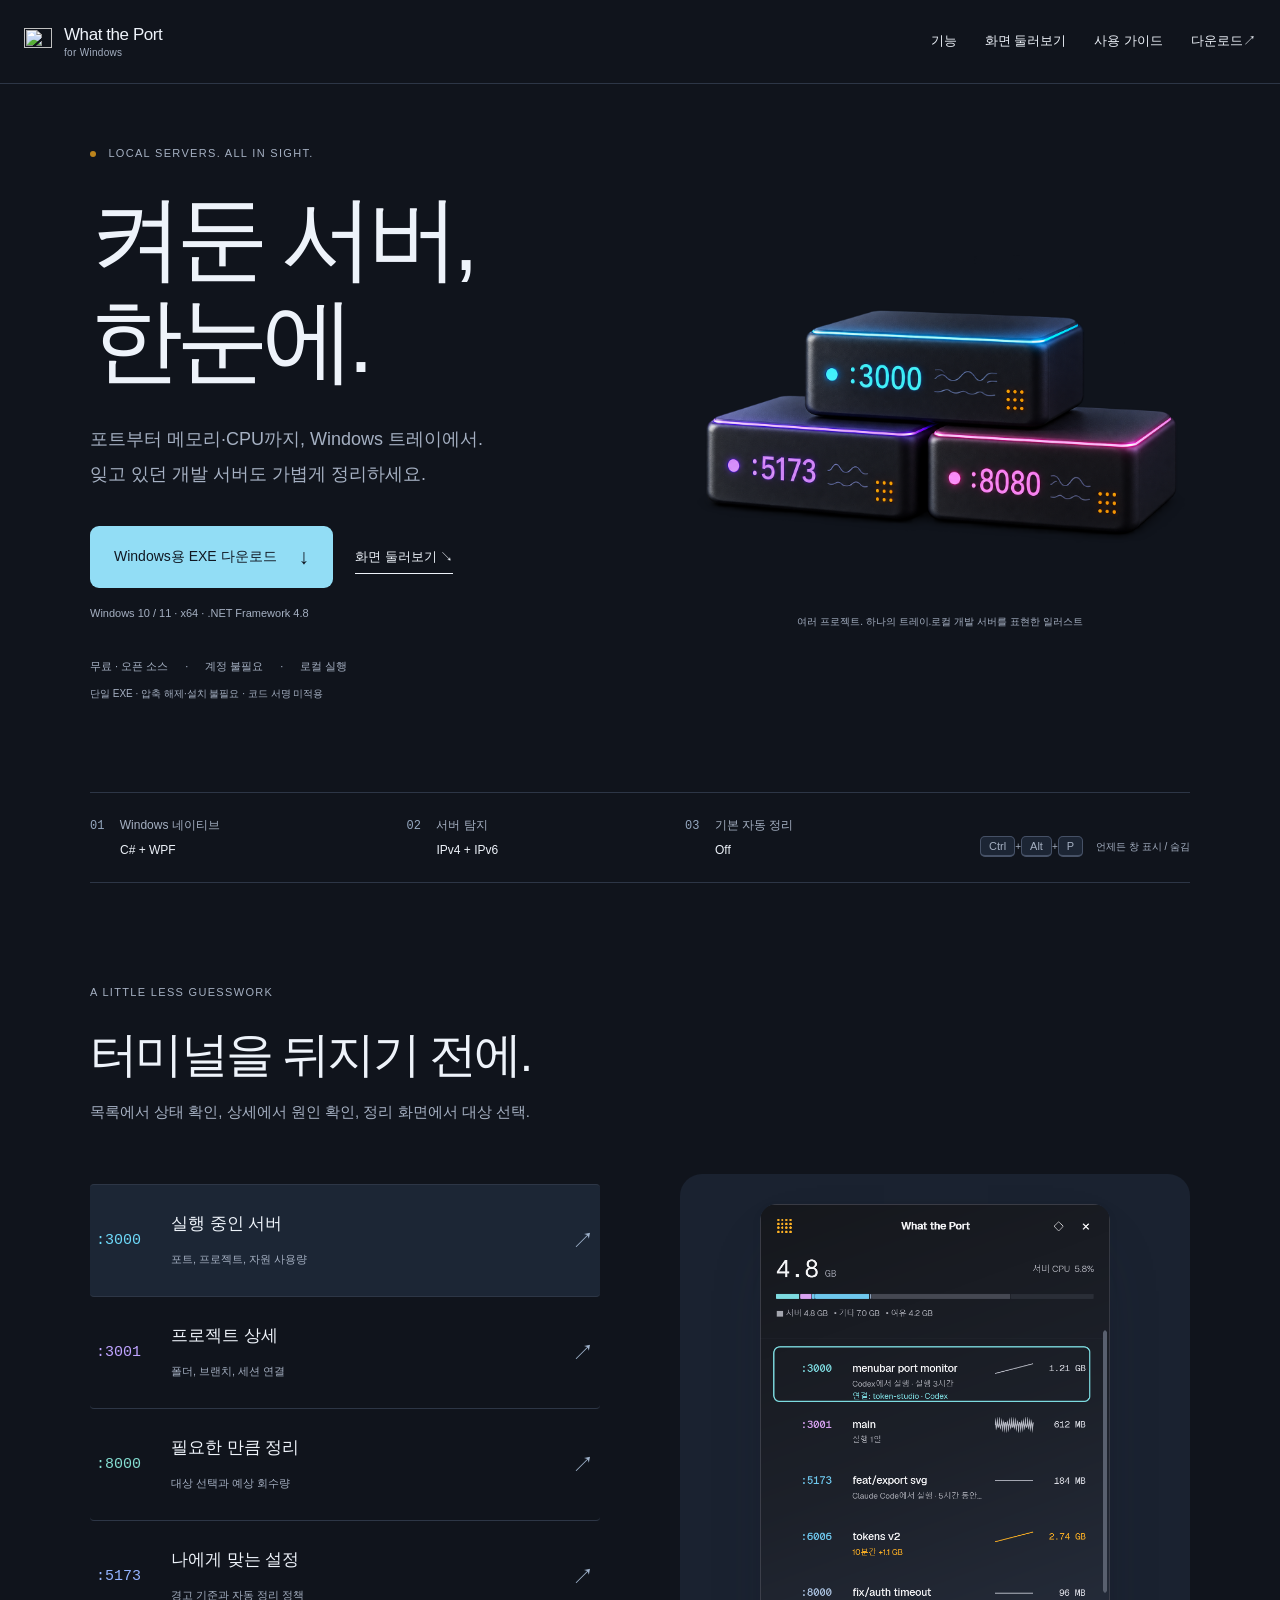
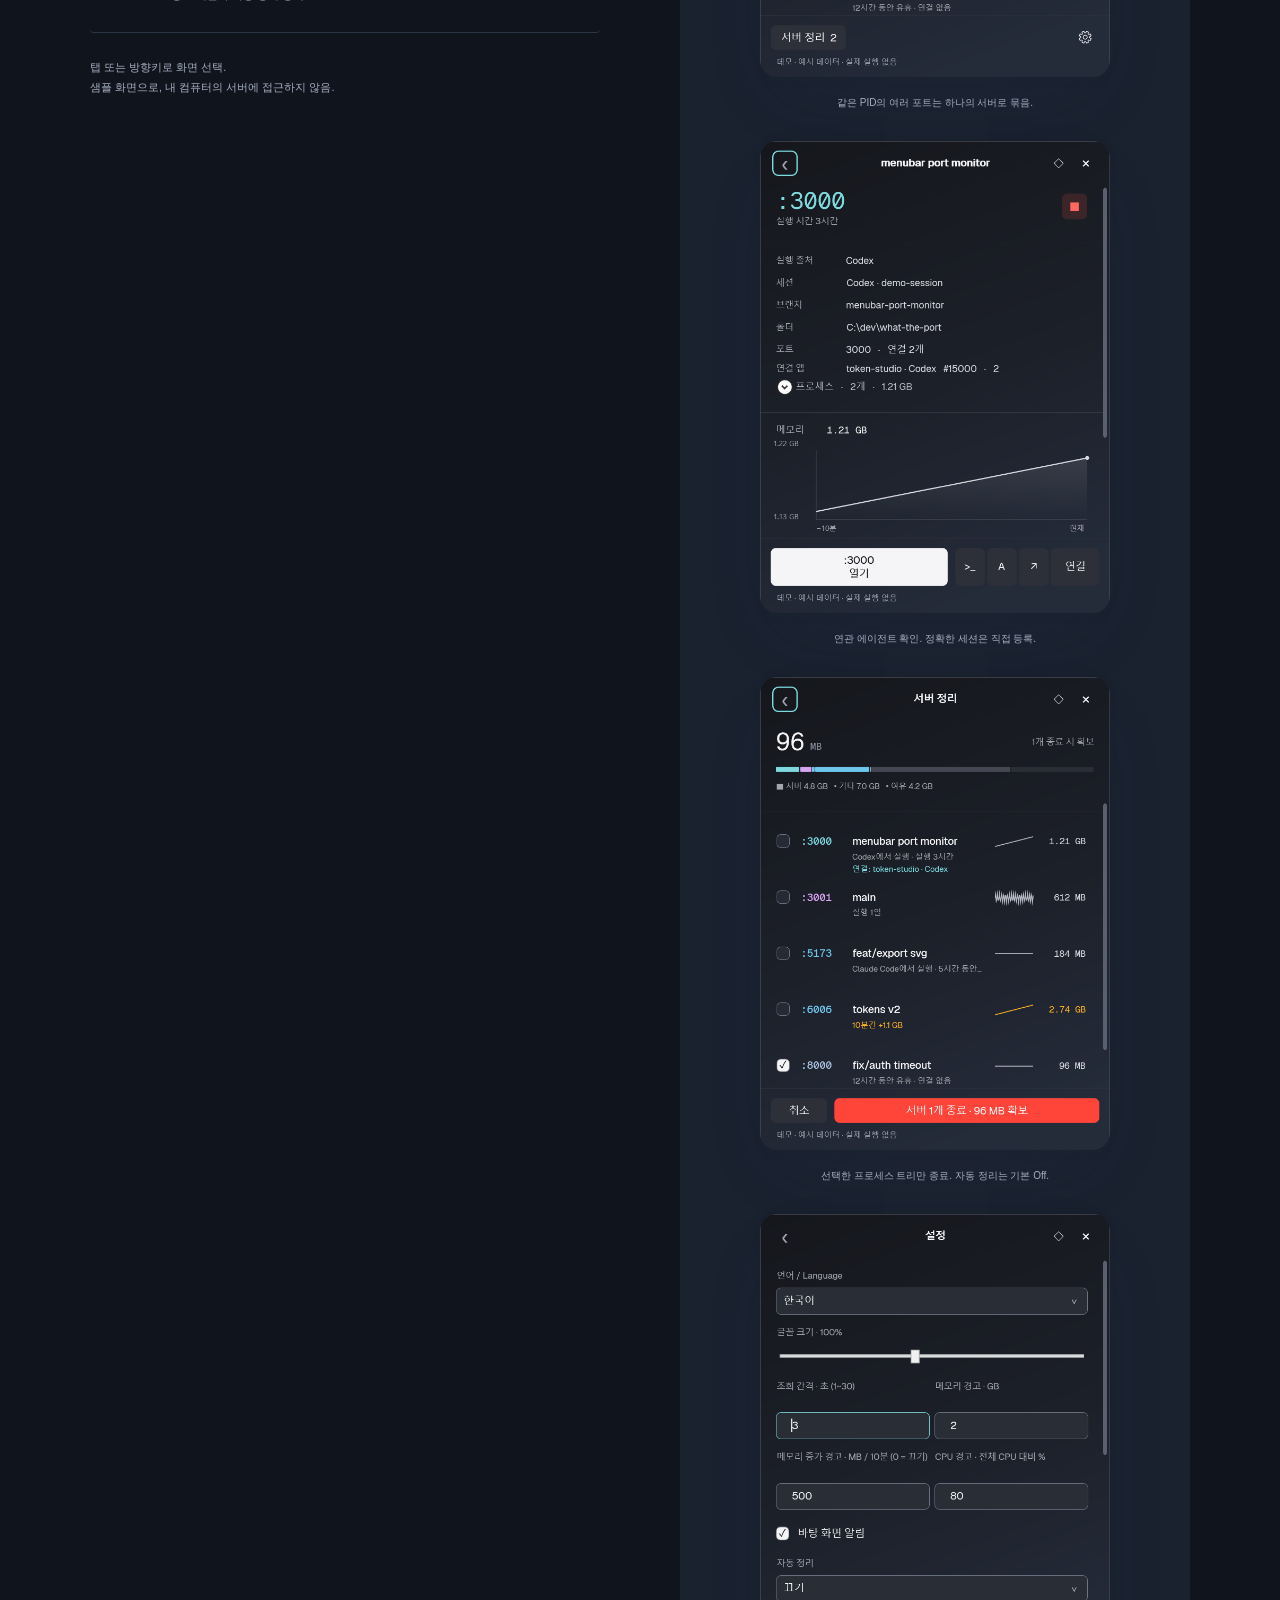
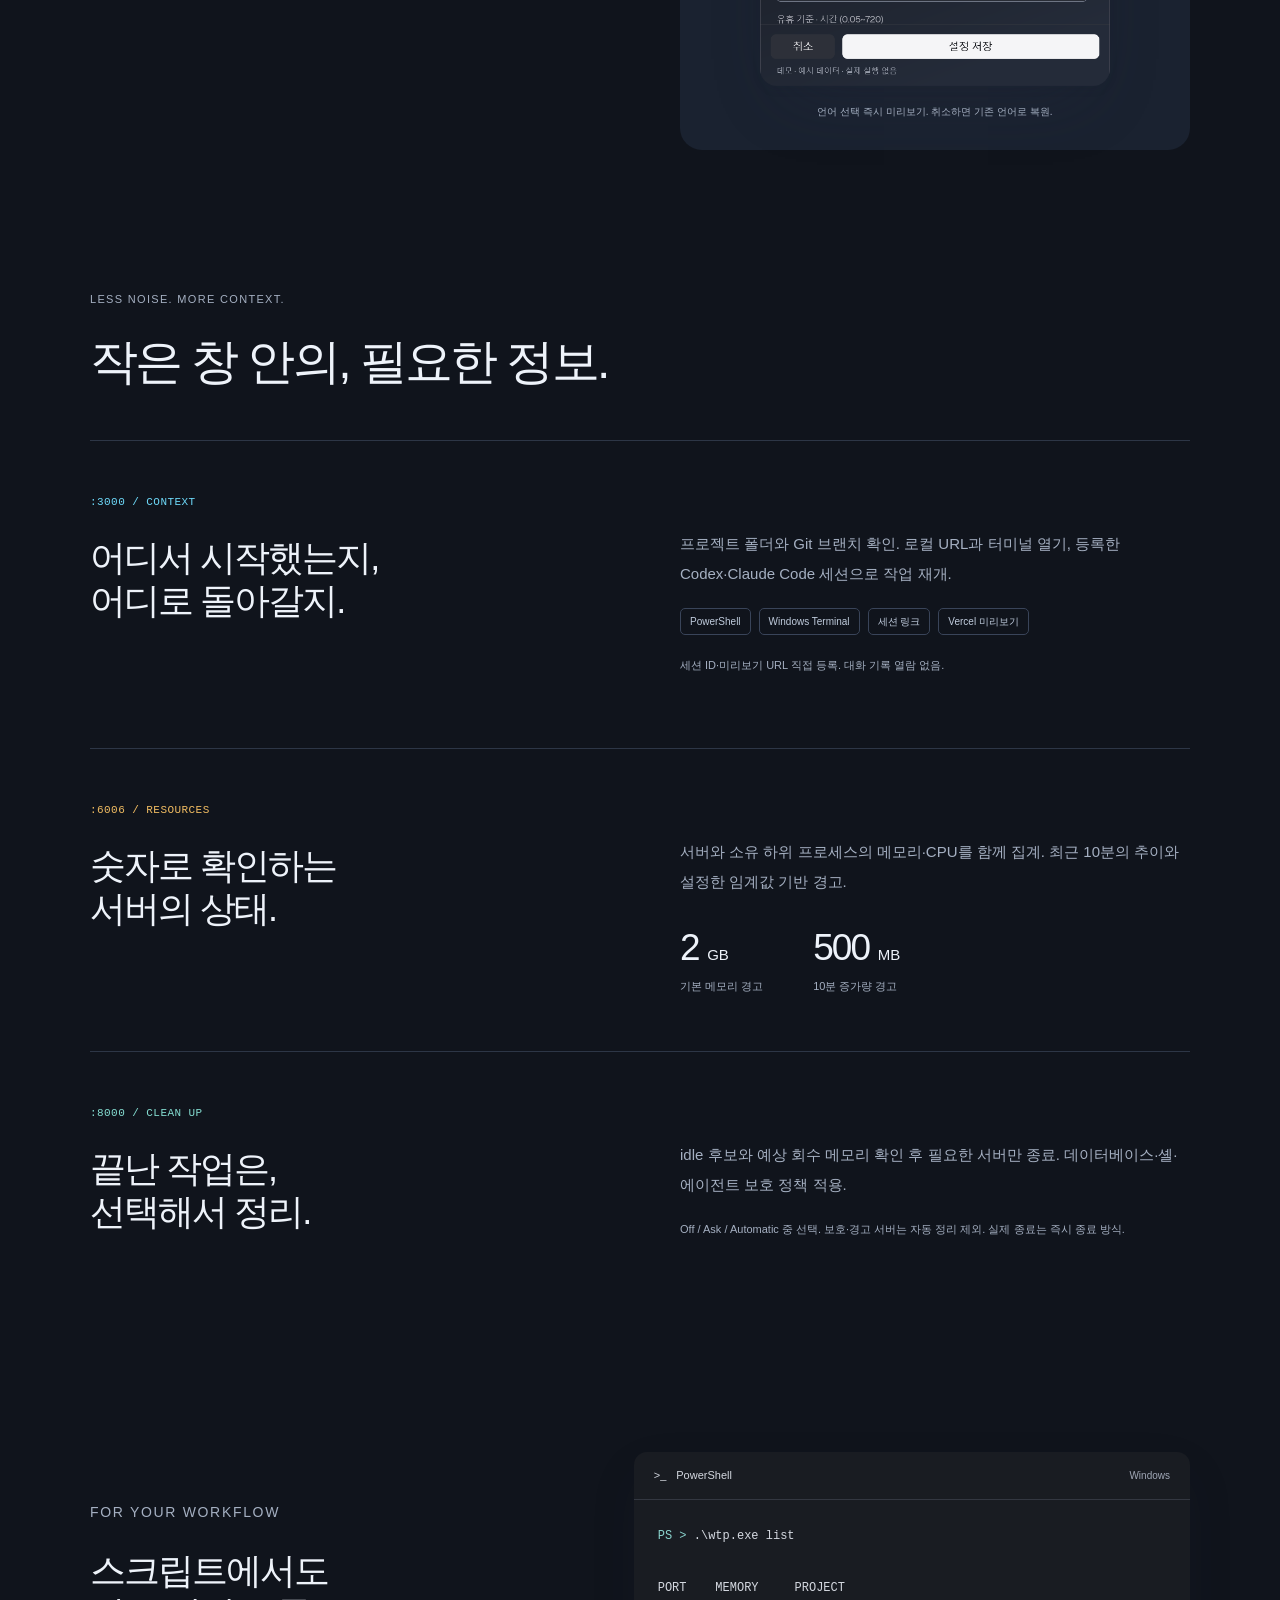
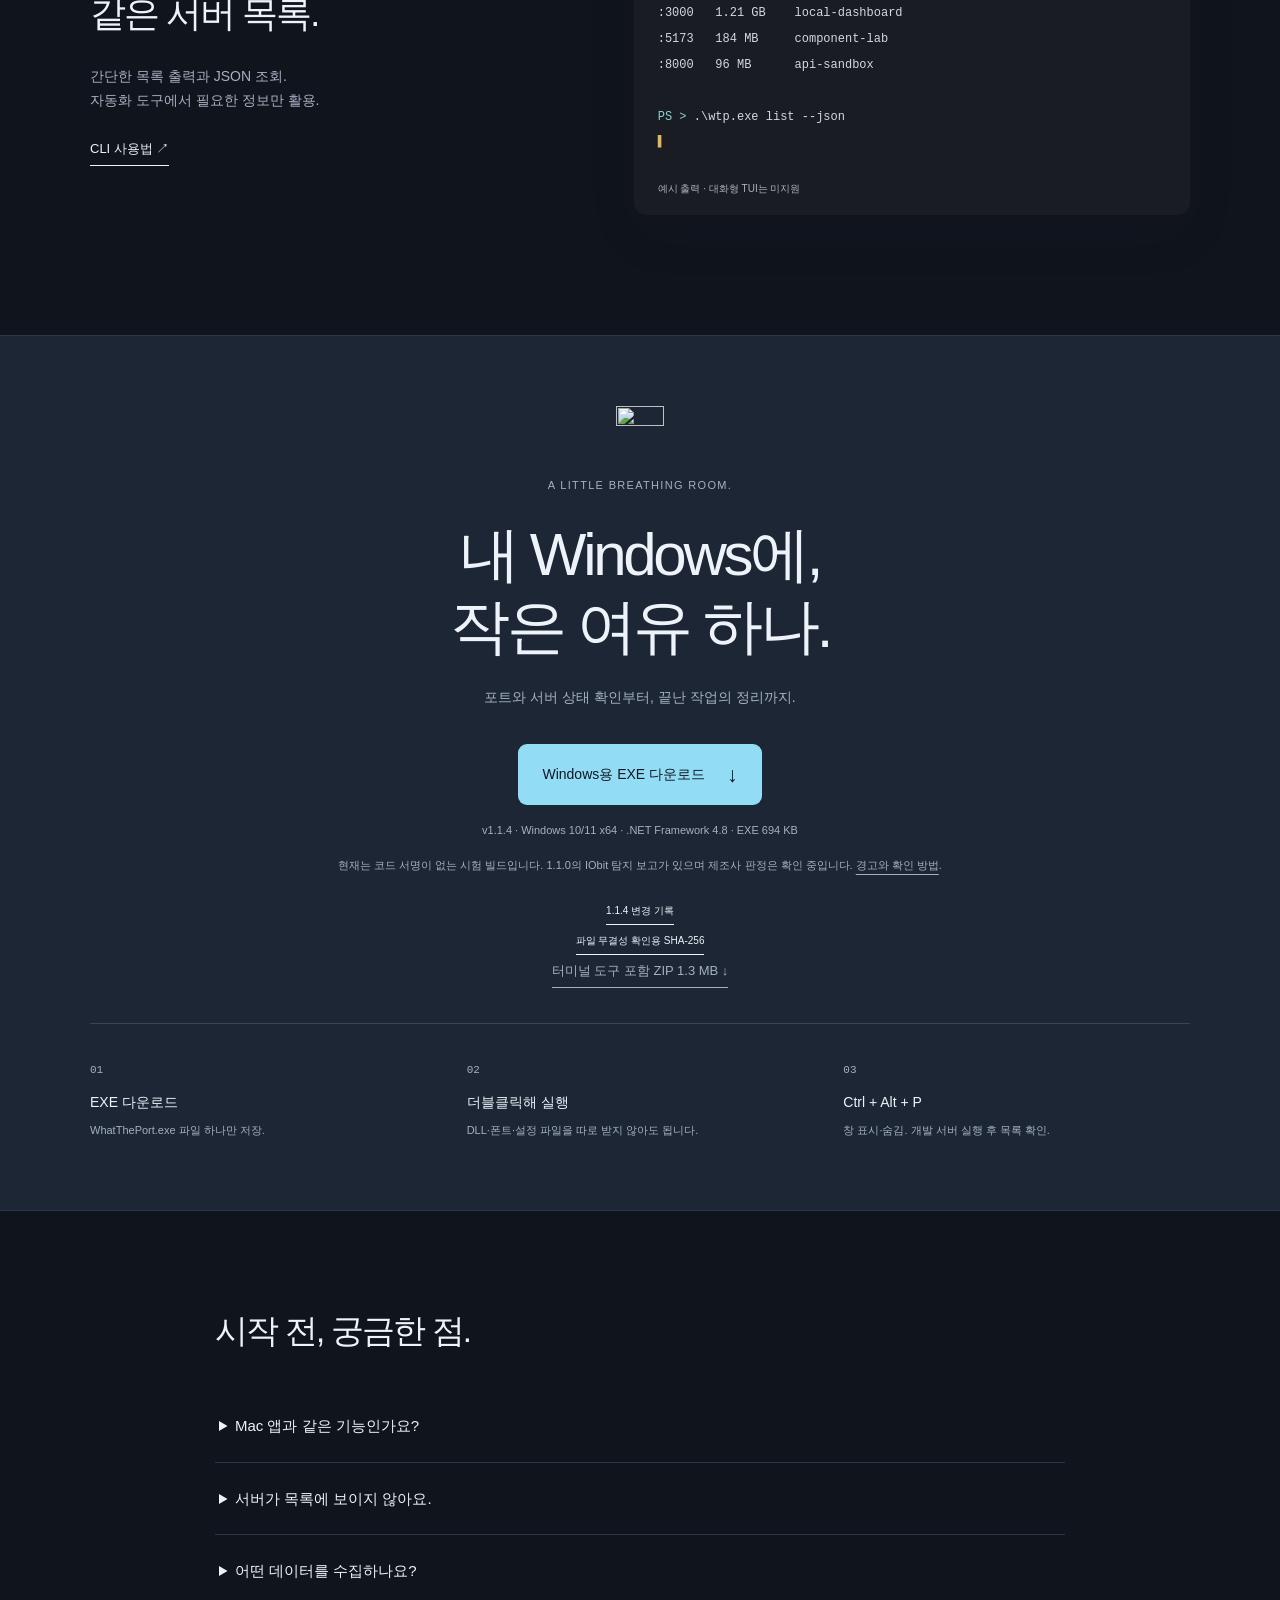
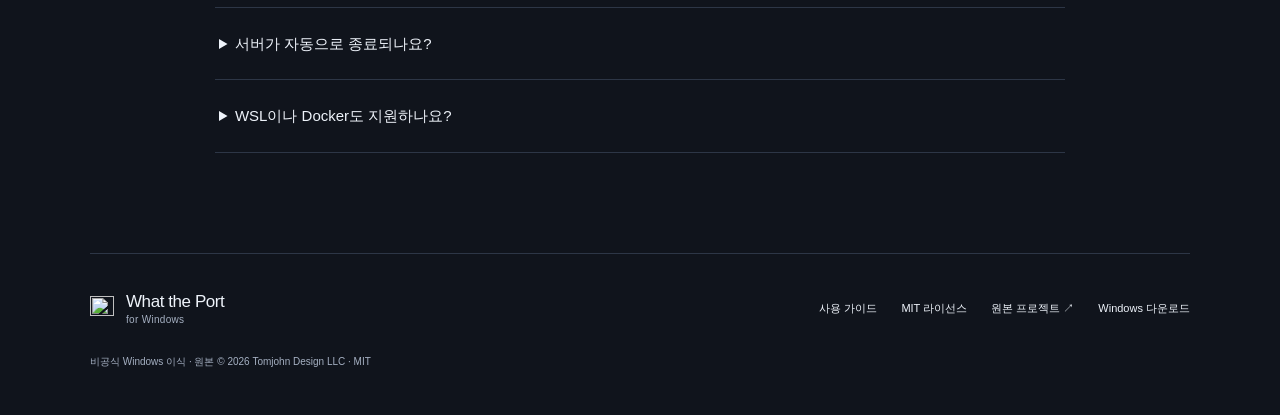
==== docs/index.html @ 2675f761 "release: 1.1.4 add corner resizing and font scale preferences" ====
<!doctype html>
<html lang="ko">
<head>
  <meta charset="utf-8">
  <meta name="viewport" content="width=device-width, initial-scale=1">
  <title>What the Port for Windows — 로컬 개발 서버를 한눈에</title>
  <meta name="description" content="Windows 트레이에서 개발 서버의 포트, 프로젝트, 메모리와 CPU 확인. 필요한 서버만 정리하는 무료 오픈 소스 WPF 앱. Windows 10/11 x64 포터블 다운로드.">
  <meta name="theme-color" content="#10141c">
  <meta name="color-scheme" content="dark">
  <link rel="icon" href="assets/favicon.svg" type="image/svg+xml">
  <link rel="stylesheet" href="assets/site.css?v=20261010-nav">
  <link rel="stylesheet" href="assets/home.css">
  <script src="assets/site.js?v=20261010-nav" defer></script>
</head>
<body>
  <a class="skip-link" href="#main">본문으로 건너뛰기</a>
  <header class="site-header">
    <a class="brand" href="index.html" aria-label="What the Port Windows 홈"><img src="assets/favicon.svg" width="28" height="28" alt=""><span>What the Port<span class="brand-platform">for Windows</span></span></a>
    <button class="menu-toggle" type="button" aria-expanded="false" aria-controls="main-nav">메뉴 <span aria-hidden="true">☰</span></button>
    <nav id="main-nav" aria-label="주 메뉴">
      <a href="#features">기능</a><a href="#preview">화면 둘러보기</a><a href="guide.html">사용 가이드</a><a class="nav-download" href="#download">다운로드 <span aria-hidden="true">↗</span></a>
    </nav>
  </header>
  <main id="main" tabindex="-1">
    <div class="hero-shell">
    <section class="hero wrap" aria-labelledby="hero-title">
      <div class="hero-copy">
        <p class="eyebrow"><span class="status-dot" aria-hidden="true"></span> LOCAL SERVERS. ALL IN SIGHT.</p>
        <h1 id="hero-title">켜둔 서버,<br><span>한눈에.</span></h1>
        <p class="hero-description">포트부터 메모리·CPU까지, Windows 트레이에서.<br>잊고 있던 개발 서버도 가볍게 정리하세요.</p>
        <div class="hero-actions"><a class="button button-dark" href="downloads/WhatThePort.exe" download>Windows용 EXE 다운로드 <span aria-hidden="true">↓</span></a><a class="text-link" href="#preview">화면 둘러보기 <span aria-hidden="true">↘</span></a></div>
        <p class="system-note">Windows 10 / 11 · x64 · .NET Framework 4.8</p><p class="mobile-note">휴대폰에서는 가이드를 보고, 앱은 Windows PC에서 실행하세요.</p>
        <div class="hero-meta"><span>무료 · 오픈 소스</span><span>계정 불필요</span><span>로컬 실행</span></div>
        <p class="build-note">단일 EXE · 압축 해제·설치 불필요 · 코드 서명 미적용</p>
      </div>
      <figure class="server-visual">
        <img class="server-art" src="assets/images/hero-servers.webp" width="1448" height="1086" fetchpriority="high" alt="청록색 3000, 보라색 5173, 분홍색 8080 포트를 표시하는 세 개의 검은 서버 기기 일러스트">
        <figcaption>여러 프로젝트. 하나의 트레이.<span>로컬 개발 서버를 표현한 일러스트</span></figcaption>
      </figure>
    </section>
    </div>
    <div class="principles wrap" aria-label="제품 특징"><p><span class="mono">01</span> Windows 네이티브 <strong>C# + WPF</strong></p><p><span class="mono">02</span> 서버 탐지 <strong>IPv4 + IPv6</strong></p><p><span class="mono">03</span> 기본 자동 정리 <strong>Off</strong></p><div class="shortcut"><div><kbd>Ctrl</kbd><span>+</span><kbd>Alt</kbd><span>+</span><kbd>P</kbd></div><span>언제든 창 표시 / 숨김</span></div></div>
    <section class="preview-section wrap" id="preview" aria-labelledby="preview-title">
      <div class="section-heading"><p class="eyebrow">A LITTLE LESS GUESSWORK</p><h2 id="preview-title">터미널을 뒤지기 전에.</h2><p>목록에서 상태 확인, 상세에서 원인 확인, 정리 화면에서 대상 선택.</p></div>
      <div class="preview-layout">
        <div class="preview-controls">
          <div class="view-tabs" role="tablist" aria-label="앱 화면 선택" aria-orientation="vertical">
            <button id="tab-list" role="tab" aria-selected="true" aria-controls="panel-list" tabindex="0" data-view="list"><span class="port cyan">:3000</span><span><strong>실행 중인 서버</strong><small>포트, 프로젝트, 자원 사용량</small></span><span class="tab-arrow" aria-hidden="true">↗</span></button>
            <button id="tab-detail" role="tab" aria-selected="false" aria-controls="panel-detail" tabindex="-1" data-view="detail"><span class="port purple">:3001</span><span><strong>프로젝트 상세</strong><small>폴더, 브랜치, 세션 연결</small></span><span class="tab-arrow" aria-hidden="true">↗</span></button>
            <button id="tab-cleanup" role="tab" aria-selected="false" aria-controls="panel-cleanup" tabindex="-1" data-view="cleanup"><span class="port teal">:8000</span><span><strong>필요한 만큼 정리</strong><small>대상 선택과 예상 회수량</small></span><span class="tab-arrow" aria-hidden="true">↗</span></button>
            <button id="tab-settings" role="tab" aria-selected="false" aria-controls="panel-settings" tabindex="-1" data-view="settings"><span class="port blue">:5173</span><span><strong>나에게 맞는 설정</strong><small>경고 기준과 자동 정리 정책</small></span><span class="tab-arrow" aria-hidden="true">↗</span></button>
          </div>
          <p class="preview-hint">탭 또는 방향키로 화면 선택.<br>샘플 화면으로, 내 컴퓨터의 서버에 접근하지 않음.</p>
          <noscript><p>스크립트가 꺼져 있어 모든 화면을 순서대로 표시합니다.</p></noscript>
        </div>
        <div class="preview-stage">
          <figure id="panel-list" role="tabpanel" aria-labelledby="tab-list" tabindex="0"><img class="app-shot" src="assets/images/list.png" width="660" height="891" loading="lazy" alt="서버 다섯 개, 서버 메모리 합계 4.8 GB와 서버별 상태를 표시한 목록"><figcaption>같은 PID의 여러 포트는 하나의 서버로 묶음.</figcaption></figure>
          <figure id="panel-detail" role="tabpanel" aria-labelledby="tab-detail" tabindex="0"><img class="app-shot" src="assets/images/detail.png" width="660" height="891" loading="lazy" alt="3000 포트의 프로젝트 폴더, Git 브랜치, 메모리 1.21 GB 및 최근 10분 CPU 차트"><figcaption>연관 에이전트 확인. 정확한 세션은 직접 등록.</figcaption></figure>
          <figure id="panel-cleanup" role="tabpanel" aria-labelledby="tab-cleanup" tabindex="0"><img class="app-shot" src="assets/images/cleanup.png" width="660" height="891" loading="lazy" alt="서버별 체크박스와 종료 버튼, 선택한 서버의 예상 회수 메모리가 있는 정리 화면"><figcaption>선택한 프로세스 트리만 종료. 자동 정리는 기본 Off.</figcaption></figure>
          <figure id="panel-settings" role="tabpanel" aria-labelledby="tab-settings" tabindex="0"><img class="app-shot" src="assets/images/settings.png" width="660" height="891" loading="lazy" alt="샘플 주기 3초, 메모리 경고 2 GB, 자동 정리 Off를 표시한 설정 화면"><figcaption>언어 선택 즉시 미리보기. 취소하면 기존 언어로 복원.</figcaption></figure>
        </div>
      </div>
    </section>
    <section id="features" class="features wrap" aria-labelledby="features-title">
      <div class="section-heading"><p class="eyebrow">LESS NOISE. MORE CONTEXT.</p><h2 id="features-title">작은 창 안의, 필요한 정보.</h2></div>
      <article class="feature-row"><div><span class="feature-number mono cyan">:3000 / CONTEXT</span><h3>어디서 시작했는지,<br>어디로 돌아갈지.</h3></div><div><p>프로젝트 폴더와 Git 브랜치 확인. 로컬 URL과 터미널 열기, 등록한 Codex·Claude Code 세션으로 작업 재개.</p><div class="tags"><span>PowerShell</span><span>Windows Terminal</span><span>세션 링크</span><span>Vercel 미리보기</span></div><p class="small-note">세션 ID·미리보기 URL 직접 등록. 대화 기록 열람 없음.</p></div></article>
      <article class="feature-row"><div><span class="feature-number mono amber">:6006 / RESOURCES</span><h3>숫자로 확인하는<br>서버의 상태.</h3></div><div><p>서버와 소유 하위 프로세스의 메모리·CPU를 함께 집계. 최근 10분의 추이와 설정한 임계값 기반 경고.</p><div class="thresholds"><p><strong>2 <small>GB</small></strong><span>기본 메모리 경고</span></p><p><strong>500 <small>MB</small></strong><span>10분 증가량 경고</span></p></div></div></article>
      <article class="feature-row"><div><span class="feature-number mono teal">:8000 / CLEAN UP</span><h3>끝난 작업은,<br>선택해서 정리.</h3></div><div><p>idle 후보와 예상 회수 메모리 확인 후 필요한 서버만 종료. 데이터베이스·셸·에이전트 보호 정책 적용.</p><p class="small-note">Off / Ask / Automatic 중 선택. 보호·경고 서버는 자동 정리 제외. 실제 종료는 즉시 종료 방식.</p></div></article>
    </section>
    <section class="terminal-section wrap" aria-labelledby="terminal-title"><div><p class="eyebrow">FOR YOUR WORKFLOW</p><h2 id="terminal-title">스크립트에서도<br>같은 서버 목록.</h2><p>간단한 목록 출력과 JSON 조회.<br>자동화 도구에서 필요한 정보만 활용.</p><a class="text-link" href="guide.html#cli">CLI 사용법 <span aria-hidden="true">↗</span></a></div><div class="terminal"><div class="terminal-title"><span aria-hidden="true">&gt;_</span> PowerShell <span>Windows</span></div><pre tabindex="0" aria-label="서버 목록 조회 명령 예시"><code><span class="prompt">PS &gt;</span> .\wtp.exe list

PORT    MEMORY     PROJECT
:3000   1.21 GB    local-dashboard
:5173   184 MB     component-lab
:8000   96 MB      api-sandbox

<span class="prompt">PS &gt;</span> .\wtp.exe list --json
<span class="terminal-cursor" aria-hidden="true">▌</span></code></pre><p class="terminal-caption">예시 출력 · 대화형 TUI는 미지원</p></div></section>
    <section class="download-section" id="download" aria-labelledby="download-title"><div class="wrap download-inner"><img src="assets/favicon.svg" alt="" width="48" height="48"><p class="eyebrow">A LITTLE BREATHING ROOM.</p><h2 id="download-title">내 Windows에,<br>작은 여유 하나.</h2><p>포트와 서버 상태 확인부터, 끝난 작업의 정리까지.</p><a class="button button-dark" href="downloads/WhatThePort.exe" download>Windows용 EXE 다운로드 <span aria-hidden="true">↓</span></a><p class="system-note">v1.1.4 · Windows 10/11 x64 · .NET Framework 4.8 · EXE <span data-exe-size>694 KB</span></p><p class="small-note">현재는 코드 서명이 없는 시험 빌드입니다. 1.1.0의 IObit 탐지 보고가 있으며 제조사 판정은 확인 중입니다. <a href="guide.html#download-warning">경고와 확인 방법</a>.</p><a class="text-link" href="https://github.com/seo-gali/what-the-port-win/blob/main/CHANGELOG.md">1.1.4 변경 기록</a><br><a class="text-link" href="downloads/SHA256SUMS.txt">파일 무결성 확인용 SHA-256</a><p><a class="text-link" href="downloads/WhatThePort-Windows-x64.zip" download>터미널 도구 포함 ZIP <span data-package-size>1.3 MB</span> ↓</a></p><ol class="install-steps"><li><span>01</span><strong>EXE 다운로드</strong><p>WhatThePort.exe 파일 하나만 저장.</p></li><li><span>02</span><strong>더블클릭해 실행</strong><p>DLL·폰트·설정 파일을 따로 받지 않아도 됩니다.</p></li><li><span>03</span><strong>Ctrl + Alt + P</strong><p>창 표시·숨김. 개발 서버 실행 후 목록 확인.</p></li></ol></div></section>
    <section class="faq wrap" aria-labelledby="faq-title"><h2 id="faq-title">시작 전, 궁금한 점.</h2><details><summary>Mac 앱과 같은 기능인가요?</summary><p>원본 WhatThePort의 비공식 Windows 이식입니다. WPF 트레이 UI, 포트 탐지, 차트와 정리 흐름을 구현했습니다. 한국어·영어 UI를 지원하며 선택 즉시 미리보기하고 저장할 수 있습니다. 서버 재시작·자동 업데이트·TUI는 미구현입니다.</p></details><details><summary>서버가 목록에 보이지 않아요.</summary><p>기본 필터는 Node, Python, .NET 등의 개발 런타임입니다. 사용자 정의 실행 파일은 모든 사용자 리스너 표시로 표시할 수 있습니다. wmux나 디버거의 내부 포트도 포함될 수 있으며 모든 리스너가 웹 서버인 것은 아닙니다.</p></details><details><summary>어떤 데이터를 수집하나요?</summary><p>로컬 TCP 테이블과 프로세스 정보로 상태를 확인합니다. 텔레메트리·자동 업데이트 요청은 없습니다. 에이전트의 대화 기록이나 인증 파일을 읽지 않으며 정확한 세션 ID는 직접 등록합니다. 이 웹 페이지에도 분석·추적 스크립트가 없습니다.</p></details><details><summary>서버가 자동으로 종료되나요?</summary><p>기본값은 Off입니다. 설정에서 Ask 또는 Automatic을 선택할 수 있습니다. 자동 정리는 연속 관측된 idle 서버만 대상으로 하며, 보호·경고 서버는 제외합니다. 처음에는 종료해도 되는 테스트 서버로 확인하세요.</p></details><details><summary>WSL이나 Docker도 지원하나요?</summary><p>Windows 네이티브 TCP 프로세스를 대상으로 합니다. WSL·Docker 내부 PID와 자원 귀속, UDP, 다른 사용자의 프로세스 상세는 지원하지 않습니다.</p></details></section>
  </main>
  <footer class="site-footer wrap"><a class="brand" href="index.html"><img src="assets/favicon.svg" width="24" height="24" alt=""><span>What the Port <span class="brand-platform">for Windows</span></span></a><nav aria-label="하단 메뉴"><a href="guide.html">사용 가이드</a><a href="license.html">MIT 라이선스</a><a href="https://github.com/tomjohndesign/what-the-port" rel="noreferrer">원본 프로젝트 ↗</a><a href="#download">Windows 다운로드</a></nav><p>비공식 Windows 이식 · 원본 © 2026 Tomjohn Design LLC · MIT</p></footer>
  <p id="site-status" class="sr-only" role="status" aria-live="polite"></p>
</body>
</html>
---- docs/assets/site.css ----
@font-face{font-family:Geist;src:url(fonts/Geist-Regular.ttf) format('truetype');font-display:swap;font-weight:400}@font-face{font-family:Geist;src:url(fonts/Geist-Medium.ttf) format('truetype');font-display:swap;font-weight:500 900}
:root{--paper:#10141c;--ink:#eef3fa;--muted:#a5b0c2;--line:#2d3646;--cyan:#6edafa;--purple:#bfa4ff;--teal:#85ded2;--blue:#93b3ff;--amber:#f2bd62;--focus:#6edafa;--radius:14px;color-scheme:dark}
*{box-sizing:border-box}html{scroll-behavior:smooth;scroll-padding-top:100px}body{margin:0;background:var(--paper);color:var(--ink);font-family:Geist,'Malgun Gothic','Segoe UI',sans-serif;line-height:1.7;word-break:keep-all;overflow-wrap:anywhere}a{color:inherit;text-underline-offset:5px}button,input{font:inherit}button,a{-webkit-tap-highlight-color:transparent}button{cursor:pointer}button:disabled{cursor:default}img{max-width:100%;height:auto;display:block}figure{margin:0}h1,h2,h3,p{margin-top:0}h1,h2,h3{font-weight:500;letter-spacing:-.055em;line-height:1.2}h2{font-size:clamp(30px,4vw,48px)}h3{font-size:clamp(27px,3vw,36px)}p{margin-bottom:20px}button:focus-visible,a:focus-visible,summary:focus-visible,[tabindex]:focus-visible{outline:3px solid var(--focus);outline-offset:5px}button::-moz-focus-inner{border:0}[hidden]{display:none!important}.wrap{width:min(1100px,calc(100% - 80px));margin-inline:auto}.mono,.port,pre{font-family:Consolas,'Courier New',monospace}.eyebrow{font-size:11px;font-weight:500;letter-spacing:.12em;color:var(--muted);margin-bottom:24px}.cyan{color:var(--cyan)}.purple{color:var(--purple)}.teal{color:var(--teal)}.blue{color:var(--blue)}.amber{color:var(--amber)}
.skip-link{position:fixed;z-index:100;left:16px;top:12px;padding:12px 20px;background:var(--ink);color:var(--paper);transform:translateY(-180%)}.skip-link:focus{transform:none}.site-header{max-width:1320px;margin:auto;min-height:100px;padding:20px 40px;display:flex;align-items:center;justify-content:space-between;gap:24px}.brand{display:inline-flex;align-items:center;gap:12px;font-size:17px;font-weight:500;text-decoration:none;letter-spacing:-.025em;line-height:1.3}.brand-platform{display:block;font-size:10px;color:var(--muted);font-weight:400;letter-spacing:.03em}.site-header nav{display:flex;align-items:center;gap:28px;font-size:13px}.site-header nav a{text-decoration:none;padding:10px 0}.site-header nav a:hover{text-decoration:underline}.nav-download{border-bottom:1px solid var(--ink)}.menu-toggle{display:none;background:none;color:var(--ink);border:1px solid var(--line);border-radius:8px;padding:9px 13px;min-height:44px}
.hero{display:grid;grid-template-columns:1.1fr 1fr;gap:50px;align-items:center;padding-top:45px;padding-bottom:70px}.hero-copy{padding-top:15px}.status-dot{display:inline-block;width:6px;height:6px;background:#bc841c;border-radius:50%;margin-right:8px;vertical-align:middle}.hero h1{font-size:clamp(64px,7.3vw,96px);margin:0 0 30px;line-height:1.1;letter-spacing:-.075em}.hero-description{font-size:18px;line-height:1.95;color:#a5b0c2;margin-bottom:34px}.hero-actions{display:flex;align-items:center;gap:22px;flex-wrap:wrap}.button{display:inline-flex;align-items:center;justify-content:center;gap:22px;min-height:50px;padding:12px 23px;border:1px solid transparent;border-radius:9px;text-decoration:none;font-size:14px;font-weight:500;transition:background .2s}.button-dark{background:#92ddf5;color:#101722}.button-dark:hover{background:#b7edff}.button span{font-size:21px}.text-link{font-size:13px;font-weight:500;text-decoration:none;border-bottom:1px solid currentColor;padding:5px 0;display:inline-block}.system-note{font-size:11px;color:var(--muted);margin:16px 0}.hero-meta{display:flex;gap:17px;flex-wrap:wrap;font-size:11px;color:var(--muted);margin-top:34px}.hero-meta span+span:before{content:'·';padding-right:17px}.build-note{font-size:10px;color:var(--muted);margin-top:9px}.hero-visual{position:relative;justify-self:end;width:100%;max-width:420px}.tray-label{font-size:11px;color:var(--muted);text-align:right;transform:rotate(2deg);margin-bottom:14px}.tiny-dots{color:#f2bd62;font-size:18px;margin-right:9px}.app-shot{border-radius:17px;box-shadow:0 30px 65px -25px #272b3c50,0 4px 10px #1d263413}.hero-shot{width:100%}figcaption{font-size:10px;color:var(--muted);text-align:center;margin-top:17px}.shortcut{margin-top:18px;display:flex;gap:7px;justify-content:center;align-items:center;font-size:10px;color:var(--muted)}kbd{font:11px Geist,'Malgun Gothic',sans-serif;background:#1c2534;border:1px solid #465166;border-bottom-width:2px;border-radius:5px;padding:3px 8px}.shortcut>span:last-child{margin-left:6px}.principles{display:flex;justify-content:space-between;border-top:1px solid var(--line);border-bottom:1px solid var(--line);padding-block:22px;gap:15px;font-size:12px}.principles p{margin:0;color:var(--muted)}.principles .mono{margin-right:12px;color:#95a8c0}.principles strong{display:block;margin-left:30px;margin-top:4px;font-weight:500;color:var(--ink)}
.section-heading{margin-bottom:50px}.section-heading h2{margin-bottom:15px}.section-heading>p:last-child{font-size:15px;color:var(--muted)}.preview-section{padding-block:100px}.preview-layout{display:grid;grid-template-columns:1fr 1fr;gap:80px;align-items:start}.preview-controls{padding-top:10px}.view-tabs{display:flex;flex-direction:column}.view-tabs button{border:0;border-bottom:1px solid var(--line);background:transparent;padding:25px 6px;display:flex;align-items:center;gap:22px;text-align:left;color:var(--ink);width:100%;border-radius:4px;min-height:90px}.view-tabs button:first-child{border-top:1px solid var(--line)}.view-tabs button[aria-selected=true]{background:#1c2635}.port{font-size:15px;min-width:53px}.view-tabs strong{font-size:17px;font-weight:500;display:block;margin-bottom:5px}.view-tabs small{font-size:11px;color:var(--muted)}.tab-arrow{margin-left:auto;font-size:22px;color:#a0b3cc}.preview-hint{font-size:11px;color:var(--muted);line-height:1.8;margin-top:25px}.preview-stage{min-height:590px;border-radius:22px;background:#1a2230;padding:30px;display:grid;align-items:start}.preview-stage figure{margin:auto;width:min(100%,350px)}.preview-stage figure+figure{margin-top:30px}.preview-stage img{width:100%}.preview-stage [role=tabpanel]:focus-visible{outline-offset:12px}
.features{padding-top:40px;padding-bottom:70px}.feature-row{display:grid;grid-template-columns:1fr 1fr;gap:80px;padding:52px 0;border-top:1px solid var(--line);align-items:start}.feature-number{font-size:11px;letter-spacing:.04em;display:block;margin-bottom:24px}.feature-row h3{margin:0}.feature-row>div:last-child{padding-top:36px}.feature-row p{font-size:15px;line-height:1.95;color:var(--muted)}.tags{display:flex;gap:8px;flex-wrap:wrap;margin:20px 0}.tags span{border:1px solid #394459;border-radius:5px;padding:4px 9px;font-size:10px;color:#c0ccdd}.feature-row .small-note,.small-note{font-size:11px;color:var(--muted)}.thresholds{display:flex;gap:50px;margin-top:30px}.thresholds p{margin:0}.thresholds strong{display:block;font-size:37px;line-height:1.2;letter-spacing:-.05em;color:var(--ink);font-weight:400}.thresholds strong small{font-size:15px;letter-spacing:0}.thresholds span{font-size:11px}.terminal-section{padding-block:70px 120px;display:grid;grid-template-columns:1fr 1.15fr;gap:60px;align-items:center}.terminal-section h2{font-size:36px}.terminal-section p{font-size:14px;color:var(--muted)}.terminal{background:#191c22;color:#d4d8e0;border-radius:13px;box-shadow:0 20px 50px #272b3c14;min-width:0}.terminal-title{padding:14px 20px;border-bottom:1px solid #333741;display:flex;gap:10px;align-items:center;font-size:11px}.terminal-title>span:last-child{margin-left:auto;color:#a1a8b7;font-size:10px}.terminal pre{font-size:12px;line-height:2.15;padding:24px;margin:0;white-space:pre-wrap;overflow-wrap:anywhere;word-break:break-word}.prompt{color:#8bd4ce}.terminal-cursor{color:#e1b763}.terminal p.terminal-caption{color:#adb3c0;font-size:10px;padding:0 24px 18px;margin:0}
.download-section{background:#1c2635;border-block:1px solid #2d3646;text-align:center;padding:70px 0}.download-inner>img{margin:0 auto 22px}.download-inner h2{font-size:clamp(37px,5vw,60px);margin-bottom:23px}.download-inner>p:not(.eyebrow){color:var(--muted);font-size:14px}.download-inner>.small-note,.download-inner>.system-note{font-size:11px!important}.download-inner>.button{margin-top:14px}.download-inner>.text-link{font-size:10px}.install-steps{list-style:none;text-align:left;padding:40px 0 0;display:grid;grid-template-columns:repeat(3,1fr);gap:30px;margin:35px 0 0;border-top:1px solid #394459}.install-steps li>span{display:block;font:11px Consolas,monospace;color:var(--muted);margin-bottom:12px}.install-steps strong{font-size:14px;font-weight:500}.install-steps p{font-size:11px;color:var(--muted);margin:6px 0 0}.faq{max-width:850px;padding-block:100px}.faq h2{margin-bottom:40px;font-size:33px}details{border-bottom:1px solid var(--line);padding-block:20px}summary{cursor:pointer;min-height:28px;padding:3px 4px;font-size:15px;font-weight:500}details p{font-size:14px;color:var(--muted);padding:15px 20px 0;margin-bottom:5px;line-height:1.9}.site-footer{border-top:1px solid var(--line);padding-block:35px;display:flex;flex-wrap:wrap;align-items:center;justify-content:space-between;gap:25px}.site-footer nav{display:flex;gap:24px;flex-wrap:wrap;font-size:11px}.site-footer nav a{text-decoration:none;padding:10px 0}.site-footer>p{width:100%;font-size:10px;color:var(--muted);margin:0}.sr-only{position:absolute;width:1px;height:1px;padding:0;margin:-1px;overflow:hidden;clip:rect(0,0,0,0);white-space:nowrap;border:0}.article-page{max-width:800px;padding-block:60px 100px}.article-page h1{font-size:48px}.article-page h2{font-size:26px;margin-top:48px}.article-page p,.article-page li{color:var(--muted);font-size:15px;line-height:1.9}.article-page code{overflow-wrap:anywhere;font-family:Consolas,monospace;font-size:.9em}.article-page pre{background:#1c2635;padding:22px;border-radius:10px;white-space:pre-wrap;overflow-wrap:anywhere;font-size:12px}.article-page table{width:100%;border-collapse:collapse;margin-block:20px;font-size:13px}.article-page th,.article-page td{padding:13px 10px;border-bottom:1px solid var(--line);text-align:left}.error-page{min-height:65vh;display:flex;flex-direction:column;justify-content:center;align-items:flex-start}.error-code{font:80px Consolas,monospace;color:#83b6db;margin-bottom:10px}.error-page h1{font-size:44px}.error-page p{color:var(--muted)}
@media(min-width:1400px){.hero{padding-top:70px;padding-bottom:95px}.hero-visual{max-width:440px}}
@media(max-width:900px){.wrap{width:calc(100% - 48px)}.site-header{padding:20px 24px}.site-header nav{gap:18px}.hero{gap:28px}.hero h1{font-size:64px}.hero-description{font-size:16px}.hero-actions{gap:15px}.button{font-size:12px;padding-inline:17px}.preview-layout,.feature-row{gap:35px}.preview-stage{padding:20px;min-height:500px}.view-tabs button{gap:12px}.view-tabs strong{font-size:15px}.terminal-section{gap:30px}.terminal pre{font-size:11px;padding:20px}}
@media(max-width:680px){html{scroll-padding-top:80px}.wrap{width:calc(100% - 40px)}.site-header{position:relative;min-height:82px;padding:18px 20px;gap:12px;flex-wrap:wrap}.brand{font-size:15px}.site-header nav{display:flex;flex-wrap:wrap;gap:12px;width:100%;justify-content:space-between;padding:8px 0;font-size:12px}.js .menu-toggle{display:block}.js .site-header nav:not(.is-open){display:none}.js .site-header nav.is-open{display:flex}.hero{grid-template-columns:1fr;padding-top:36px;padding-bottom:46px;gap:34px}.hero-copy{padding:0}.hero .eyebrow{font-size:10px;margin-bottom:24px}.hero h1{font-size:68px;margin-bottom:23px}.hero-description{font-size:16px;line-height:1.9;margin-bottom:25px}.hero-meta{margin-top:23px;gap:12px}.hero-meta span+span:before{padding-right:12px}.hero-visual{justify-self:center;width:min(90%,380px)}.tray-label{margin-bottom:10px}.hero-shot{border-radius:17px}.button{min-height:48px;font-size:13px;padding-inline:20px}.principles{gap:17px;padding-block:18px;justify-content:flex-start;flex-wrap:wrap}.principles p{font-size:10px;flex:1 1 120px}.principles .mono{margin-right:6px}.principles strong{margin-left:21px}.preview-section{padding-block:65px}.section-heading{margin-bottom:30px}.section-heading h2{font-size:32px}.section-heading>p:last-child{font-size:13px}.preview-layout{grid-template-columns:1fr;gap:26px}.preview-controls{padding:0}.view-tabs button{min-height:74px;padding:17px 10px;gap:20px}.view-tabs strong{font-size:15px}.preview-hint{margin:18px 0 0}.preview-stage{padding:24px;min-height:0}.preview-stage figure{max-width:340px}.features{padding-top:5px;padding-bottom:35px}.feature-row{grid-template-columns:1fr;gap:20px;padding-block:32px}.feature-row>div:last-child{padding:0}.feature-number{margin-bottom:18px}.feature-row h3{font-size:30px}.feature-row p{font-size:14px}.thresholds{gap:40px}.terminal-section{grid-template-columns:1fr;padding-block:35px 65px;gap:28px}.terminal-section h2{font-size:32px}.terminal pre{font-size:11px;line-height:2.1;padding:20px 15px}.download-section{padding-block:50px}.download-inner h2{font-size:42px}.install-steps{grid-template-columns:1fr;gap:25px;margin-top:30px;padding-top:30px}.install-steps li{display:grid;grid-template-columns:25px 1fr;gap:4px 10px}.install-steps li>span{grid-row:span 2;margin:0;align-self:center}.install-steps li>p{margin:0}.faq{padding-block:60px}.faq h2{font-size:28px;margin-bottom:25px}summary{font-size:14px}details p{font-size:13px;padding-inline:5px}.site-footer{gap:25px;padding-block:28px}.site-footer nav{gap:16px}.article-page{padding-block:35px 70px}.article-page h1{font-size:38px}.article-page h2{font-size:24px}.article-page th,.article-page td{padding:10px 5px}.error-page h1{font-size:34px}}
@media(prefers-reduced-motion:reduce){html{scroll-behavior:auto}*{transition:none!important}}
@media(forced-colors:active){.button,.app-shot,.terminal,.preview-stage{border:1px solid CanvasText}.button-dark{background:ButtonFace;color:ButtonText}.view-tabs button[aria-selected=true]{border:2px solid Highlight}.status-dot{background:CanvasText}}

/* Shared navigation stays available on the download, guide and license pages. */
:root{--header-height:84px}
html{scroll-padding-top:calc(var(--header-height) + 24px)}
.site-header{position:sticky;top:0;z-index:50;max-width:none;min-height:84px;padding:16px max(24px,calc((100% - 1240px)/2));background:var(--paper);border-bottom:1px solid var(--line)}
.site-header nav a{min-height:44px;display:inline-flex;align-items:center}
.site-header .nav-download{border-bottom:0}
.site-header nav [aria-current]{color:var(--cyan);text-decoration:underline;text-decoration-thickness:2px;text-underline-offset:8px}
.hero>*,.preview-layout>*,.feature-row>*,.guide-layout>*,.guide-split>*{min-width:0}
.mobile-note{display:none}
.page-intro{padding-block:64px 48px;border-bottom:1px solid var(--line)}
.page-intro h1{font-size:clamp(42px,6vw,72px);margin:0 0 24px;line-height:1.16}
.page-intro .lead{font-size:18px;color:var(--muted);max-width:650px;line-height:1.85}
.page-intro .eyebrow{margin-bottom:20px}
.guide-layout{display:grid;grid-template-columns:185px minmax(0,1fr);gap:64px;padding-block:52px 90px}
.guide-toc{position:sticky;top:calc(var(--header-height) + 28px);align-self:start;max-height:calc(100vh - var(--header-height) - 56px);overflow:auto}
.guide-toc h2{font-size:12px;letter-spacing:.04em;color:var(--muted);margin-bottom:16px}
.guide-toc nav{display:flex;flex-direction:column;gap:3px}
.guide-toc a{font-size:13px;text-decoration:none;padding:9px 0;min-height:40px}
.guide-toc a:hover{text-decoration:underline}
.guide-chapter{border-bottom:1px solid var(--line);padding-bottom:52px;margin-bottom:52px}
.guide-chapter:last-child{border:0;margin-bottom:0;padding-bottom:0}
.guide-chapter h2{font-size:clamp(27px,3.4vw,36px);margin-bottom:22px}
.guide-chapter h3{font-size:20px;letter-spacing:-.035em;margin:28px 0 14px}
.guide-chapter p,.guide-chapter li{font-size:14px;line-height:1.95;color:var(--muted)}
.guide-chapter strong{font-weight:500;color:var(--ink)}
.guide-chapter ol,.guide-chapter ul{padding-left:22px}
.guide-chapter li+li{margin-top:8px}
.guide-chapter code{font: .92em Consolas,monospace;overflow-wrap:anywhere}
.guide-chapter pre{white-space:pre-wrap;overflow-wrap:anywhere;background:#1c2635;border:1px solid var(--line);padding:22px;border-radius:10px;font-size:12px;line-height:1.9}
.guide-chapter table{border-collapse:collapse;width:100%;font-size:13px;margin-block:20px}
.guide-chapter th,.guide-chapter td{padding:13px 12px;border-bottom:1px solid var(--line);text-align:left;vertical-align:top}
.guide-chapter th{font-weight:500;color:var(--ink)}
.guide-chapter td{color:var(--muted)}
.guide-chapter td:first-child{width:30%;color:var(--ink)}
.guide-split{display:grid;grid-template-columns:minmax(0,1fr) minmax(230px,310px);gap:32px;align-items:start}
.guide-figure{width:70%;margin-inline:auto;padding:14px;background:#1a2230;border:1px solid var(--line);border-radius:18px;align-self:start}
.guide-figure figcaption{font-size:11px;line-height:1.8}
.shot-link{display:block;position:relative;border-radius:17px;text-decoration:none}
.shot-link:focus-visible{outline-offset:6px}
.shot-link .app-shot{width:100%;box-shadow:0 12px 30px -16px #272b3c70}
.note-card{padding:20px 22px;background:#1c2635;border-left:3px solid #6ca9c5;border-radius:0 10px 10px 0;margin:24px 0}
.note-card p:last-child{margin-bottom:0}
.tooltip-example{max-width:447px;width:100%;margin:20px 0;border-radius:10px}
.guide-chapter details p{padding-inline:4px}
.license-page{max-width:900px;padding-top:52px}
.license-page h1{font-size:clamp(40px,6vw,64px)}
.license-meta{display:flex;flex-wrap:wrap;gap:12px 28px;padding:20px 0;border-block:1px solid var(--line);margin:28px 0}
.license-meta span{font-size:13px;color:var(--muted)}
.license-paper{padding:32px;background:#171f2b;border:1px solid var(--line);border-radius:14px;margin:30px 0}
.license-paper h2{margin:0 0 22px;font-size:20px}
.license-paper pre.license-copy{padding:0;margin:0;background:transparent;border:0;font-size:13px;line-height:1.9;white-space:pre-wrap;overflow-wrap:anywhere;color:var(--ink)}
.lightbox{width:fit-content;max-width:calc(100% - 24px);max-height:calc(100% - 24px);padding:18px;border:1px solid var(--line);border-radius:16px;background:var(--paper);color:var(--ink)}
.lightbox::backdrop{background:#080d16d9}
.lightbox-bar{display:flex;justify-content:space-between;align-items:center;gap:20px;margin-bottom:14px}
.lightbox-bar p{font-size:13px;margin:0}.lightbox-close{background:var(--ink);color:var(--paper);border:0;border-radius:7px;min-height:44px;padding:8px 16px;white-space:nowrap}
.lightbox-scroll{max-height:calc(100vh - 160px);max-height:calc(100dvh - 160px);overflow:auto;overscroll-behavior:contain;border-radius:12px}
.lightbox-scroll img{width:auto;max-width:none;height:auto}
.lightbox-hint{font-size:11px;color:var(--muted);margin:12px 0 0}
@media(max-width:1000px){.guide-layout{grid-template-columns:1fr;gap:35px}.guide-toc{position:static;max-height:none;border-bottom:1px solid var(--line);padding-bottom:24px}.guide-toc nav{flex-direction:row;flex-wrap:wrap;gap:8px}.guide-toc a{padding:7px 12px;border:1px solid var(--line);border-radius:6px;min-height:40px}.guide-content{max-width:800px;width:100%;margin:auto}}
@media(max-width:680px){:root{--header-height:76px}.site-header{min-height:76px;padding:14px 20px}.site-header nav{gap:4px 16px}.hero h1{font-size:clamp(48px,14.5vw,68px)}.hero-visual{width:min(100%,380px)}.mobile-note{display:block;font-size:11px;color:var(--muted);margin-top:12px}.page-intro{padding-block:38px 30px}.page-intro .lead{font-size:15px}.guide-layout{padding-block:28px 55px;gap:28px}.guide-toc a{font-size:12px}.guide-split{grid-template-columns:1fr;gap:20px}.guide-figure{max-width:273px;padding:12px}.guide-chapter{margin-bottom:36px;padding-bottom:36px}.guide-chapter th,.guide-chapter td{padding:12px 6px;font-size:12px}.guide-chapter td:first-child{width:31%}.note-card{padding:16px}.license-paper{padding:22px 18px}.license-paper pre.license-copy{font-size:12px}.license-page{padding-top:35px}.lightbox{padding:14px}.lightbox-scroll{max-height:calc(100dvh - 155px)}}
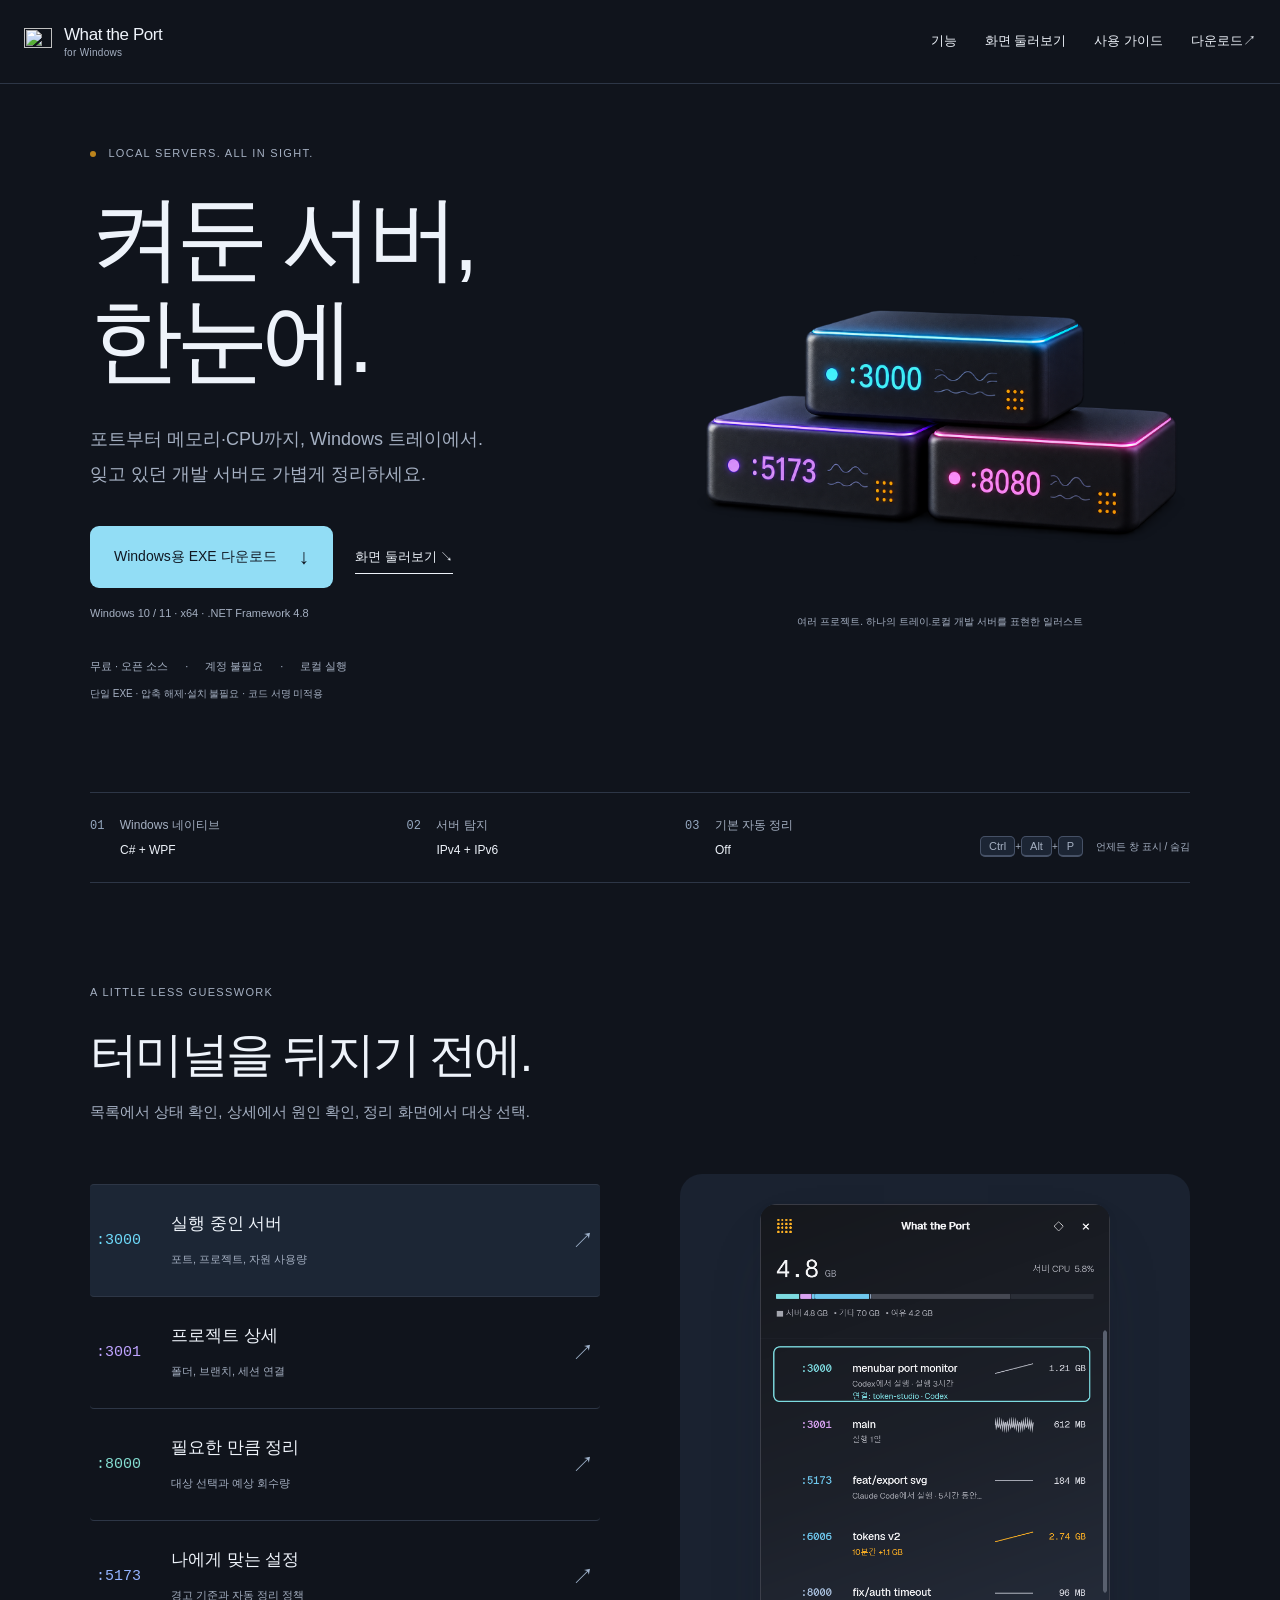
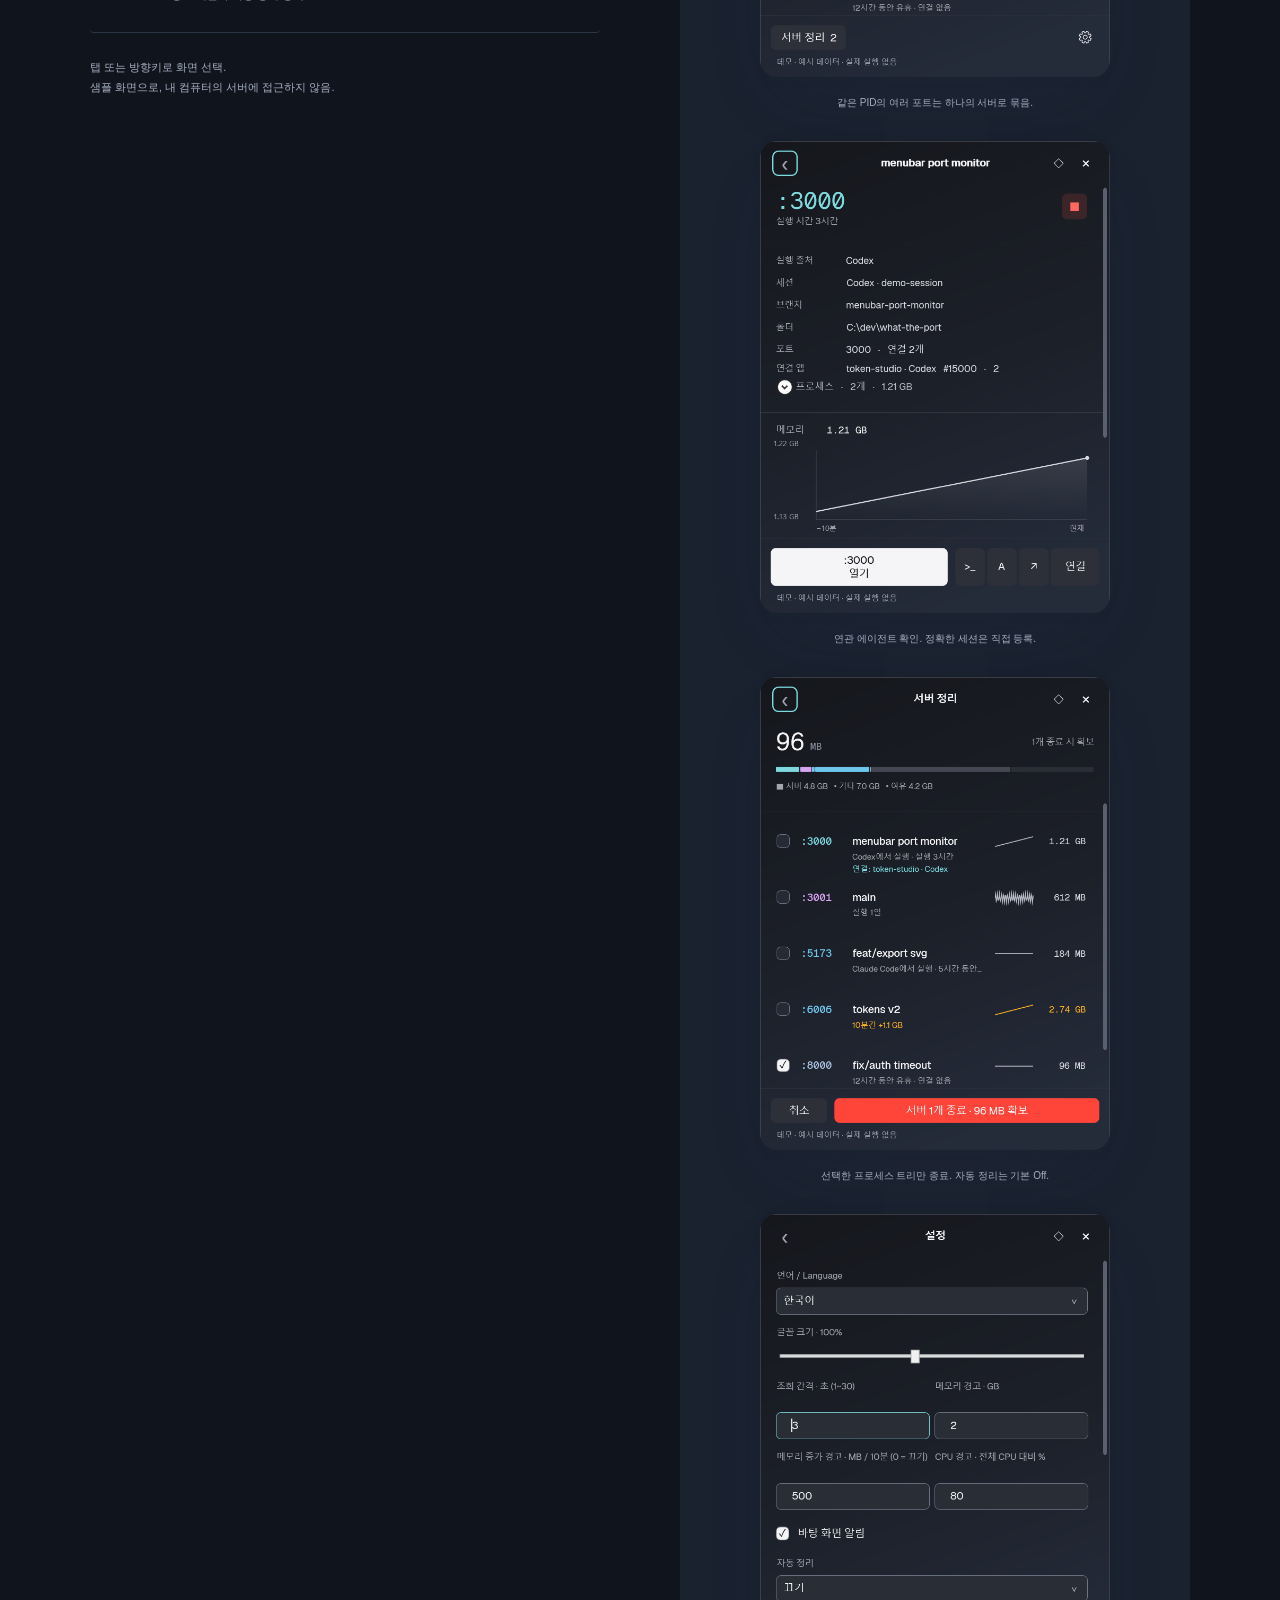
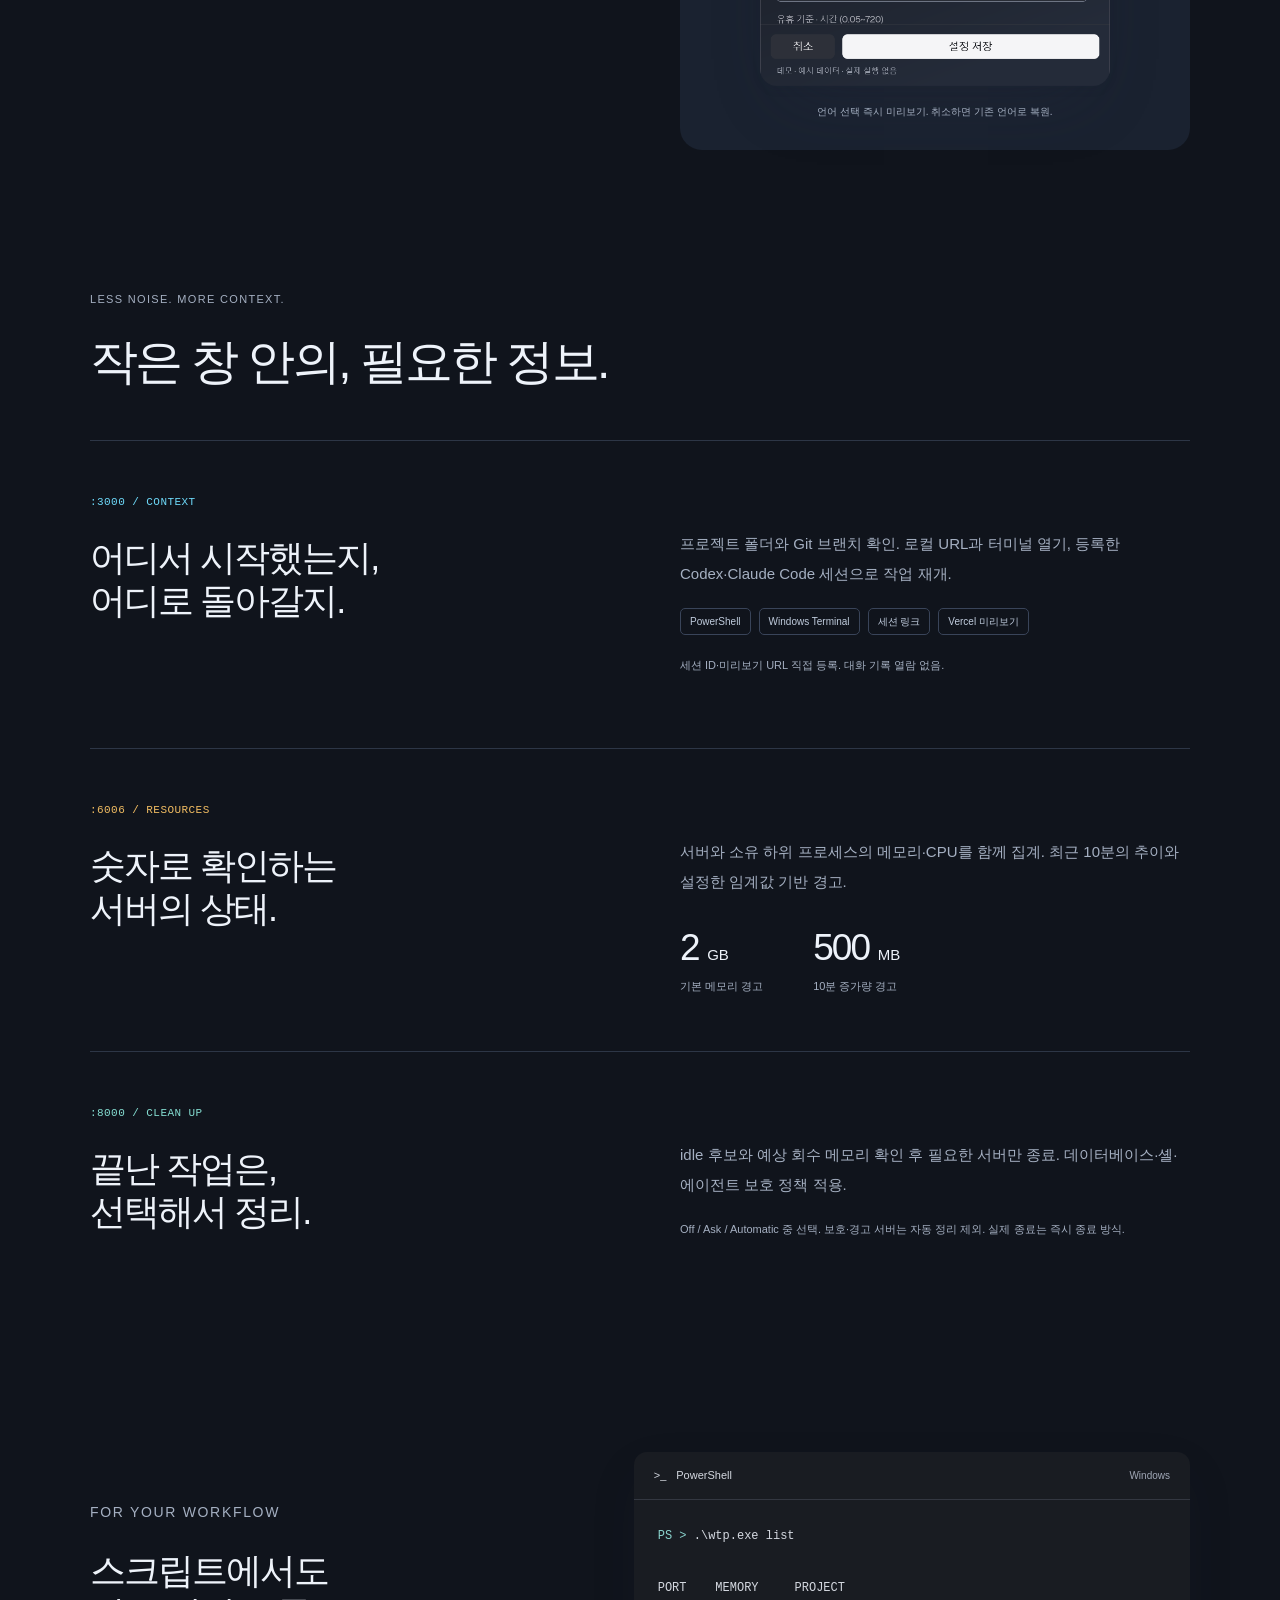
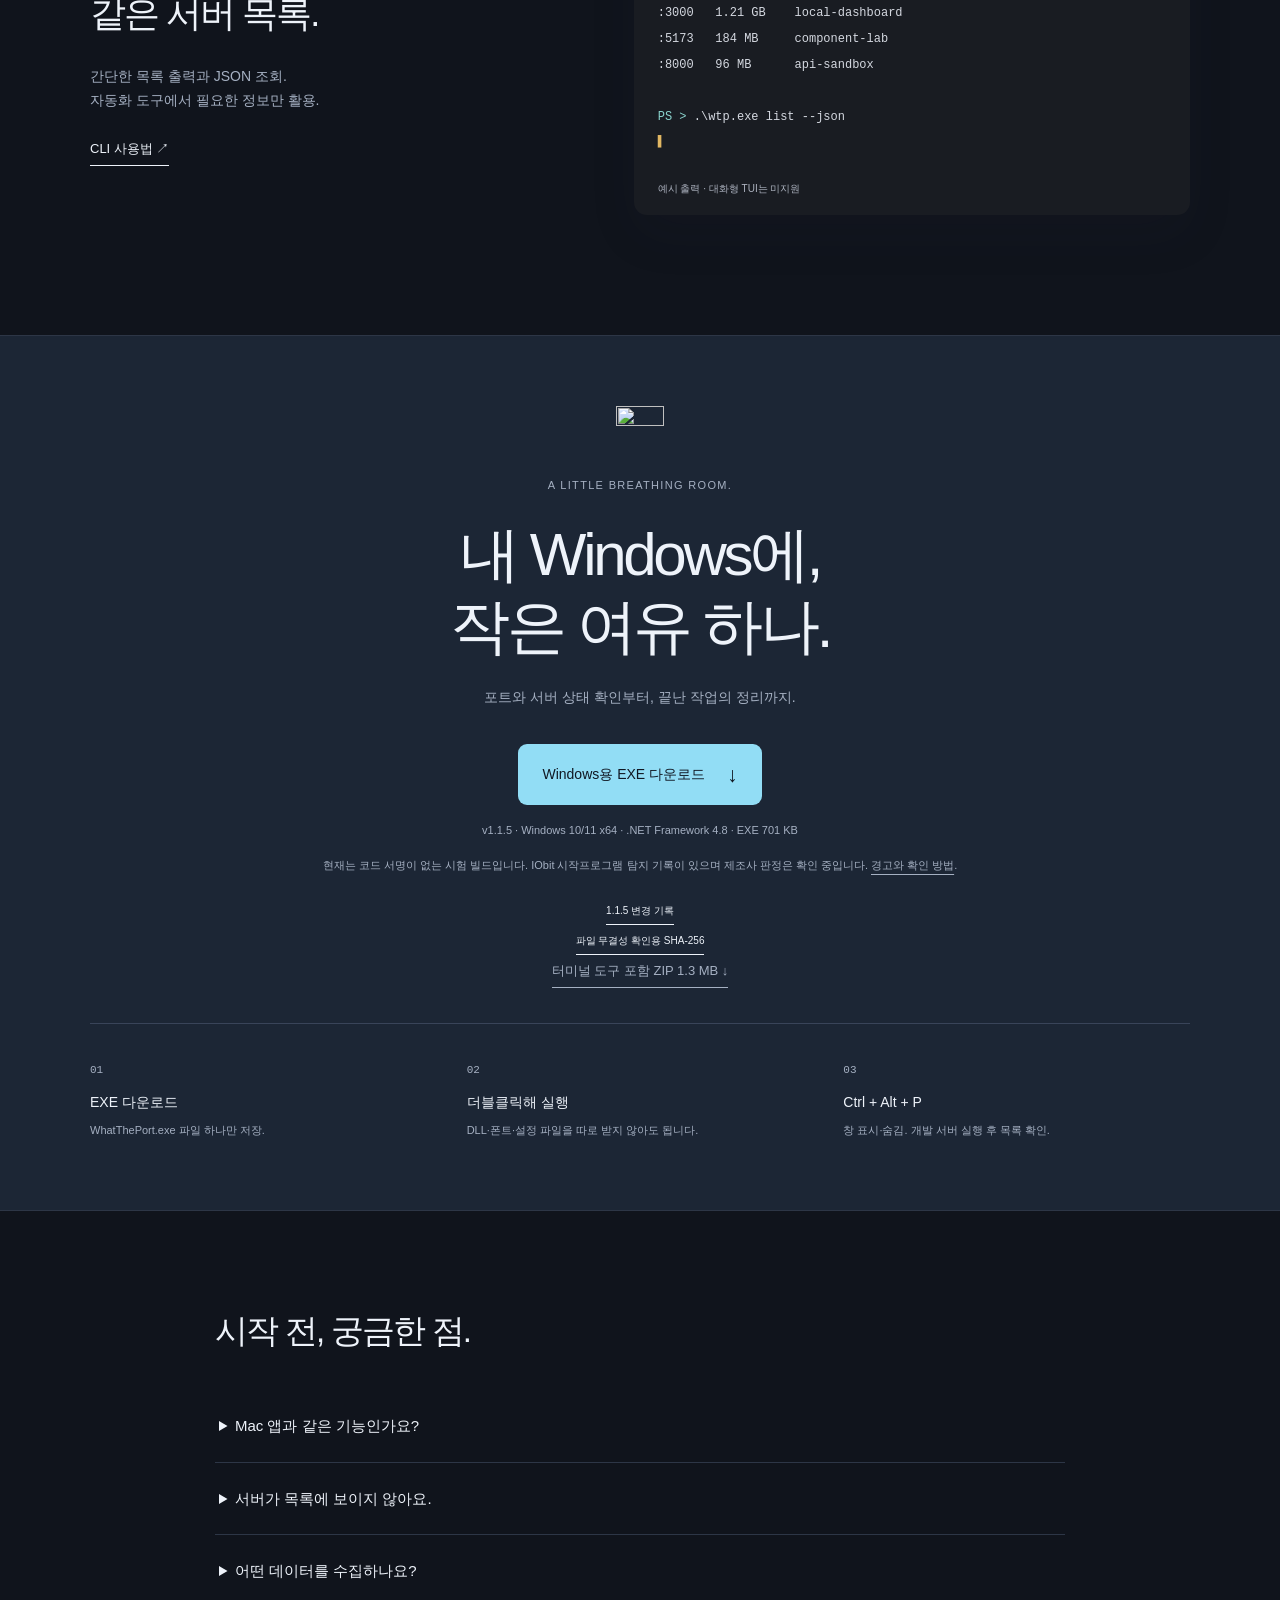
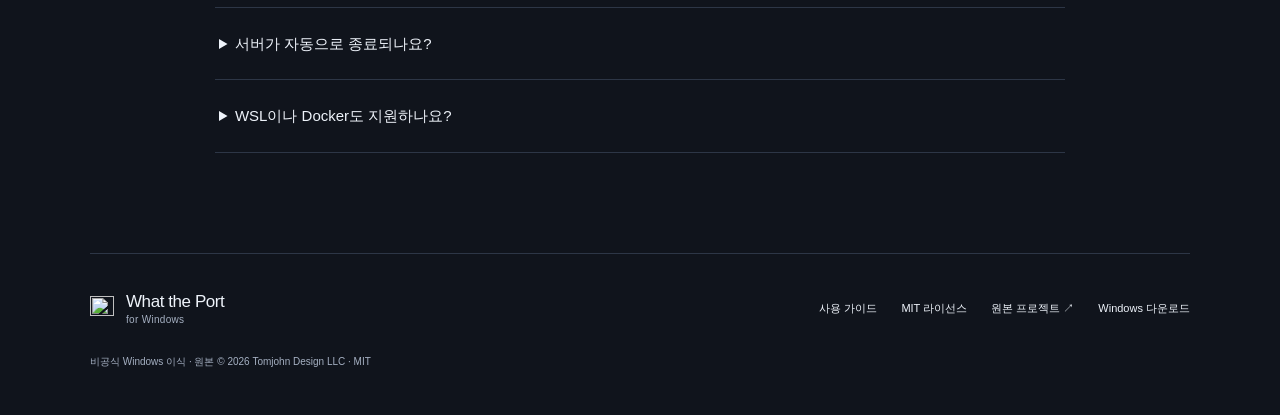
==== commit 631b7eec: "release: 1.1.5 use Run registry startup and refresh downloads Replace startup shortcuts with opt-in " ====
--- a/docs/index.html
+++ b/docs/index.html
@@ -76,7 +76,7 @@
 
 <span class="prompt">PS &gt;</span> .\wtp.exe list --json
 <span class="terminal-cursor" aria-hidden="true">▌</span></code></pre><p class="terminal-caption">예시 출력 · 대화형 TUI는 미지원</p></div></section>
-    <section class="download-section" id="download" aria-labelledby="download-title"><div class="wrap download-inner"><img src="assets/favicon.svg" alt="" width="48" height="48"><p class="eyebrow">A LITTLE BREATHING ROOM.</p><h2 id="download-title">내 Windows에,<br>작은 여유 하나.</h2><p>포트와 서버 상태 확인부터, 끝난 작업의 정리까지.</p><a class="button button-dark" href="downloads/WhatThePort.exe" download>Windows용 EXE 다운로드 <span aria-hidden="true">↓</span></a><p class="system-note">v1.1.4 · Windows 10/11 x64 · .NET Framework 4.8 · EXE <span data-exe-size>694 KB</span></p><p class="small-note">현재는 코드 서명이 없는 시험 빌드입니다. 1.1.0의 IObit 탐지 보고가 있으며 제조사 판정은 확인 중입니다. <a href="guide.html#download-warning">경고와 확인 방법</a>.</p><a class="text-link" href="https://github.com/seo-gali/what-the-port-win/blob/main/CHANGELOG.md">1.1.4 변경 기록</a><br><a class="text-link" href="downloads/SHA256SUMS.txt">파일 무결성 확인용 SHA-256</a><p><a class="text-link" href="downloads/WhatThePort-Windows-x64.zip" download>터미널 도구 포함 ZIP <span data-package-size>1.3 MB</span> ↓</a></p><ol class="install-steps"><li><span>01</span><strong>EXE 다운로드</strong><p>WhatThePort.exe 파일 하나만 저장.</p></li><li><span>02</span><strong>더블클릭해 실행</strong><p>DLL·폰트·설정 파일을 따로 받지 않아도 됩니다.</p></li><li><span>03</span><strong>Ctrl + Alt + P</strong><p>창 표시·숨김. 개발 서버 실행 후 목록 확인.</p></li></ol></div></section>
+    <section class="download-section" id="download" aria-labelledby="download-title"><div class="wrap download-inner"><img src="assets/favicon.svg" alt="" width="48" height="48"><p class="eyebrow">A LITTLE BREATHING ROOM.</p><h2 id="download-title">내 Windows에,<br>작은 여유 하나.</h2><p>포트와 서버 상태 확인부터, 끝난 작업의 정리까지.</p><a class="button button-dark" href="downloads/WhatThePort.exe" download>Windows용 EXE 다운로드 <span aria-hidden="true">↓</span></a><p class="system-note">v1.1.5 · Windows 10/11 x64 · .NET Framework 4.8 · EXE <span data-exe-size>701 KB</span></p><p class="small-note">현재는 코드 서명이 없는 시험 빌드입니다. IObit 시작프로그램 탐지 기록이 있으며 제조사 판정은 확인 중입니다. <a href="guide.html#download-warning">경고와 확인 방법</a>.</p><a class="text-link" href="https://github.com/seo-gali/what-the-port-win/blob/main/CHANGELOG.md">1.1.5 변경 기록</a><br><a class="text-link" href="downloads/SHA256SUMS.txt">파일 무결성 확인용 SHA-256</a><p><a class="text-link" href="downloads/WhatThePort-Windows-x64.zip" download>터미널 도구 포함 ZIP <span data-package-size>1.3 MB</span> ↓</a></p><ol class="install-steps"><li><span>01</span><strong>EXE 다운로드</strong><p>WhatThePort.exe 파일 하나만 저장.</p></li><li><span>02</span><strong>더블클릭해 실행</strong><p>DLL·폰트·설정 파일을 따로 받지 않아도 됩니다.</p></li><li><span>03</span><strong>Ctrl + Alt + P</strong><p>창 표시·숨김. 개발 서버 실행 후 목록 확인.</p></li></ol></div></section>
     <section class="faq wrap" aria-labelledby="faq-title"><h2 id="faq-title">시작 전, 궁금한 점.</h2><details><summary>Mac 앱과 같은 기능인가요?</summary><p>원본 WhatThePort의 비공식 Windows 이식입니다. WPF 트레이 UI, 포트 탐지, 차트와 정리 흐름을 구현했습니다. 한국어·영어 UI를 지원하며 선택 즉시 미리보기하고 저장할 수 있습니다. 서버 재시작·자동 업데이트·TUI는 미구현입니다.</p></details><details><summary>서버가 목록에 보이지 않아요.</summary><p>기본 필터는 Node, Python, .NET 등의 개발 런타임입니다. 사용자 정의 실행 파일은 모든 사용자 리스너 표시로 표시할 수 있습니다. wmux나 디버거의 내부 포트도 포함될 수 있으며 모든 리스너가 웹 서버인 것은 아닙니다.</p></details><details><summary>어떤 데이터를 수집하나요?</summary><p>로컬 TCP 테이블과 프로세스 정보로 상태를 확인합니다. 텔레메트리·자동 업데이트 요청은 없습니다. 에이전트의 대화 기록이나 인증 파일을 읽지 않으며 정확한 세션 ID는 직접 등록합니다. 이 웹 페이지에도 분석·추적 스크립트가 없습니다.</p></details><details><summary>서버가 자동으로 종료되나요?</summary><p>기본값은 Off입니다. 설정에서 Ask 또는 Automatic을 선택할 수 있습니다. 자동 정리는 연속 관측된 idle 서버만 대상으로 하며, 보호·경고 서버는 제외합니다. 처음에는 종료해도 되는 테스트 서버로 확인하세요.</p></details><details><summary>WSL이나 Docker도 지원하나요?</summary><p>Windows 네이티브 TCP 프로세스를 대상으로 합니다. WSL·Docker 내부 PID와 자원 귀속, UDP, 다른 사용자의 프로세스 상세는 지원하지 않습니다.</p></details></section>
   </main>
   <footer class="site-footer wrap"><a class="brand" href="index.html"><img src="assets/favicon.svg" width="24" height="24" alt=""><span>What the Port <span class="brand-platform">for Windows</span></span></a><nav aria-label="하단 메뉴"><a href="guide.html">사용 가이드</a><a href="license.html">MIT 라이선스</a><a href="https://github.com/tomjohndesign/what-the-port" rel="noreferrer">원본 프로젝트 ↗</a><a href="#download">Windows 다운로드</a></nav><p>비공식 Windows 이식 · 원본 © 2026 Tomjohn Design LLC · MIT</p></footer>
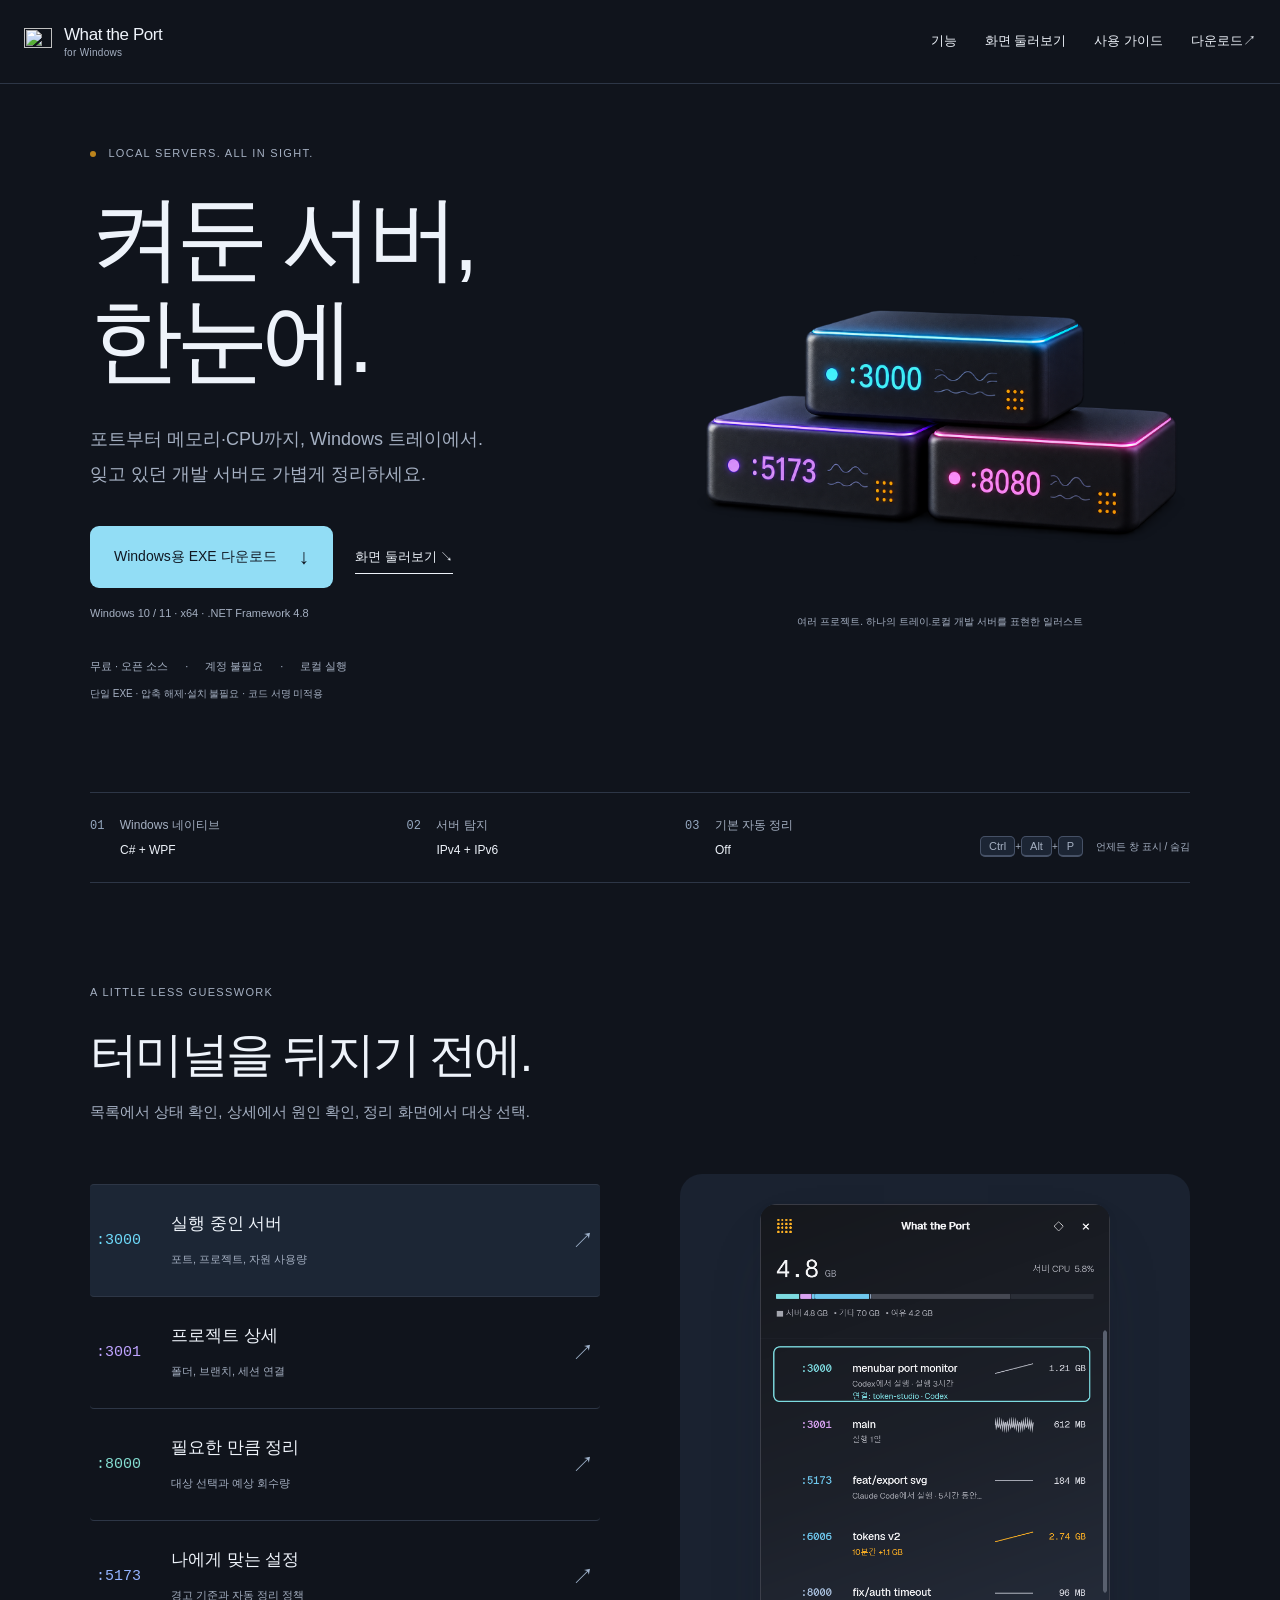
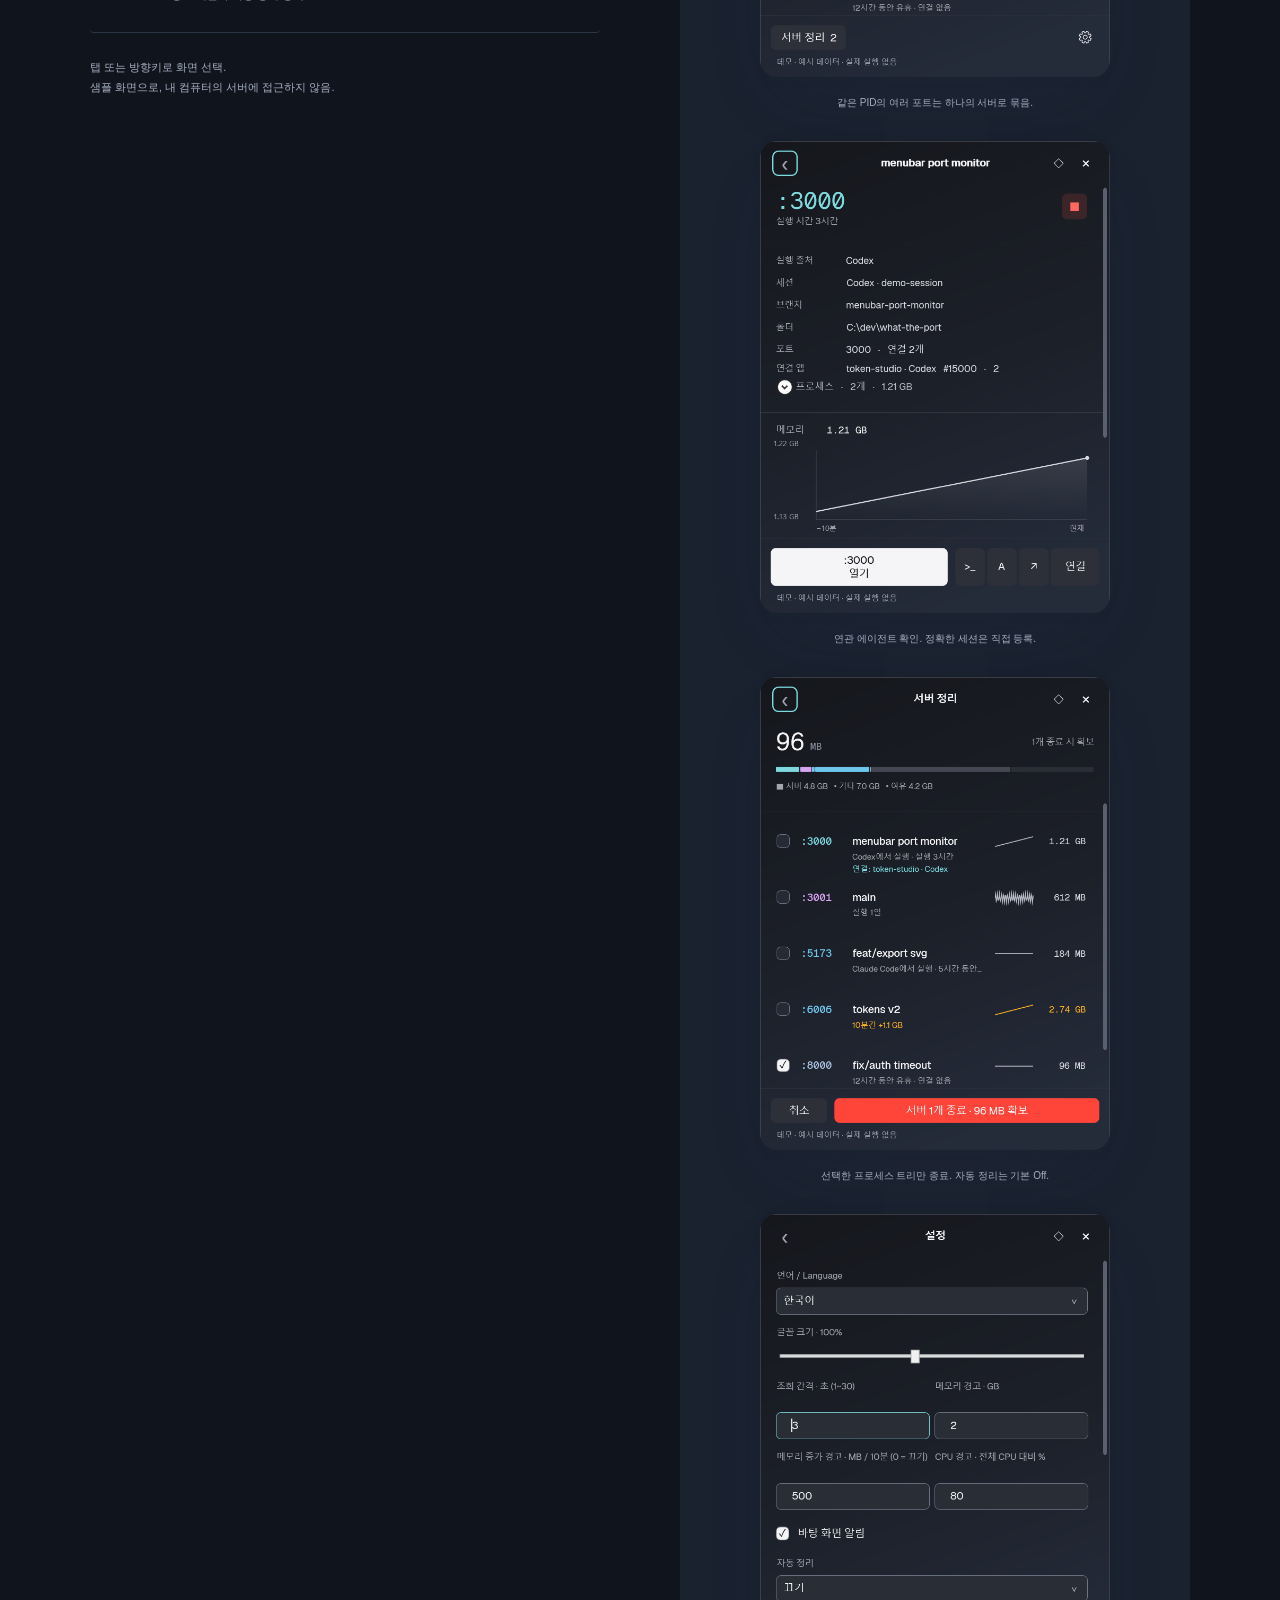
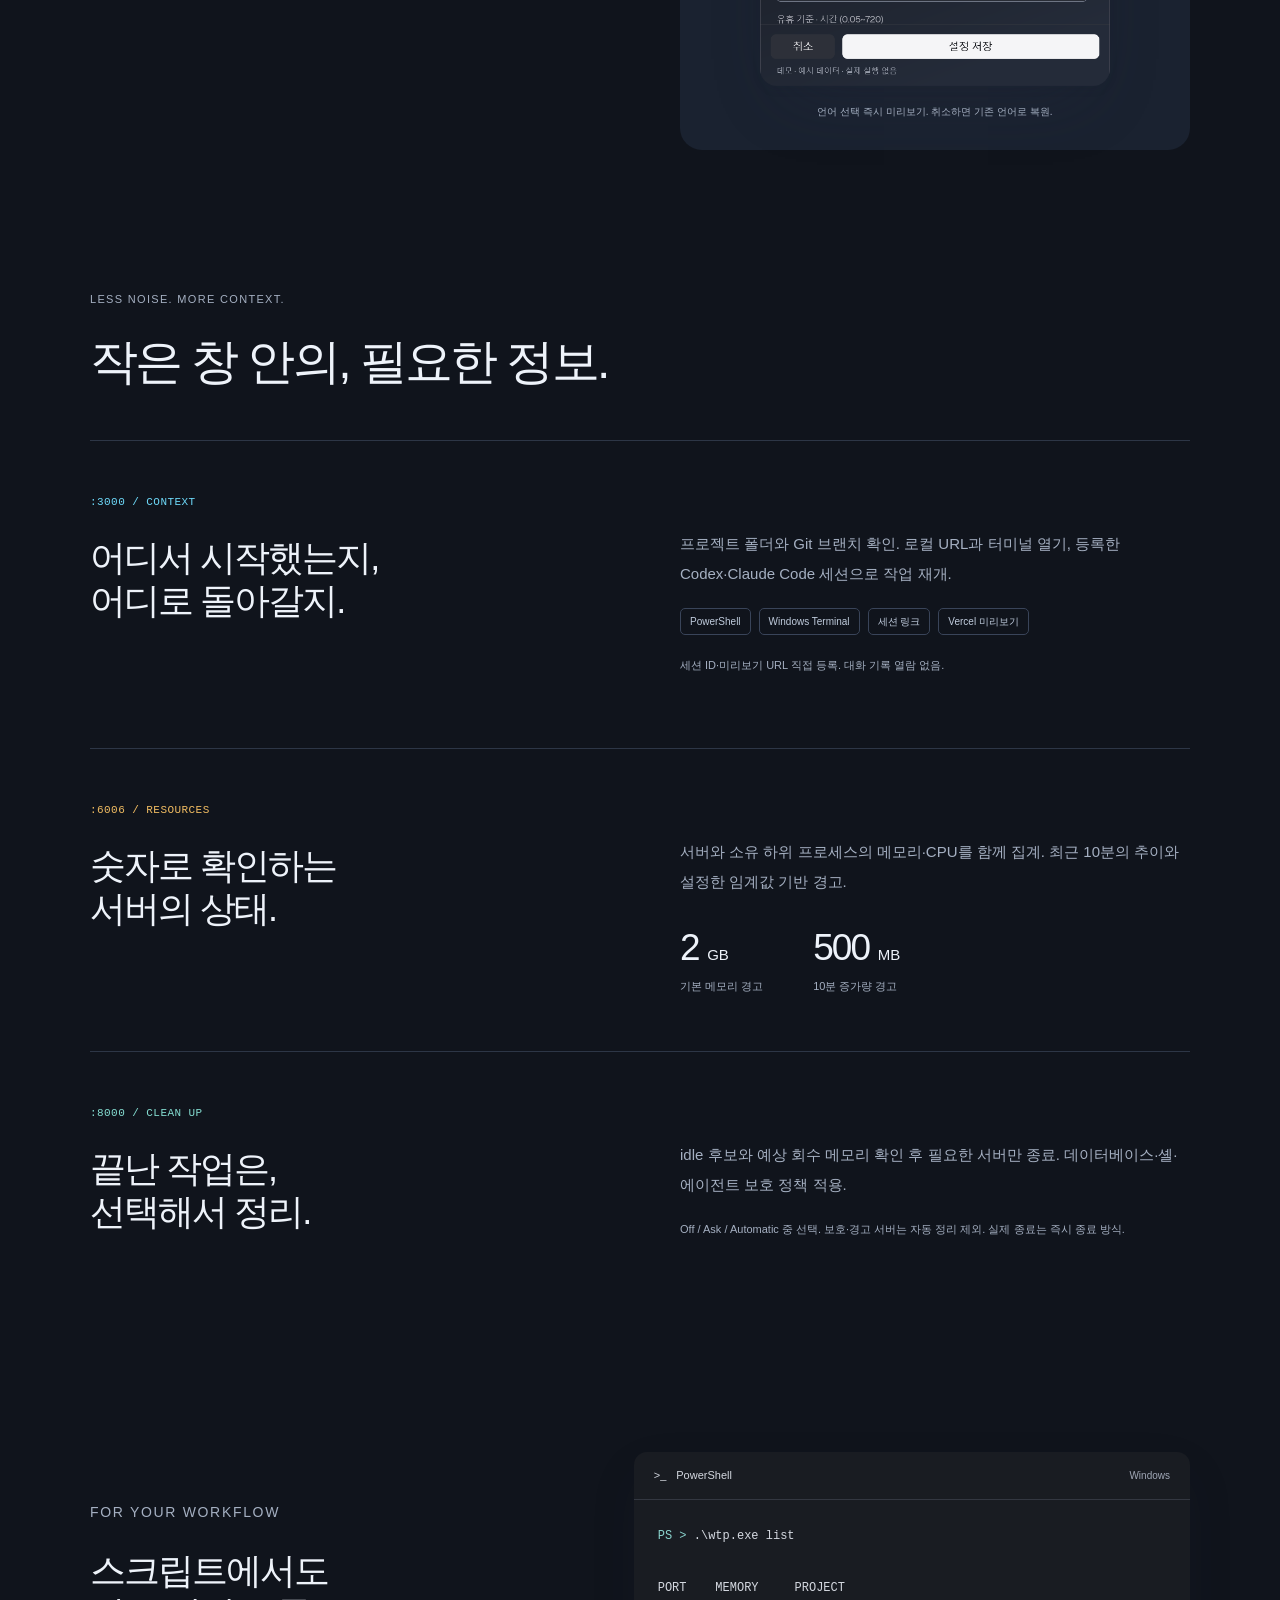
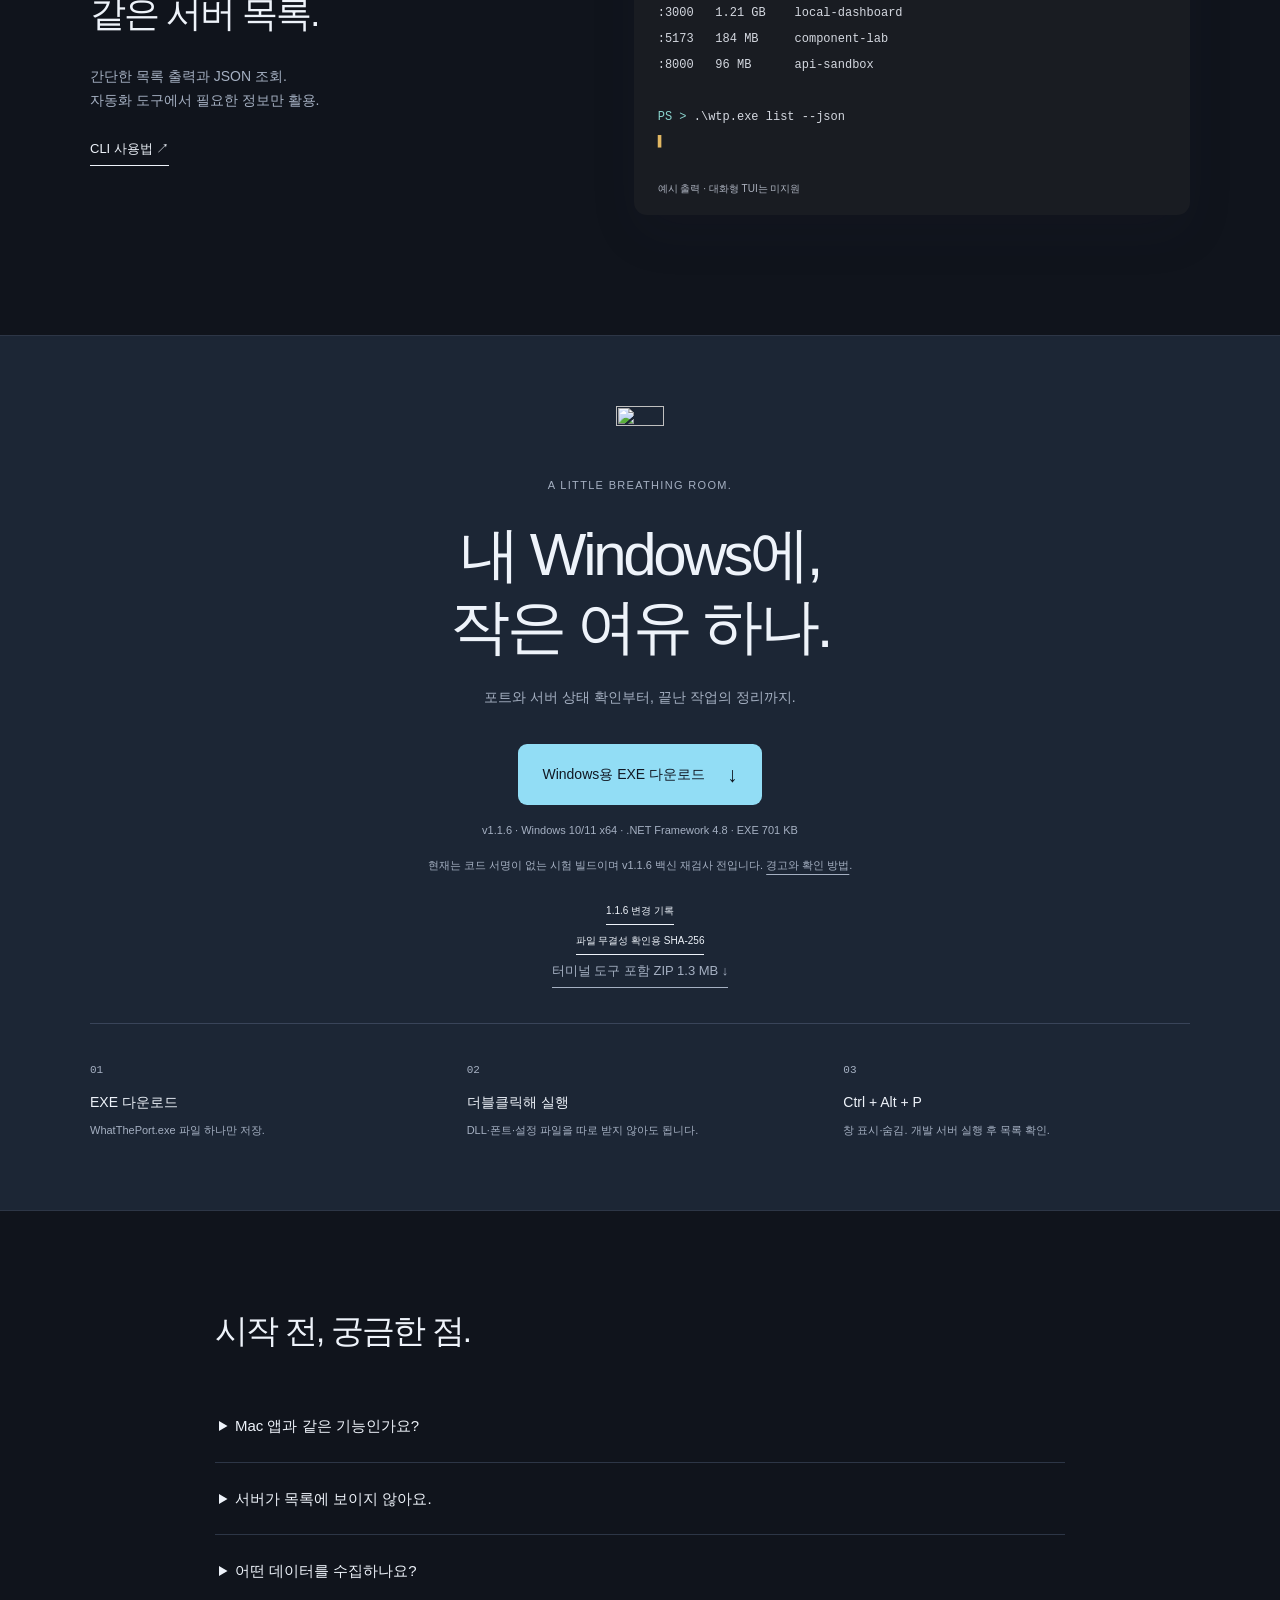
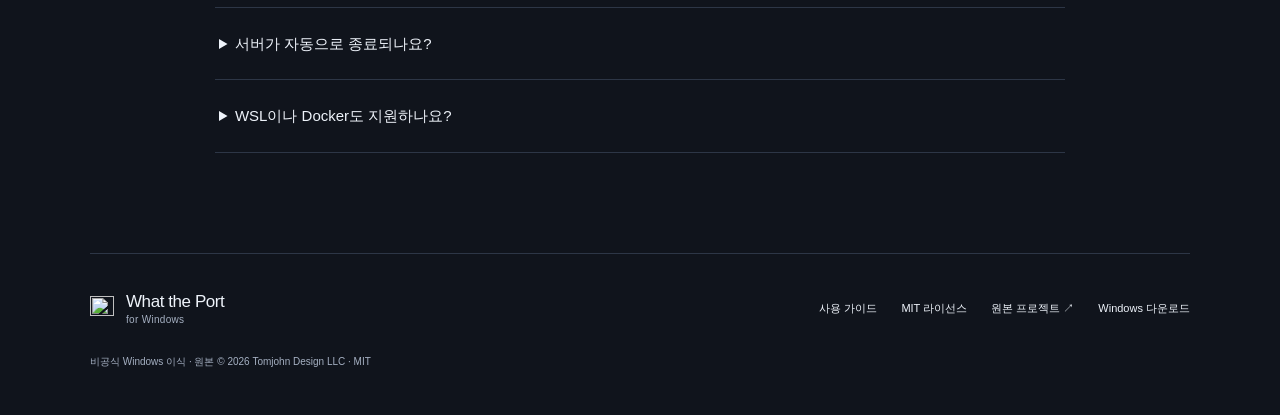
==== commit 1f5196b1: "fix: clarify filtered empty state and publish v1.1.6 downloads" ====
--- a/docs/index.html
+++ b/docs/index.html
@@ -5,6 +5,8 @@
   <meta name="viewport" content="width=device-width, initial-scale=1">
   <title>What the Port for Windows — 로컬 개발 서버를 한눈에</title>
   <meta name="description" content="Windows 트레이에서 개발 서버의 포트, 프로젝트, 메모리와 CPU 확인. 필요한 서버만 정리하는 무료 오픈 소스 WPF 앱. Windows 10/11 x64 포터블 다운로드.">
+  <link rel="canonical" href="https://seo-gali.github.io/what-the-port-win/">
+  <link rel="sitemap" type="application/xml" href="sitemap.xml">
   <meta name="theme-color" content="#10141c">
   <meta name="color-scheme" content="dark">
   <link rel="icon" href="assets/favicon.svg" type="image/svg+xml">
@@ -28,7 +30,7 @@
         <p class="eyebrow"><span class="status-dot" aria-hidden="true"></span> LOCAL SERVERS. ALL IN SIGHT.</p>
         <h1 id="hero-title">켜둔 서버,<br><span>한눈에.</span></h1>
         <p class="hero-description">포트부터 메모리·CPU까지, Windows 트레이에서.<br>잊고 있던 개발 서버도 가볍게 정리하세요.</p>
-        <div class="hero-actions"><a class="button button-dark" href="downloads/WhatThePort.exe" download>Windows용 EXE 다운로드 <span aria-hidden="true">↓</span></a><a class="text-link" href="#preview">화면 둘러보기 <span aria-hidden="true">↘</span></a></div>
+        <div class="hero-actions"><a class="button button-dark" href="downloads/WhatThePort.exe" download="WhatThePort-v1.1.6.exe">Windows용 EXE 다운로드 <span aria-hidden="true">↓</span></a><a class="text-link" href="#preview">화면 둘러보기 <span aria-hidden="true">↘</span></a></div>
         <p class="system-note">Windows 10 / 11 · x64 · .NET Framework 4.8</p><p class="mobile-note">휴대폰에서는 가이드를 보고, 앱은 Windows PC에서 실행하세요.</p>
         <div class="hero-meta"><span>무료 · 오픈 소스</span><span>계정 불필요</span><span>로컬 실행</span></div>
         <p class="build-note">단일 EXE · 압축 해제·설치 불필요 · 코드 서명 미적용</p>
@@ -76,7 +78,7 @@
 
 <span class="prompt">PS &gt;</span> .\wtp.exe list --json
 <span class="terminal-cursor" aria-hidden="true">▌</span></code></pre><p class="terminal-caption">예시 출력 · 대화형 TUI는 미지원</p></div></section>
-    <section class="download-section" id="download" aria-labelledby="download-title"><div class="wrap download-inner"><img src="assets/favicon.svg" alt="" width="48" height="48"><p class="eyebrow">A LITTLE BREATHING ROOM.</p><h2 id="download-title">내 Windows에,<br>작은 여유 하나.</h2><p>포트와 서버 상태 확인부터, 끝난 작업의 정리까지.</p><a class="button button-dark" href="downloads/WhatThePort.exe" download>Windows용 EXE 다운로드 <span aria-hidden="true">↓</span></a><p class="system-note">v1.1.5 · Windows 10/11 x64 · .NET Framework 4.8 · EXE <span data-exe-size>701 KB</span></p><p class="small-note">현재는 코드 서명이 없는 시험 빌드입니다. IObit 시작프로그램 탐지 기록이 있으며 제조사 판정은 확인 중입니다. <a href="guide.html#download-warning">경고와 확인 방법</a>.</p><a class="text-link" href="https://github.com/seo-gali/what-the-port-win/blob/main/CHANGELOG.md">1.1.5 변경 기록</a><br><a class="text-link" href="downloads/SHA256SUMS.txt">파일 무결성 확인용 SHA-256</a><p><a class="text-link" href="downloads/WhatThePort-Windows-x64.zip" download>터미널 도구 포함 ZIP <span data-package-size>1.3 MB</span> ↓</a></p><ol class="install-steps"><li><span>01</span><strong>EXE 다운로드</strong><p>WhatThePort.exe 파일 하나만 저장.</p></li><li><span>02</span><strong>더블클릭해 실행</strong><p>DLL·폰트·설정 파일을 따로 받지 않아도 됩니다.</p></li><li><span>03</span><strong>Ctrl + Alt + P</strong><p>창 표시·숨김. 개발 서버 실행 후 목록 확인.</p></li></ol></div></section>
+    <section class="download-section" id="download" aria-labelledby="download-title"><div class="wrap download-inner"><img src="assets/favicon.svg" alt="" width="48" height="48"><p class="eyebrow">A LITTLE BREATHING ROOM.</p><h2 id="download-title">내 Windows에,<br>작은 여유 하나.</h2><p>포트와 서버 상태 확인부터, 끝난 작업의 정리까지.</p><a class="button button-dark" href="downloads/WhatThePort.exe" download="WhatThePort-v1.1.6.exe">Windows용 EXE 다운로드 <span aria-hidden="true">↓</span></a><p class="system-note">v1.1.6 · Windows 10/11 x64 · .NET Framework 4.8 · EXE <span data-exe-size>701 KB</span></p><p class="small-note">현재는 코드 서명이 없는 시험 빌드이며 v1.1.6 백신 재검사 전입니다. <a href="guide.html#download-warning">경고와 확인 방법</a>.</p><a class="text-link" href="https://github.com/seo-gali/what-the-port-win/blob/main/CHANGELOG.md">1.1.6 변경 기록</a><br><a class="text-link" href="downloads/SHA256SUMS.txt">파일 무결성 확인용 SHA-256</a><p><a class="text-link" href="downloads/WhatThePort-Windows-x64.zip" download="WhatThePort-v1.1.6-Windows-x64.zip">터미널 도구 포함 ZIP <span data-package-size>1.3 MB</span> ↓</a></p><ol class="install-steps"><li><span>01</span><strong>EXE 다운로드</strong><p>WhatThePort.exe 파일 하나만 저장.</p></li><li><span>02</span><strong>더블클릭해 실행</strong><p>DLL·폰트·설정 파일을 따로 받지 않아도 됩니다.</p></li><li><span>03</span><strong>Ctrl + Alt + P</strong><p>창 표시·숨김. 개발 서버 실행 후 목록 확인.</p></li></ol></div></section>
     <section class="faq wrap" aria-labelledby="faq-title"><h2 id="faq-title">시작 전, 궁금한 점.</h2><details><summary>Mac 앱과 같은 기능인가요?</summary><p>원본 WhatThePort의 비공식 Windows 이식입니다. WPF 트레이 UI, 포트 탐지, 차트와 정리 흐름을 구현했습니다. 한국어·영어 UI를 지원하며 선택 즉시 미리보기하고 저장할 수 있습니다. 서버 재시작·자동 업데이트·TUI는 미구현입니다.</p></details><details><summary>서버가 목록에 보이지 않아요.</summary><p>기본 필터는 Node, Python, .NET 등의 개발 런타임입니다. 사용자 정의 실행 파일은 모든 사용자 리스너 표시로 표시할 수 있습니다. wmux나 디버거의 내부 포트도 포함될 수 있으며 모든 리스너가 웹 서버인 것은 아닙니다.</p></details><details><summary>어떤 데이터를 수집하나요?</summary><p>로컬 TCP 테이블과 프로세스 정보로 상태를 확인합니다. 텔레메트리·자동 업데이트 요청은 없습니다. 에이전트의 대화 기록이나 인증 파일을 읽지 않으며 정확한 세션 ID는 직접 등록합니다. 이 웹 페이지에도 분석·추적 스크립트가 없습니다.</p></details><details><summary>서버가 자동으로 종료되나요?</summary><p>기본값은 Off입니다. 설정에서 Ask 또는 Automatic을 선택할 수 있습니다. 자동 정리는 연속 관측된 idle 서버만 대상으로 하며, 보호·경고 서버는 제외합니다. 처음에는 종료해도 되는 테스트 서버로 확인하세요.</p></details><details><summary>WSL이나 Docker도 지원하나요?</summary><p>Windows 네이티브 TCP 프로세스를 대상으로 합니다. WSL·Docker 내부 PID와 자원 귀속, UDP, 다른 사용자의 프로세스 상세는 지원하지 않습니다.</p></details></section>
   </main>
   <footer class="site-footer wrap"><a class="brand" href="index.html"><img src="assets/favicon.svg" width="24" height="24" alt=""><span>What the Port <span class="brand-platform">for Windows</span></span></a><nav aria-label="하단 메뉴"><a href="guide.html">사용 가이드</a><a href="license.html">MIT 라이선스</a><a href="https://github.com/tomjohndesign/what-the-port" rel="noreferrer">원본 프로젝트 ↗</a><a href="#download">Windows 다운로드</a></nav><p>비공식 Windows 이식 · 원본 © 2026 Tomjohn Design LLC · MIT</p></footer>
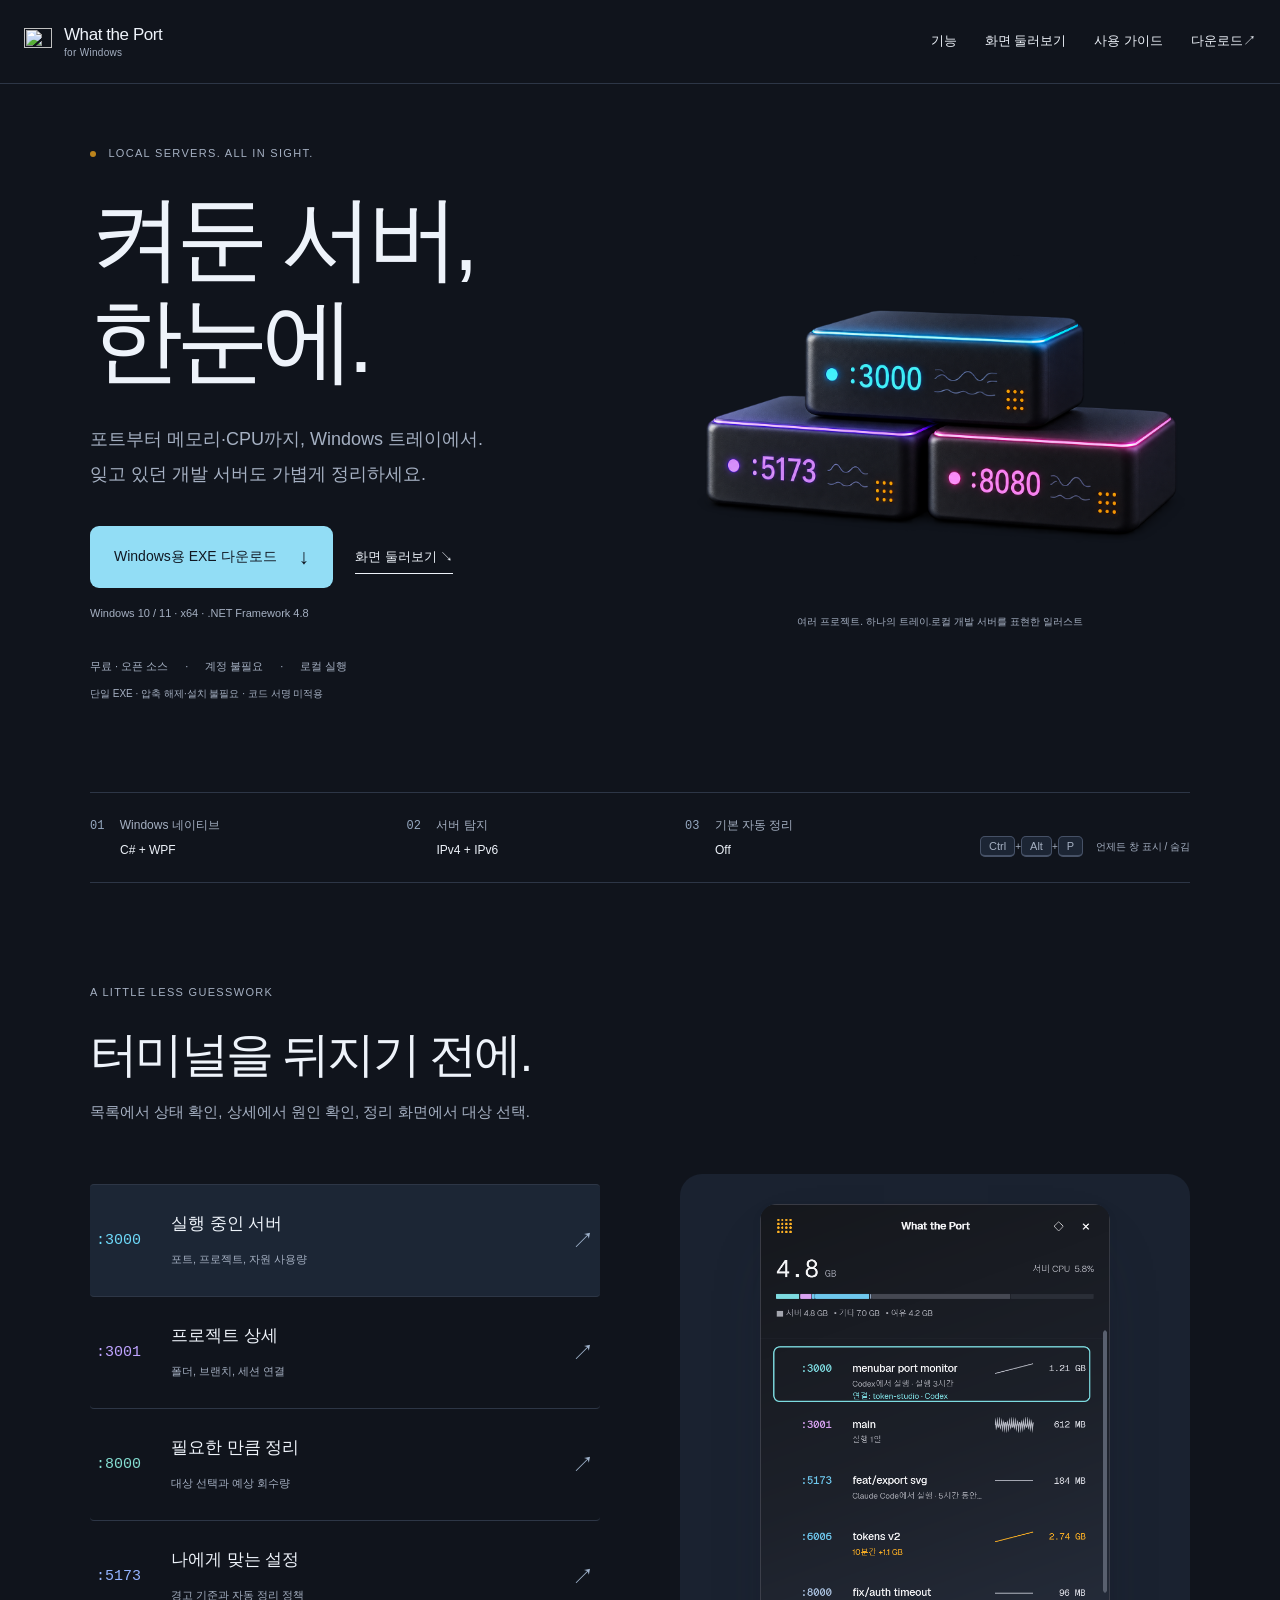
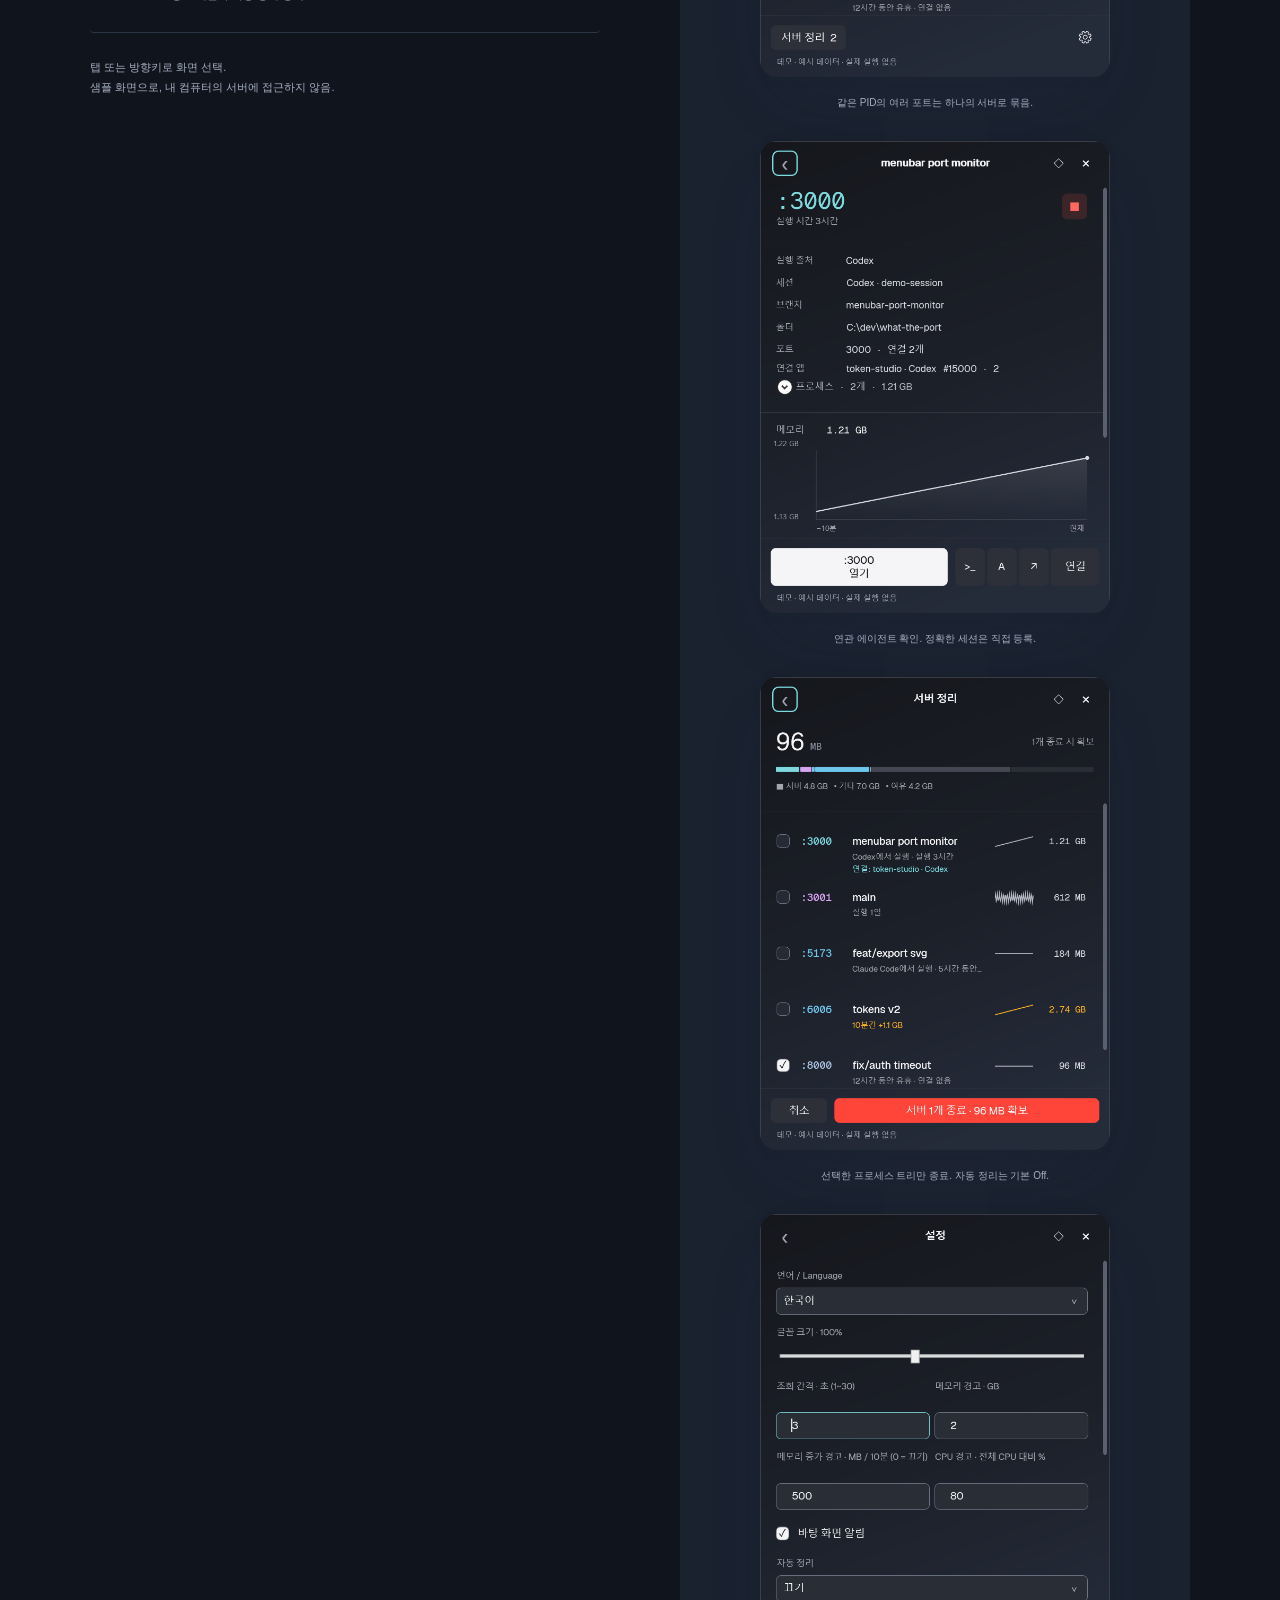
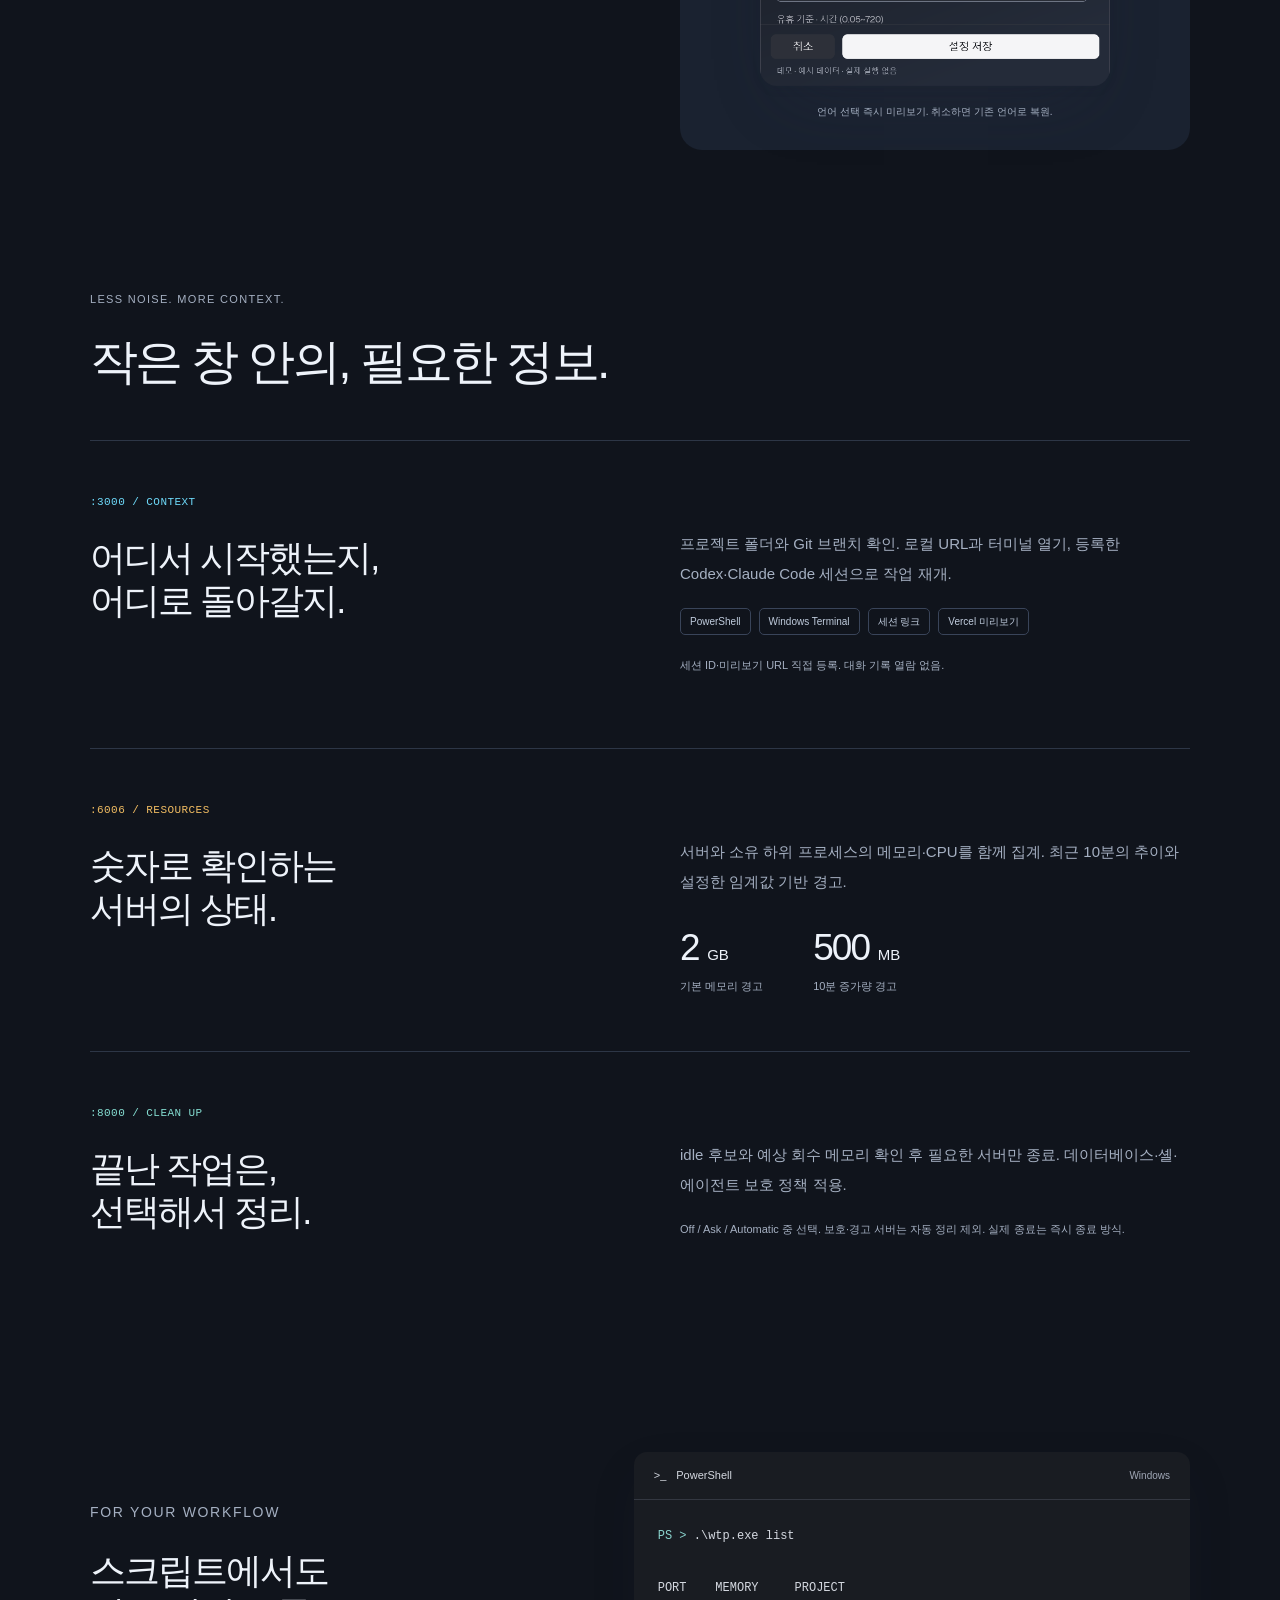
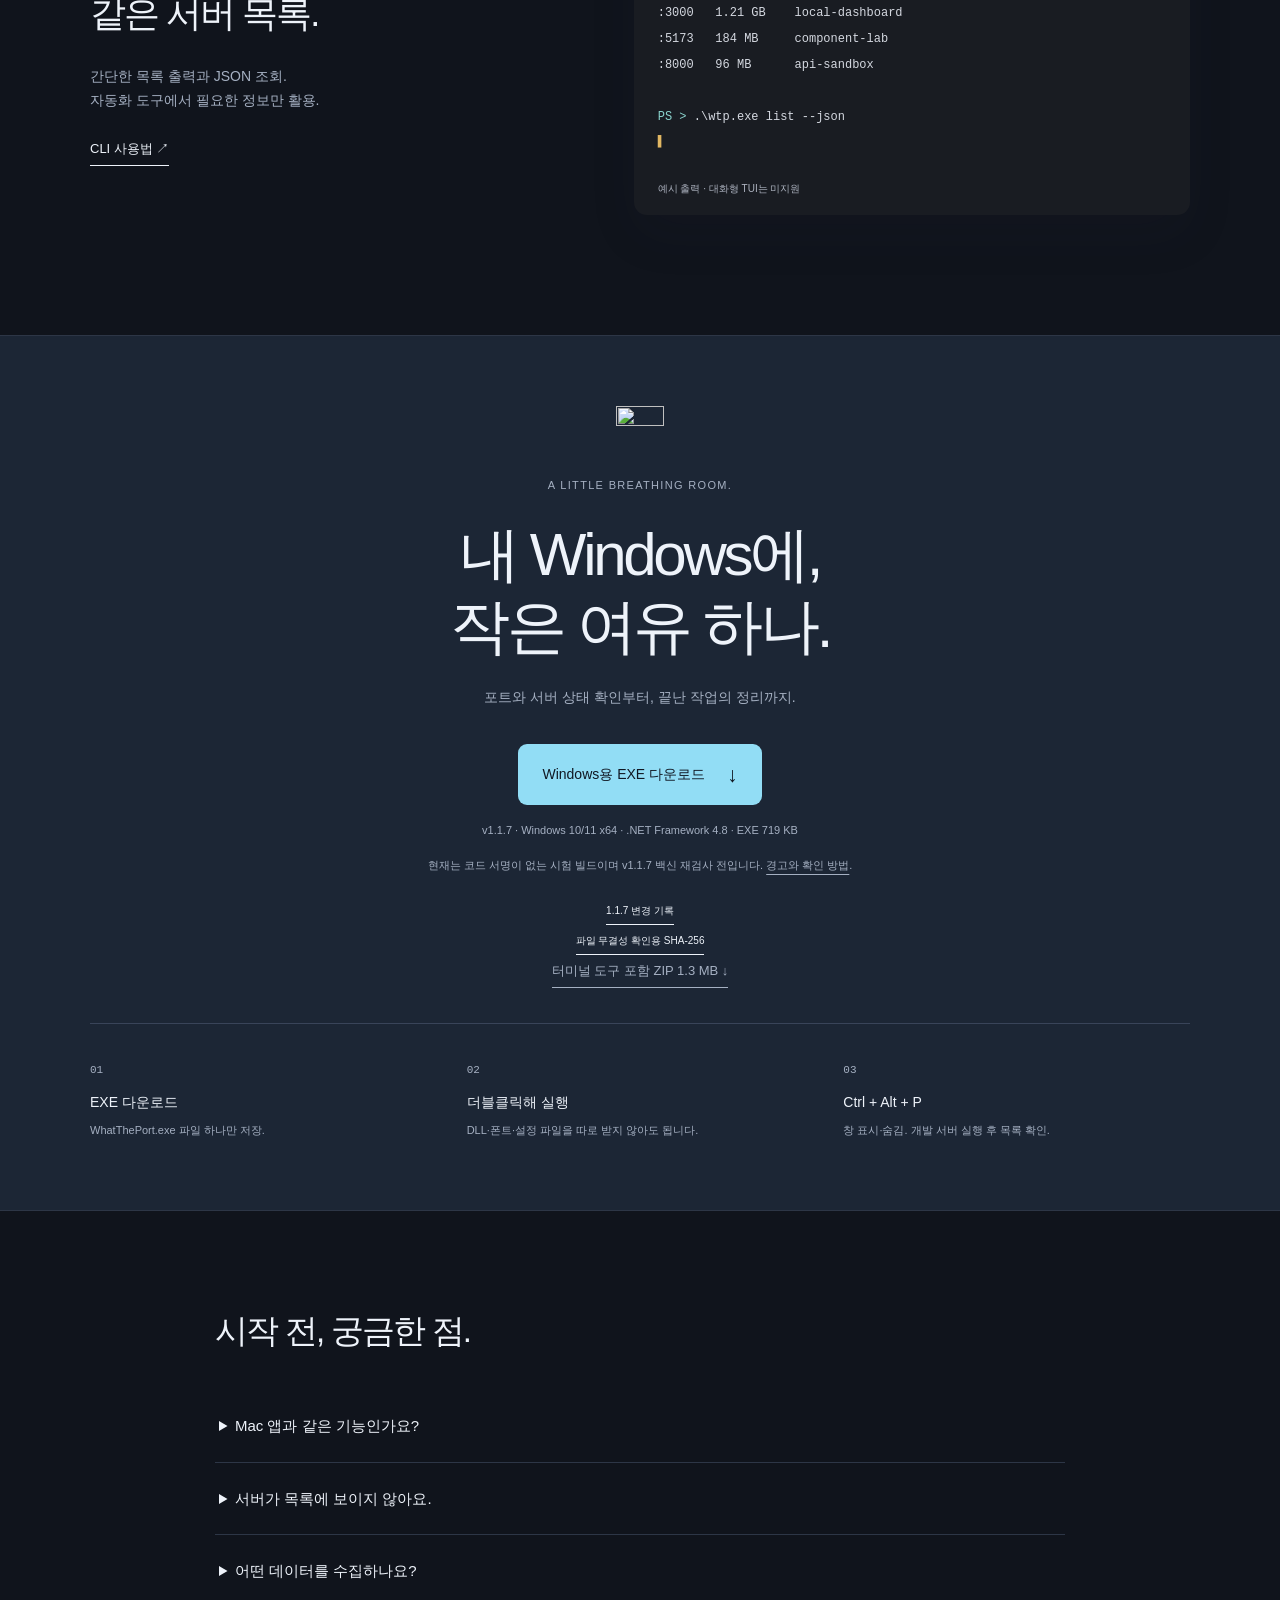
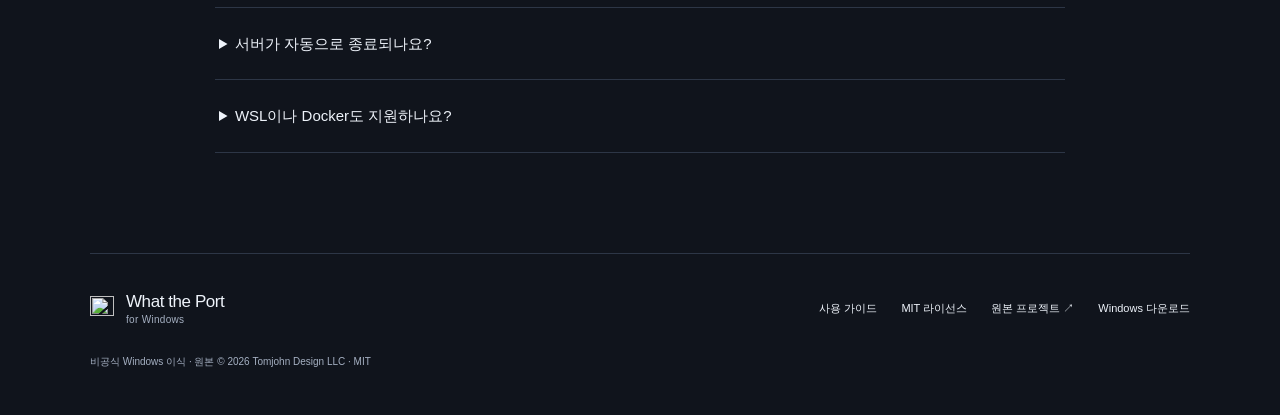
==== commit 2506903b: "fix: embed Windows app icon and simplify README navigation" ====
--- a/docs/index.html
+++ b/docs/index.html
@@ -30,7 +30,7 @@
         <p class="eyebrow"><span class="status-dot" aria-hidden="true"></span> LOCAL SERVERS. ALL IN SIGHT.</p>
         <h1 id="hero-title">켜둔 서버,<br><span>한눈에.</span></h1>
         <p class="hero-description">포트부터 메모리·CPU까지, Windows 트레이에서.<br>잊고 있던 개발 서버도 가볍게 정리하세요.</p>
-        <div class="hero-actions"><a class="button button-dark" href="downloads/WhatThePort.exe" download="WhatThePort-v1.1.6.exe">Windows용 EXE 다운로드 <span aria-hidden="true">↓</span></a><a class="text-link" href="#preview">화면 둘러보기 <span aria-hidden="true">↘</span></a></div>
+        <div class="hero-actions"><a class="button button-dark" href="downloads/WhatThePort.exe" download="WhatThePort-v1.1.7.exe">Windows용 EXE 다운로드 <span aria-hidden="true">↓</span></a><a class="text-link" href="#preview">화면 둘러보기 <span aria-hidden="true">↘</span></a></div>
         <p class="system-note">Windows 10 / 11 · x64 · .NET Framework 4.8</p><p class="mobile-note">휴대폰에서는 가이드를 보고, 앱은 Windows PC에서 실행하세요.</p>
         <div class="hero-meta"><span>무료 · 오픈 소스</span><span>계정 불필요</span><span>로컬 실행</span></div>
         <p class="build-note">단일 EXE · 압축 해제·설치 불필요 · 코드 서명 미적용</p>
@@ -78,7 +78,7 @@
 
 <span class="prompt">PS &gt;</span> .\wtp.exe list --json
 <span class="terminal-cursor" aria-hidden="true">▌</span></code></pre><p class="terminal-caption">예시 출력 · 대화형 TUI는 미지원</p></div></section>
-    <section class="download-section" id="download" aria-labelledby="download-title"><div class="wrap download-inner"><img src="assets/favicon.svg" alt="" width="48" height="48"><p class="eyebrow">A LITTLE BREATHING ROOM.</p><h2 id="download-title">내 Windows에,<br>작은 여유 하나.</h2><p>포트와 서버 상태 확인부터, 끝난 작업의 정리까지.</p><a class="button button-dark" href="downloads/WhatThePort.exe" download="WhatThePort-v1.1.6.exe">Windows용 EXE 다운로드 <span aria-hidden="true">↓</span></a><p class="system-note">v1.1.6 · Windows 10/11 x64 · .NET Framework 4.8 · EXE <span data-exe-size>701 KB</span></p><p class="small-note">현재는 코드 서명이 없는 시험 빌드이며 v1.1.6 백신 재검사 전입니다. <a href="guide.html#download-warning">경고와 확인 방법</a>.</p><a class="text-link" href="https://github.com/seo-gali/what-the-port-win/blob/main/CHANGELOG.md">1.1.6 변경 기록</a><br><a class="text-link" href="downloads/SHA256SUMS.txt">파일 무결성 확인용 SHA-256</a><p><a class="text-link" href="downloads/WhatThePort-Windows-x64.zip" download="WhatThePort-v1.1.6-Windows-x64.zip">터미널 도구 포함 ZIP <span data-package-size>1.3 MB</span> ↓</a></p><ol class="install-steps"><li><span>01</span><strong>EXE 다운로드</strong><p>WhatThePort.exe 파일 하나만 저장.</p></li><li><span>02</span><strong>더블클릭해 실행</strong><p>DLL·폰트·설정 파일을 따로 받지 않아도 됩니다.</p></li><li><span>03</span><strong>Ctrl + Alt + P</strong><p>창 표시·숨김. 개발 서버 실행 후 목록 확인.</p></li></ol></div></section>
+    <section class="download-section" id="download" aria-labelledby="download-title"><div class="wrap download-inner"><img src="assets/favicon.svg" alt="" width="48" height="48"><p class="eyebrow">A LITTLE BREATHING ROOM.</p><h2 id="download-title">내 Windows에,<br>작은 여유 하나.</h2><p>포트와 서버 상태 확인부터, 끝난 작업의 정리까지.</p><a class="button button-dark" href="downloads/WhatThePort.exe" download="WhatThePort-v1.1.7.exe">Windows용 EXE 다운로드 <span aria-hidden="true">↓</span></a><p class="system-note">v1.1.7 · Windows 10/11 x64 · .NET Framework 4.8 · EXE <span data-exe-size>719 KB</span></p><p class="small-note">현재는 코드 서명이 없는 시험 빌드이며 v1.1.7 백신 재검사 전입니다. <a href="guide.html#download-warning">경고와 확인 방법</a>.</p><a class="text-link" href="https://github.com/seo-gali/what-the-port-win/blob/main/CHANGELOG.md">1.1.7 변경 기록</a><br><a class="text-link" href="downloads/SHA256SUMS.txt">파일 무결성 확인용 SHA-256</a><p><a class="text-link" href="downloads/WhatThePort-Windows-x64.zip" download="WhatThePort-v1.1.7-Windows-x64.zip">터미널 도구 포함 ZIP <span data-package-size>1.3 MB</span> ↓</a></p><ol class="install-steps"><li><span>01</span><strong>EXE 다운로드</strong><p>WhatThePort.exe 파일 하나만 저장.</p></li><li><span>02</span><strong>더블클릭해 실행</strong><p>DLL·폰트·설정 파일을 따로 받지 않아도 됩니다.</p></li><li><span>03</span><strong>Ctrl + Alt + P</strong><p>창 표시·숨김. 개발 서버 실행 후 목록 확인.</p></li></ol></div></section>
     <section class="faq wrap" aria-labelledby="faq-title"><h2 id="faq-title">시작 전, 궁금한 점.</h2><details><summary>Mac 앱과 같은 기능인가요?</summary><p>원본 WhatThePort의 비공식 Windows 이식입니다. WPF 트레이 UI, 포트 탐지, 차트와 정리 흐름을 구현했습니다. 한국어·영어 UI를 지원하며 선택 즉시 미리보기하고 저장할 수 있습니다. 서버 재시작·자동 업데이트·TUI는 미구현입니다.</p></details><details><summary>서버가 목록에 보이지 않아요.</summary><p>기본 필터는 Node, Python, .NET 등의 개발 런타임입니다. 사용자 정의 실행 파일은 모든 사용자 리스너 표시로 표시할 수 있습니다. wmux나 디버거의 내부 포트도 포함될 수 있으며 모든 리스너가 웹 서버인 것은 아닙니다.</p></details><details><summary>어떤 데이터를 수집하나요?</summary><p>로컬 TCP 테이블과 프로세스 정보로 상태를 확인합니다. 텔레메트리·자동 업데이트 요청은 없습니다. 에이전트의 대화 기록이나 인증 파일을 읽지 않으며 정확한 세션 ID는 직접 등록합니다. 이 웹 페이지에도 분석·추적 스크립트가 없습니다.</p></details><details><summary>서버가 자동으로 종료되나요?</summary><p>기본값은 Off입니다. 설정에서 Ask 또는 Automatic을 선택할 수 있습니다. 자동 정리는 연속 관측된 idle 서버만 대상으로 하며, 보호·경고 서버는 제외합니다. 처음에는 종료해도 되는 테스트 서버로 확인하세요.</p></details><details><summary>WSL이나 Docker도 지원하나요?</summary><p>Windows 네이티브 TCP 프로세스를 대상으로 합니다. WSL·Docker 내부 PID와 자원 귀속, UDP, 다른 사용자의 프로세스 상세는 지원하지 않습니다.</p></details></section>
   </main>
   <footer class="site-footer wrap"><a class="brand" href="index.html"><img src="assets/favicon.svg" width="24" height="24" alt=""><span>What the Port <span class="brand-platform">for Windows</span></span></a><nav aria-label="하단 메뉴"><a href="guide.html">사용 가이드</a><a href="license.html">MIT 라이선스</a><a href="https://github.com/tomjohndesign/what-the-port" rel="noreferrer">원본 프로젝트 ↗</a><a href="#download">Windows 다운로드</a></nav><p>비공식 Windows 이식 · 원본 © 2026 Tomjohn Design LLC · MIT</p></footer>
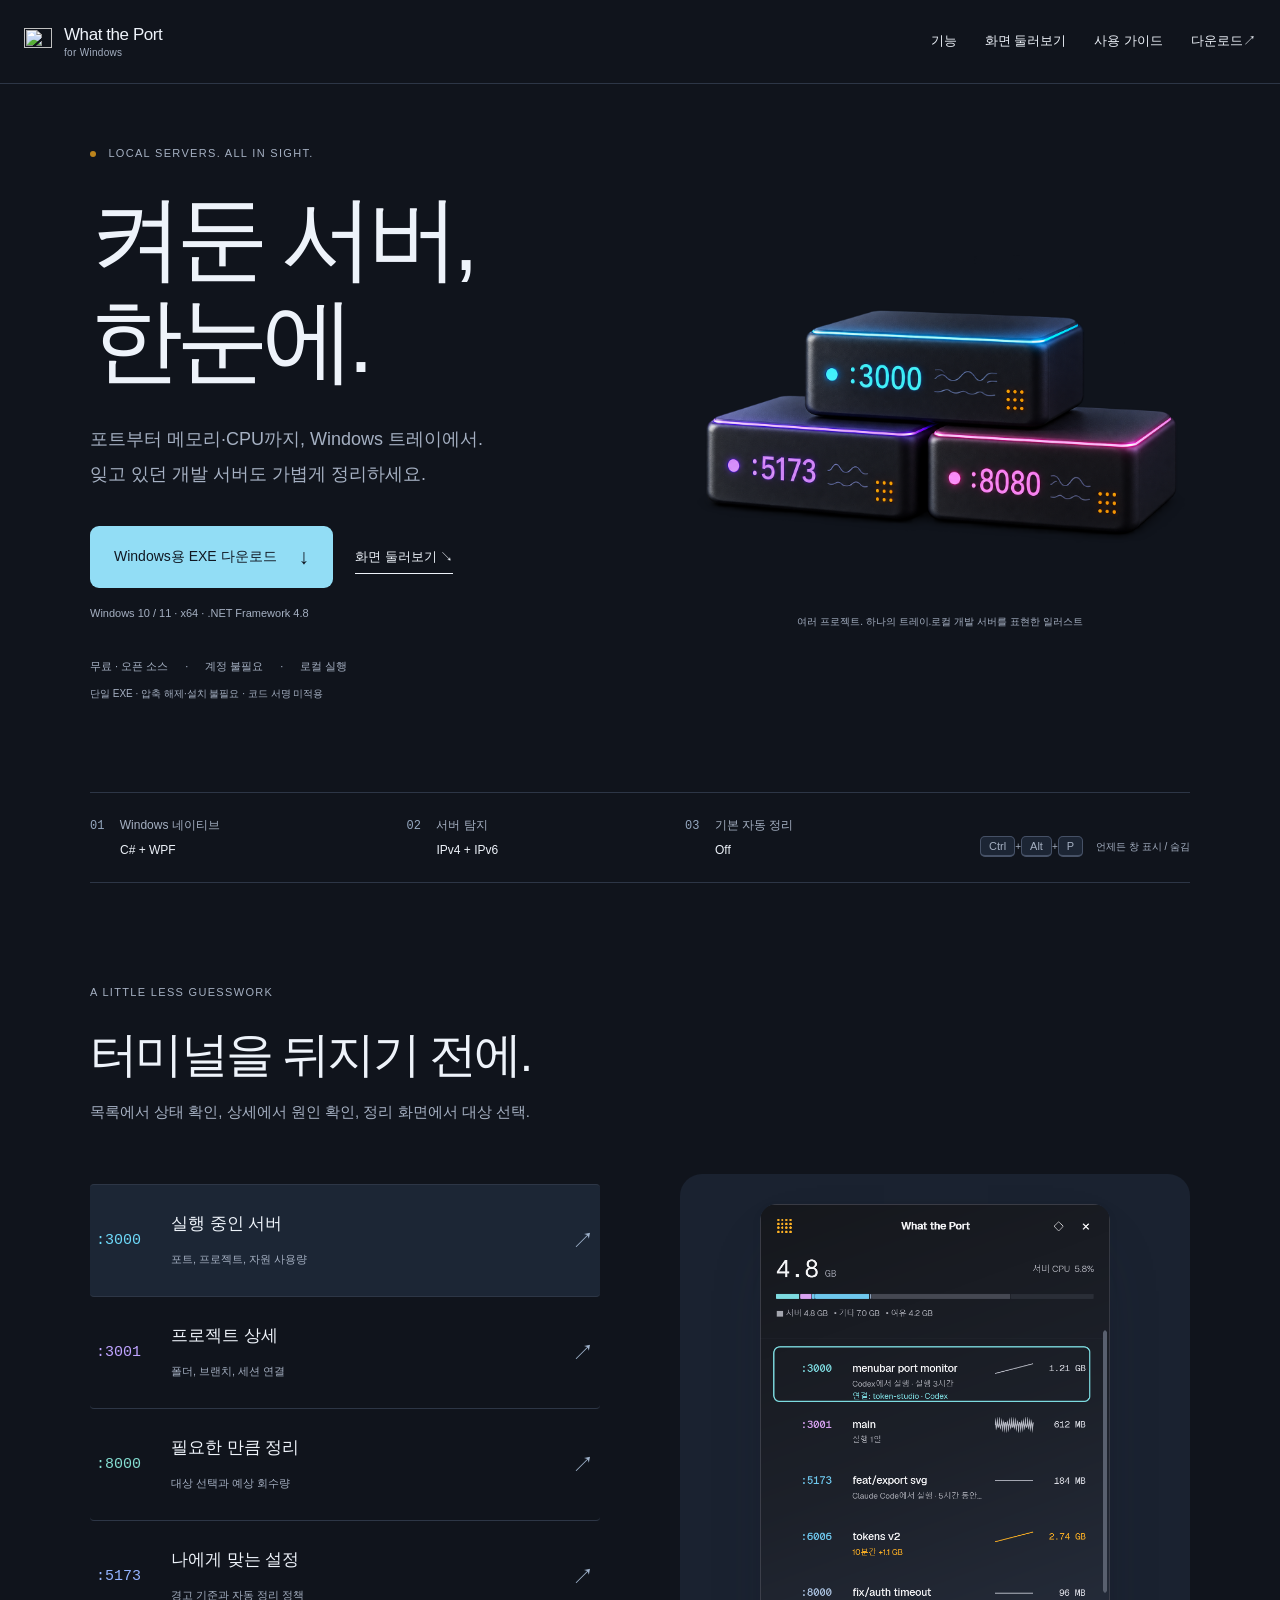
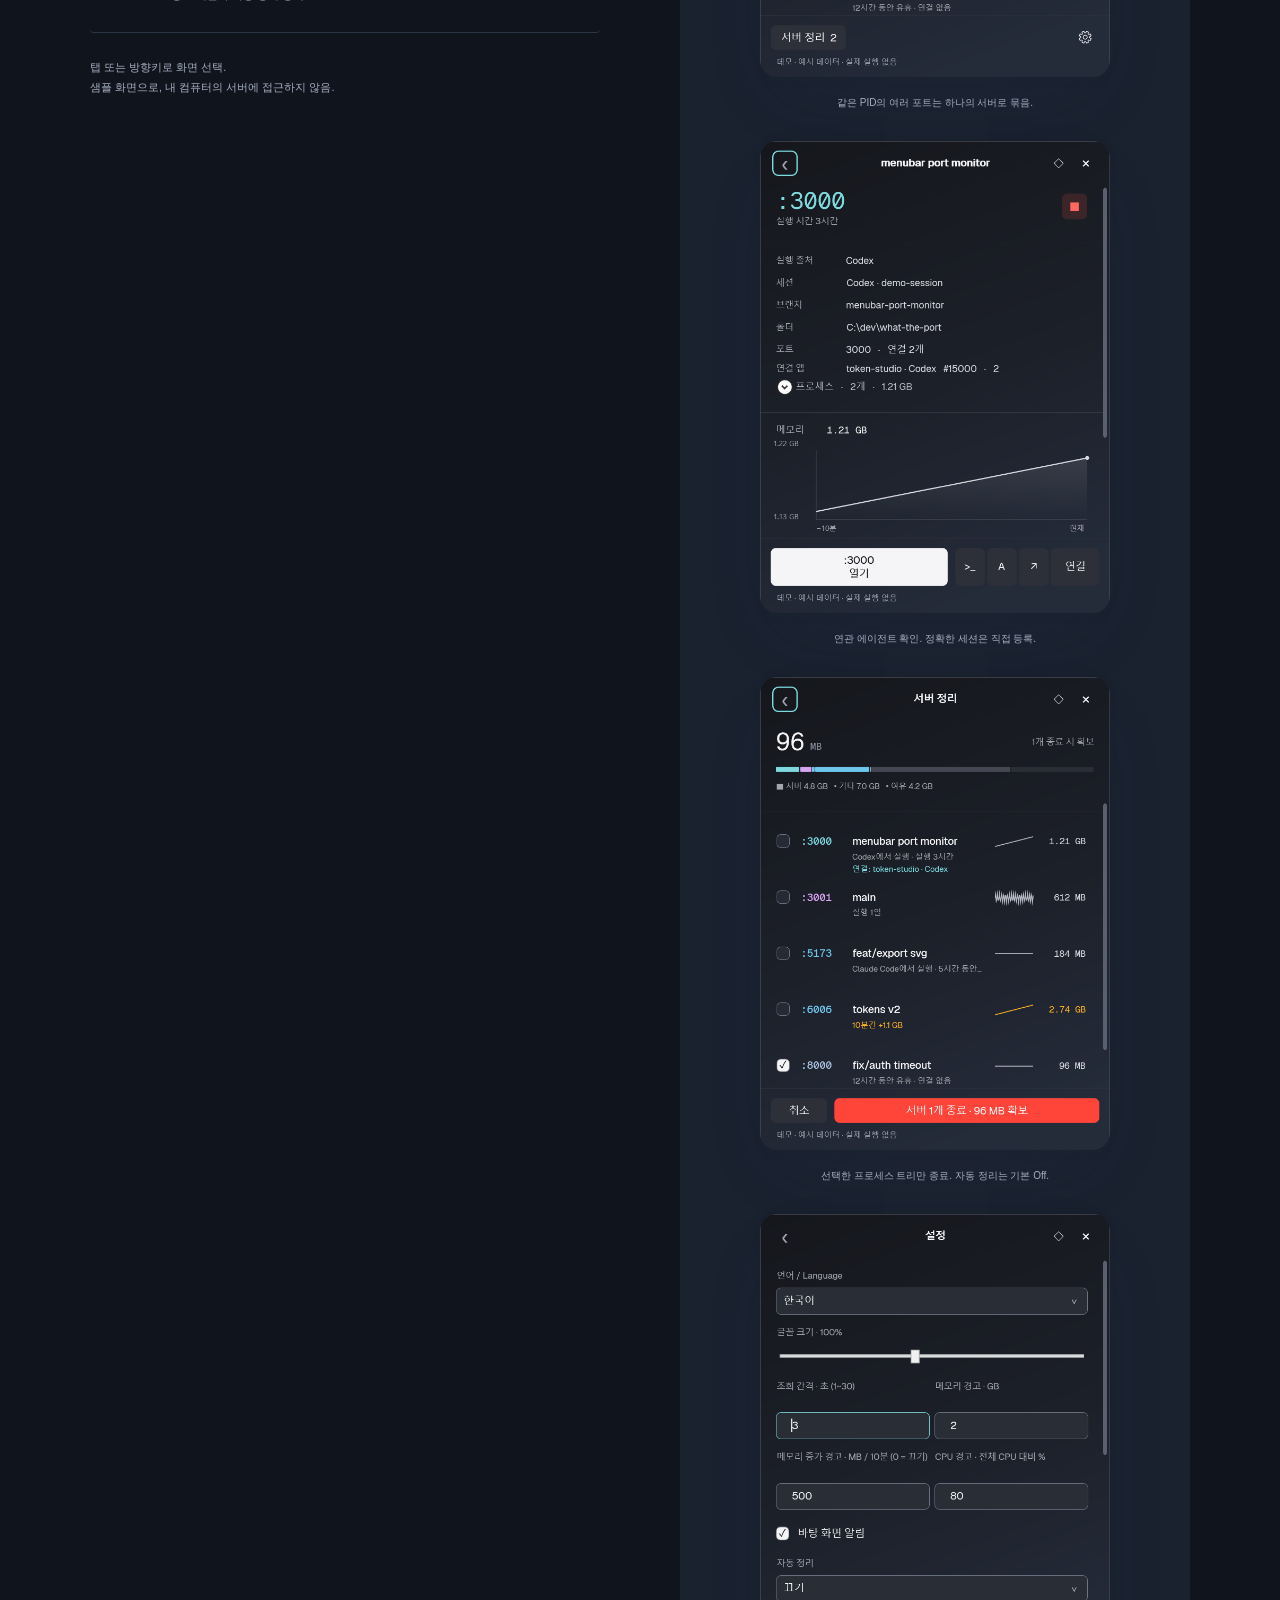
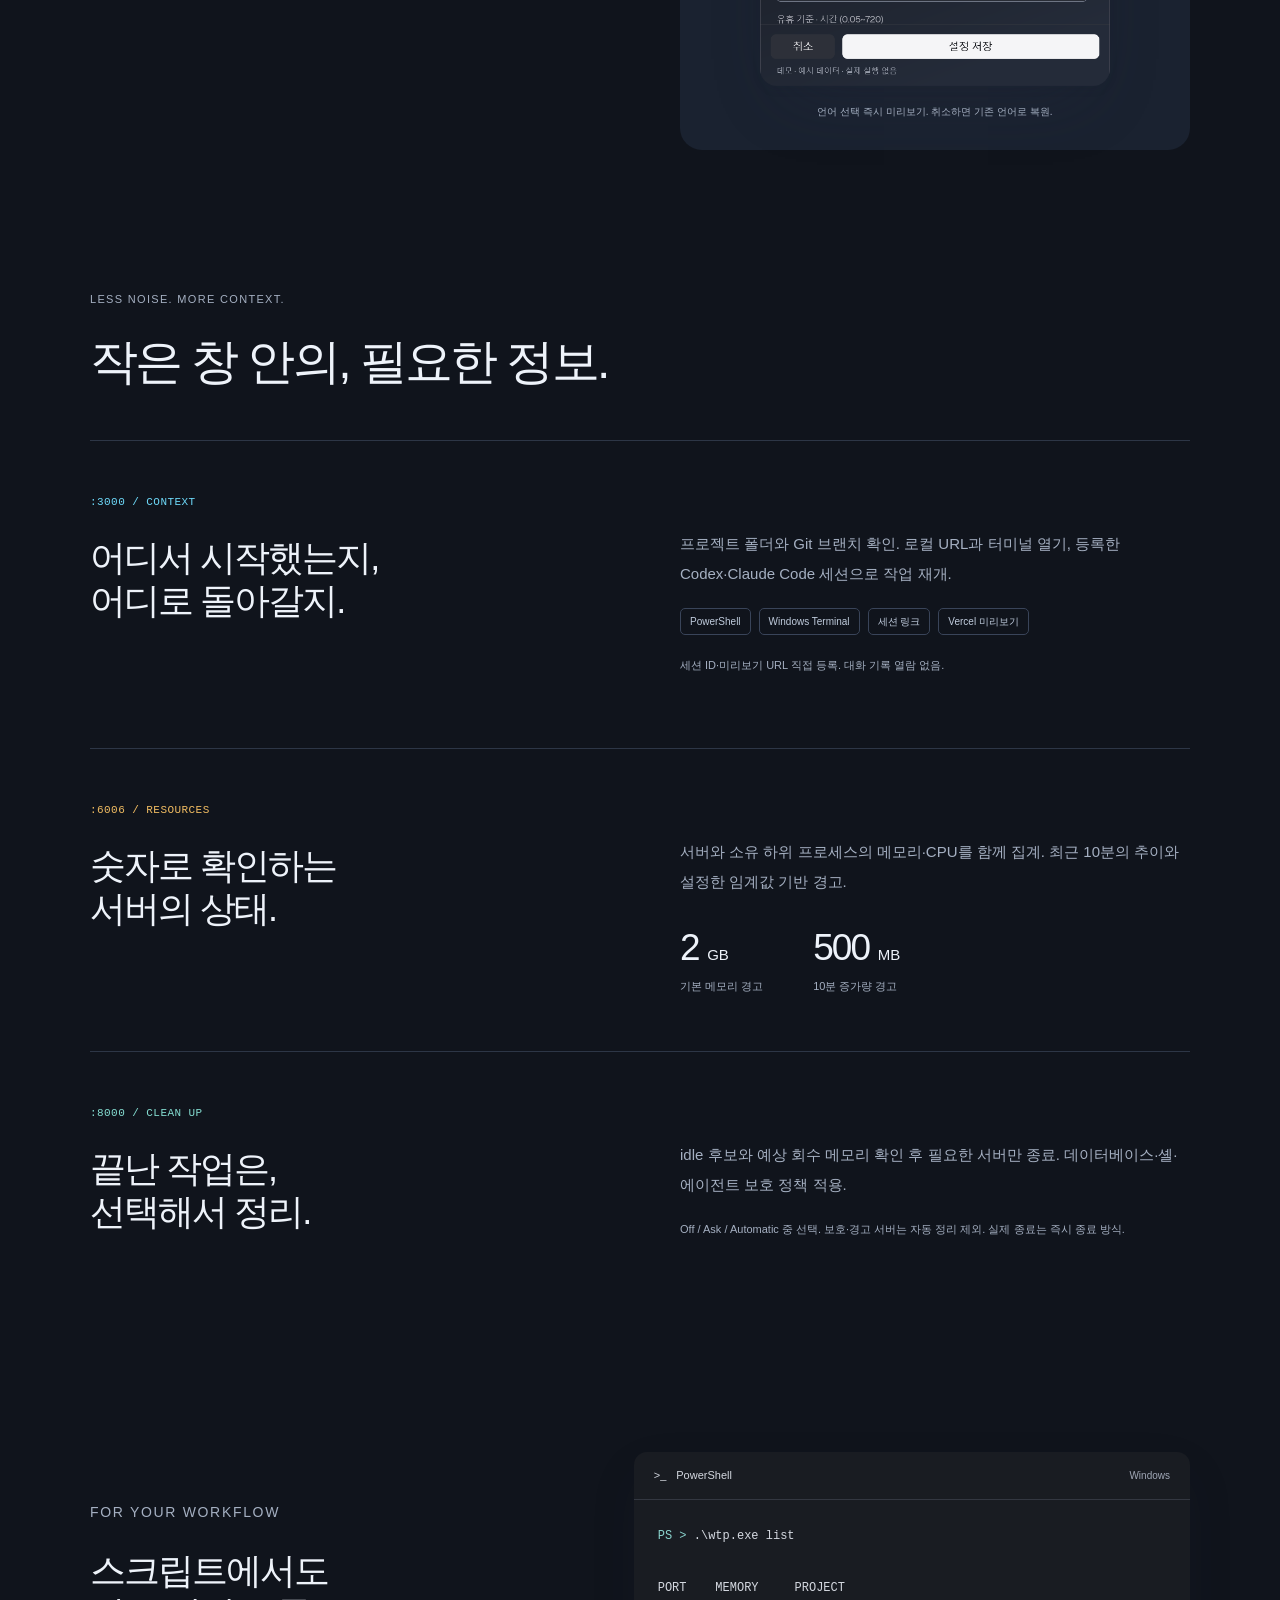
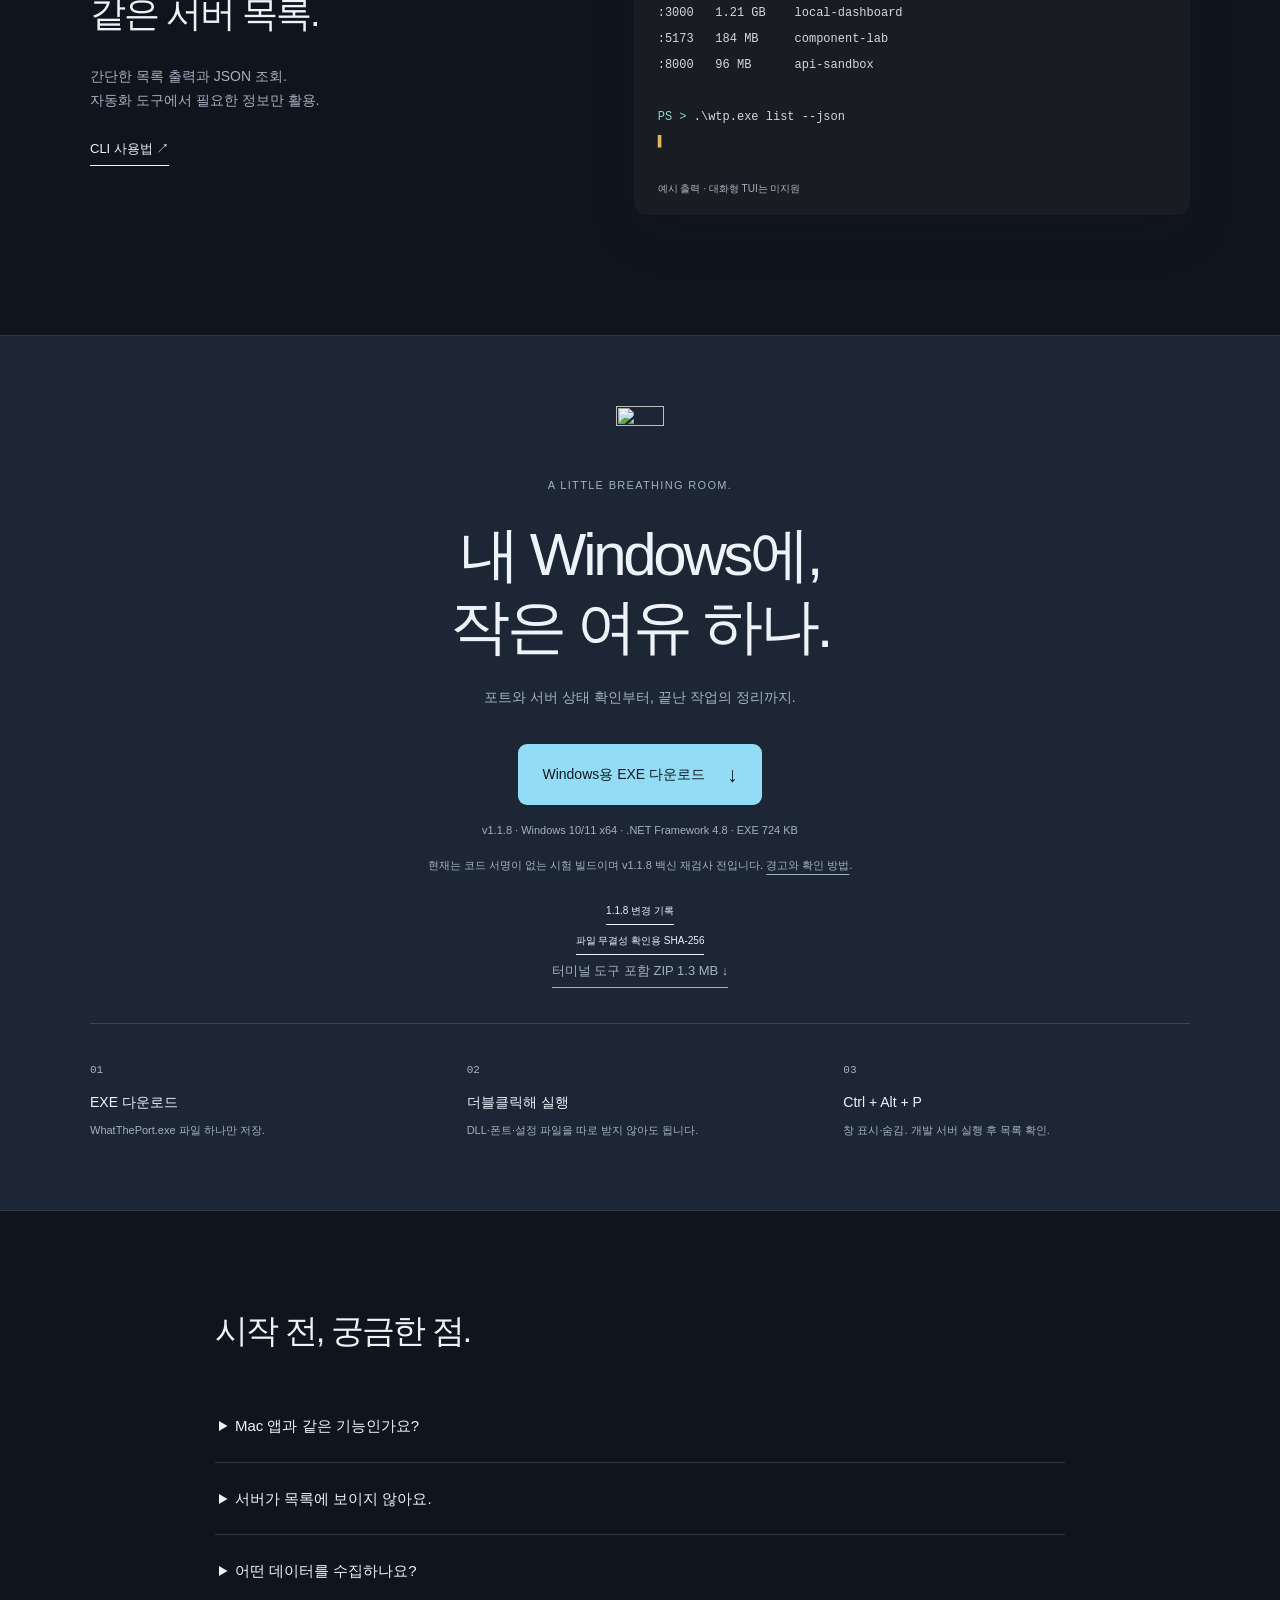
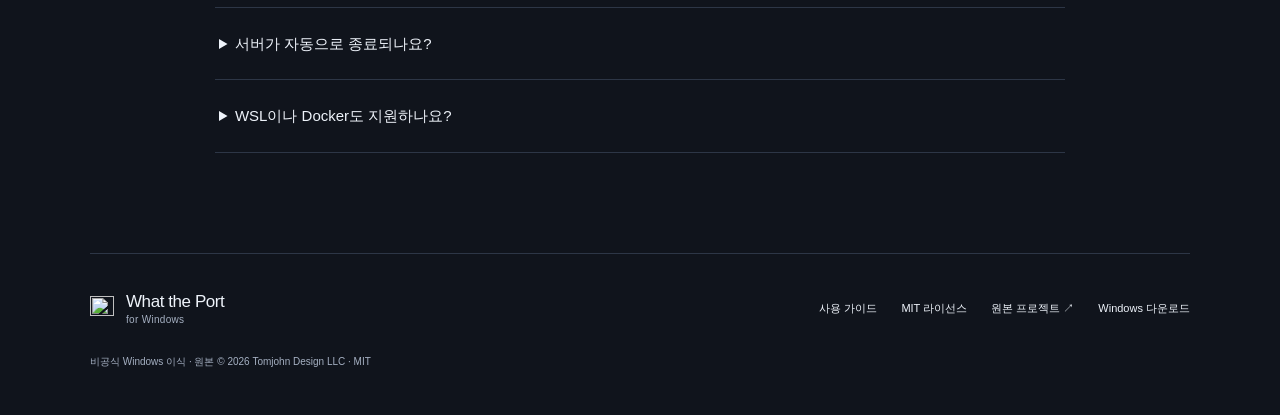
==== commit a1438889: "fix: harden server management and publish v1.1.8" ====
--- a/docs/index.html
+++ b/docs/index.html
@@ -30,7 +30,7 @@
         <p class="eyebrow"><span class="status-dot" aria-hidden="true"></span> LOCAL SERVERS. ALL IN SIGHT.</p>
         <h1 id="hero-title">켜둔 서버,<br><span>한눈에.</span></h1>
         <p class="hero-description">포트부터 메모리·CPU까지, Windows 트레이에서.<br>잊고 있던 개발 서버도 가볍게 정리하세요.</p>
-        <div class="hero-actions"><a class="button button-dark" href="downloads/WhatThePort.exe" download="WhatThePort-v1.1.7.exe">Windows용 EXE 다운로드 <span aria-hidden="true">↓</span></a><a class="text-link" href="#preview">화면 둘러보기 <span aria-hidden="true">↘</span></a></div>
+        <div class="hero-actions"><a class="button button-dark" href="downloads/WhatThePort.exe" download="WhatThePort-v1.1.8.exe">Windows용 EXE 다운로드 <span aria-hidden="true">↓</span></a><a class="text-link" href="#preview">화면 둘러보기 <span aria-hidden="true">↘</span></a></div>
         <p class="system-note">Windows 10 / 11 · x64 · .NET Framework 4.8</p><p class="mobile-note">휴대폰에서는 가이드를 보고, 앱은 Windows PC에서 실행하세요.</p>
         <div class="hero-meta"><span>무료 · 오픈 소스</span><span>계정 불필요</span><span>로컬 실행</span></div>
         <p class="build-note">단일 EXE · 압축 해제·설치 불필요 · 코드 서명 미적용</p>
@@ -78,7 +78,7 @@
 
 <span class="prompt">PS &gt;</span> .\wtp.exe list --json
 <span class="terminal-cursor" aria-hidden="true">▌</span></code></pre><p class="terminal-caption">예시 출력 · 대화형 TUI는 미지원</p></div></section>
-    <section class="download-section" id="download" aria-labelledby="download-title"><div class="wrap download-inner"><img src="assets/favicon.svg" alt="" width="48" height="48"><p class="eyebrow">A LITTLE BREATHING ROOM.</p><h2 id="download-title">내 Windows에,<br>작은 여유 하나.</h2><p>포트와 서버 상태 확인부터, 끝난 작업의 정리까지.</p><a class="button button-dark" href="downloads/WhatThePort.exe" download="WhatThePort-v1.1.7.exe">Windows용 EXE 다운로드 <span aria-hidden="true">↓</span></a><p class="system-note">v1.1.7 · Windows 10/11 x64 · .NET Framework 4.8 · EXE <span data-exe-size>719 KB</span></p><p class="small-note">현재는 코드 서명이 없는 시험 빌드이며 v1.1.7 백신 재검사 전입니다. <a href="guide.html#download-warning">경고와 확인 방법</a>.</p><a class="text-link" href="https://github.com/seo-gali/what-the-port-win/blob/main/CHANGELOG.md">1.1.7 변경 기록</a><br><a class="text-link" href="downloads/SHA256SUMS.txt">파일 무결성 확인용 SHA-256</a><p><a class="text-link" href="downloads/WhatThePort-Windows-x64.zip" download="WhatThePort-v1.1.7-Windows-x64.zip">터미널 도구 포함 ZIP <span data-package-size>1.3 MB</span> ↓</a></p><ol class="install-steps"><li><span>01</span><strong>EXE 다운로드</strong><p>WhatThePort.exe 파일 하나만 저장.</p></li><li><span>02</span><strong>더블클릭해 실행</strong><p>DLL·폰트·설정 파일을 따로 받지 않아도 됩니다.</p></li><li><span>03</span><strong>Ctrl + Alt + P</strong><p>창 표시·숨김. 개발 서버 실행 후 목록 확인.</p></li></ol></div></section>
+    <section class="download-section" id="download" aria-labelledby="download-title"><div class="wrap download-inner"><img src="assets/favicon.svg" alt="" width="48" height="48"><p class="eyebrow">A LITTLE BREATHING ROOM.</p><h2 id="download-title">내 Windows에,<br>작은 여유 하나.</h2><p>포트와 서버 상태 확인부터, 끝난 작업의 정리까지.</p><a class="button button-dark" href="downloads/WhatThePort.exe" download="WhatThePort-v1.1.8.exe">Windows용 EXE 다운로드 <span aria-hidden="true">↓</span></a><p class="system-note">v1.1.8 · Windows 10/11 x64 · .NET Framework 4.8 · EXE <span data-exe-size>724 KB</span></p><p class="small-note">현재는 코드 서명이 없는 시험 빌드이며 v1.1.8 백신 재검사 전입니다. <a href="guide.html#download-warning">경고와 확인 방법</a>.</p><a class="text-link" href="https://github.com/seo-gali/what-the-port-win/blob/main/CHANGELOG.md">1.1.8 변경 기록</a><br><a class="text-link" href="downloads/SHA256SUMS.txt">파일 무결성 확인용 SHA-256</a><p><a class="text-link" href="downloads/WhatThePort-Windows-x64.zip" download="WhatThePort-v1.1.8-Windows-x64.zip">터미널 도구 포함 ZIP <span data-package-size>1.3 MB</span> ↓</a></p><ol class="install-steps"><li><span>01</span><strong>EXE 다운로드</strong><p>WhatThePort.exe 파일 하나만 저장.</p></li><li><span>02</span><strong>더블클릭해 실행</strong><p>DLL·폰트·설정 파일을 따로 받지 않아도 됩니다.</p></li><li><span>03</span><strong>Ctrl + Alt + P</strong><p>창 표시·숨김. 개발 서버 실행 후 목록 확인.</p></li></ol></div></section>
     <section class="faq wrap" aria-labelledby="faq-title"><h2 id="faq-title">시작 전, 궁금한 점.</h2><details><summary>Mac 앱과 같은 기능인가요?</summary><p>원본 WhatThePort의 비공식 Windows 이식입니다. WPF 트레이 UI, 포트 탐지, 차트와 정리 흐름을 구현했습니다. 한국어·영어 UI를 지원하며 선택 즉시 미리보기하고 저장할 수 있습니다. 서버 재시작·자동 업데이트·TUI는 미구현입니다.</p></details><details><summary>서버가 목록에 보이지 않아요.</summary><p>기본 필터는 Node, Python, .NET 등의 개발 런타임입니다. 사용자 정의 실행 파일은 모든 사용자 리스너 표시로 표시할 수 있습니다. wmux나 디버거의 내부 포트도 포함될 수 있으며 모든 리스너가 웹 서버인 것은 아닙니다.</p></details><details><summary>어떤 데이터를 수집하나요?</summary><p>로컬 TCP 테이블과 프로세스 정보로 상태를 확인합니다. 텔레메트리·자동 업데이트 요청은 없습니다. 에이전트의 대화 기록이나 인증 파일을 읽지 않으며 정확한 세션 ID는 직접 등록합니다. 이 웹 페이지에도 분석·추적 스크립트가 없습니다.</p></details><details><summary>서버가 자동으로 종료되나요?</summary><p>기본값은 Off입니다. 설정에서 Ask 또는 Automatic을 선택할 수 있습니다. 자동 정리는 연속 관측된 idle 서버만 대상으로 하며, 보호·경고 서버는 제외합니다. 처음에는 종료해도 되는 테스트 서버로 확인하세요.</p></details><details><summary>WSL이나 Docker도 지원하나요?</summary><p>Windows 네이티브 TCP 프로세스를 대상으로 합니다. WSL·Docker 내부 PID와 자원 귀속, UDP, 다른 사용자의 프로세스 상세는 지원하지 않습니다.</p></details></section>
   </main>
   <footer class="site-footer wrap"><a class="brand" href="index.html"><img src="assets/favicon.svg" width="24" height="24" alt=""><span>What the Port <span class="brand-platform">for Windows</span></span></a><nav aria-label="하단 메뉴"><a href="guide.html">사용 가이드</a><a href="license.html">MIT 라이선스</a><a href="https://github.com/tomjohndesign/what-the-port" rel="noreferrer">원본 프로젝트 ↗</a><a href="#download">Windows 다운로드</a></nav><p>비공식 Windows 이식 · 원본 © 2026 Tomjohn Design LLC · MIT</p></footer>
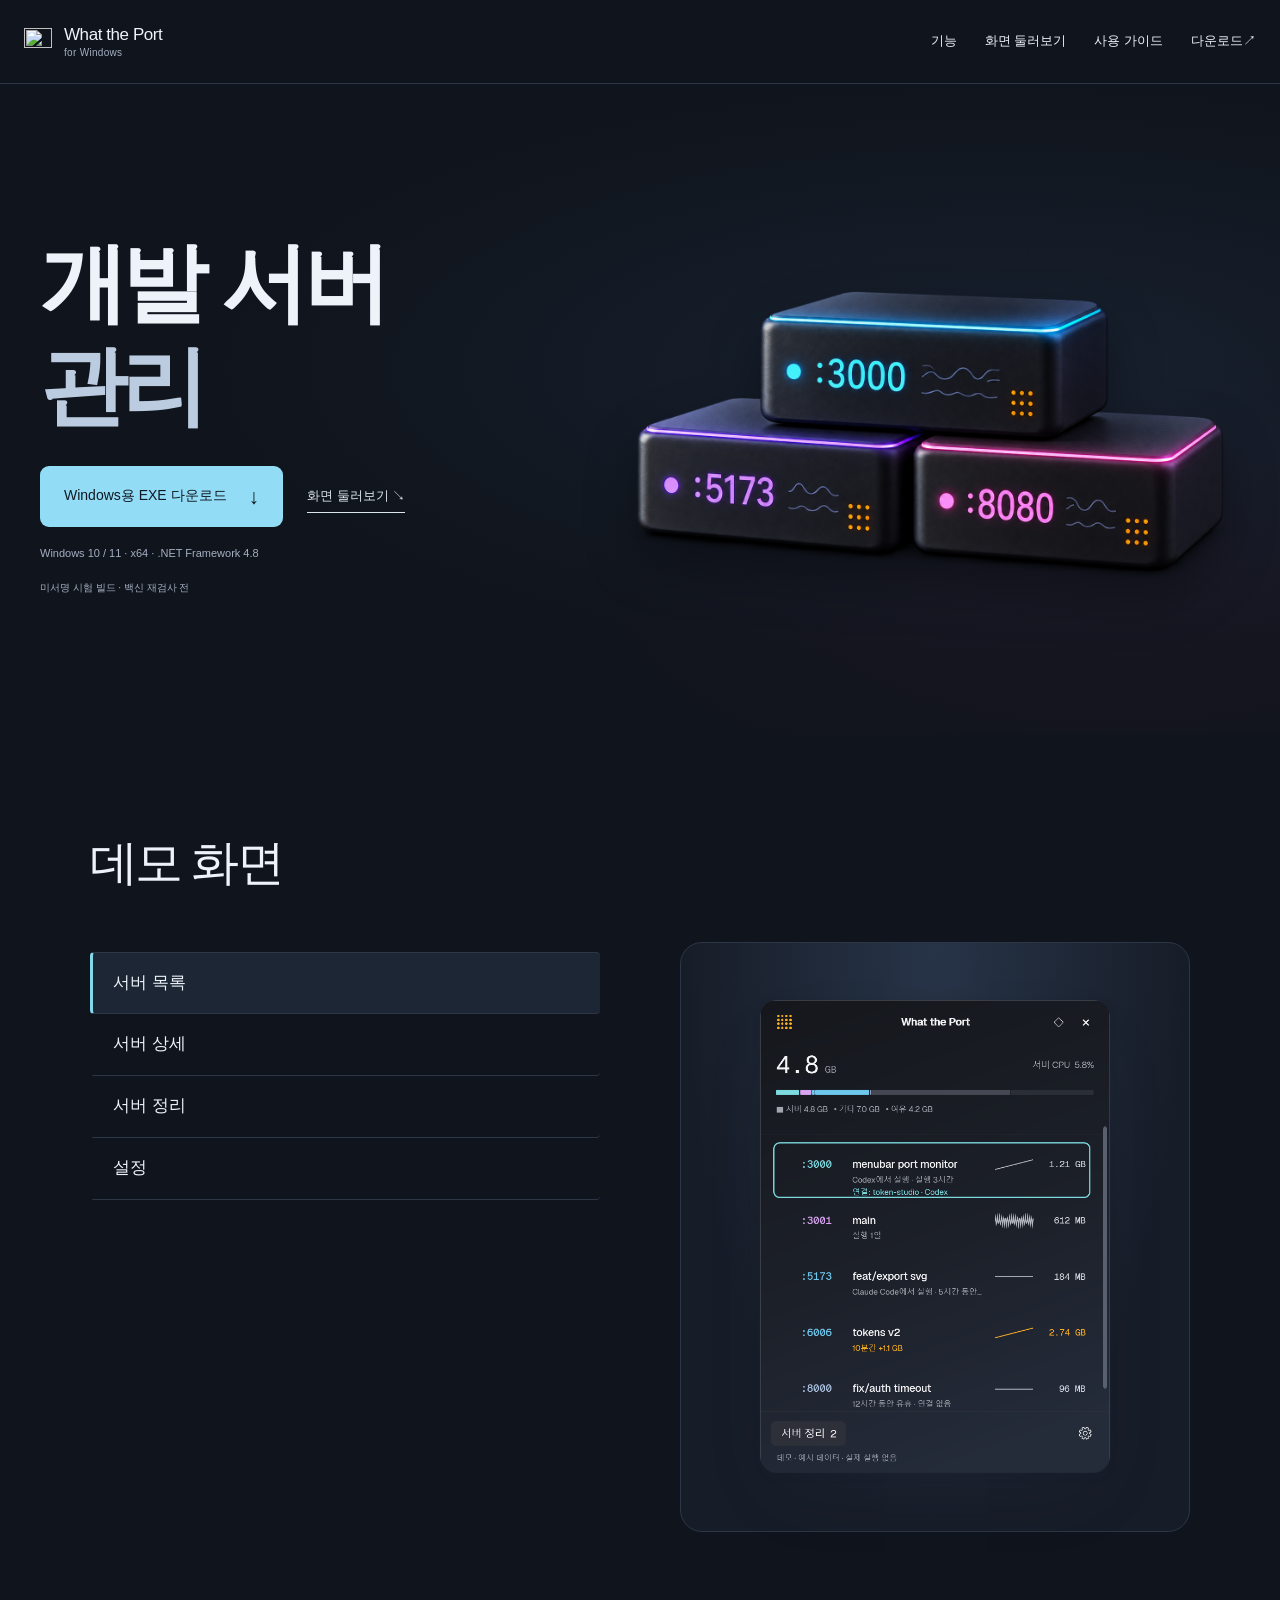
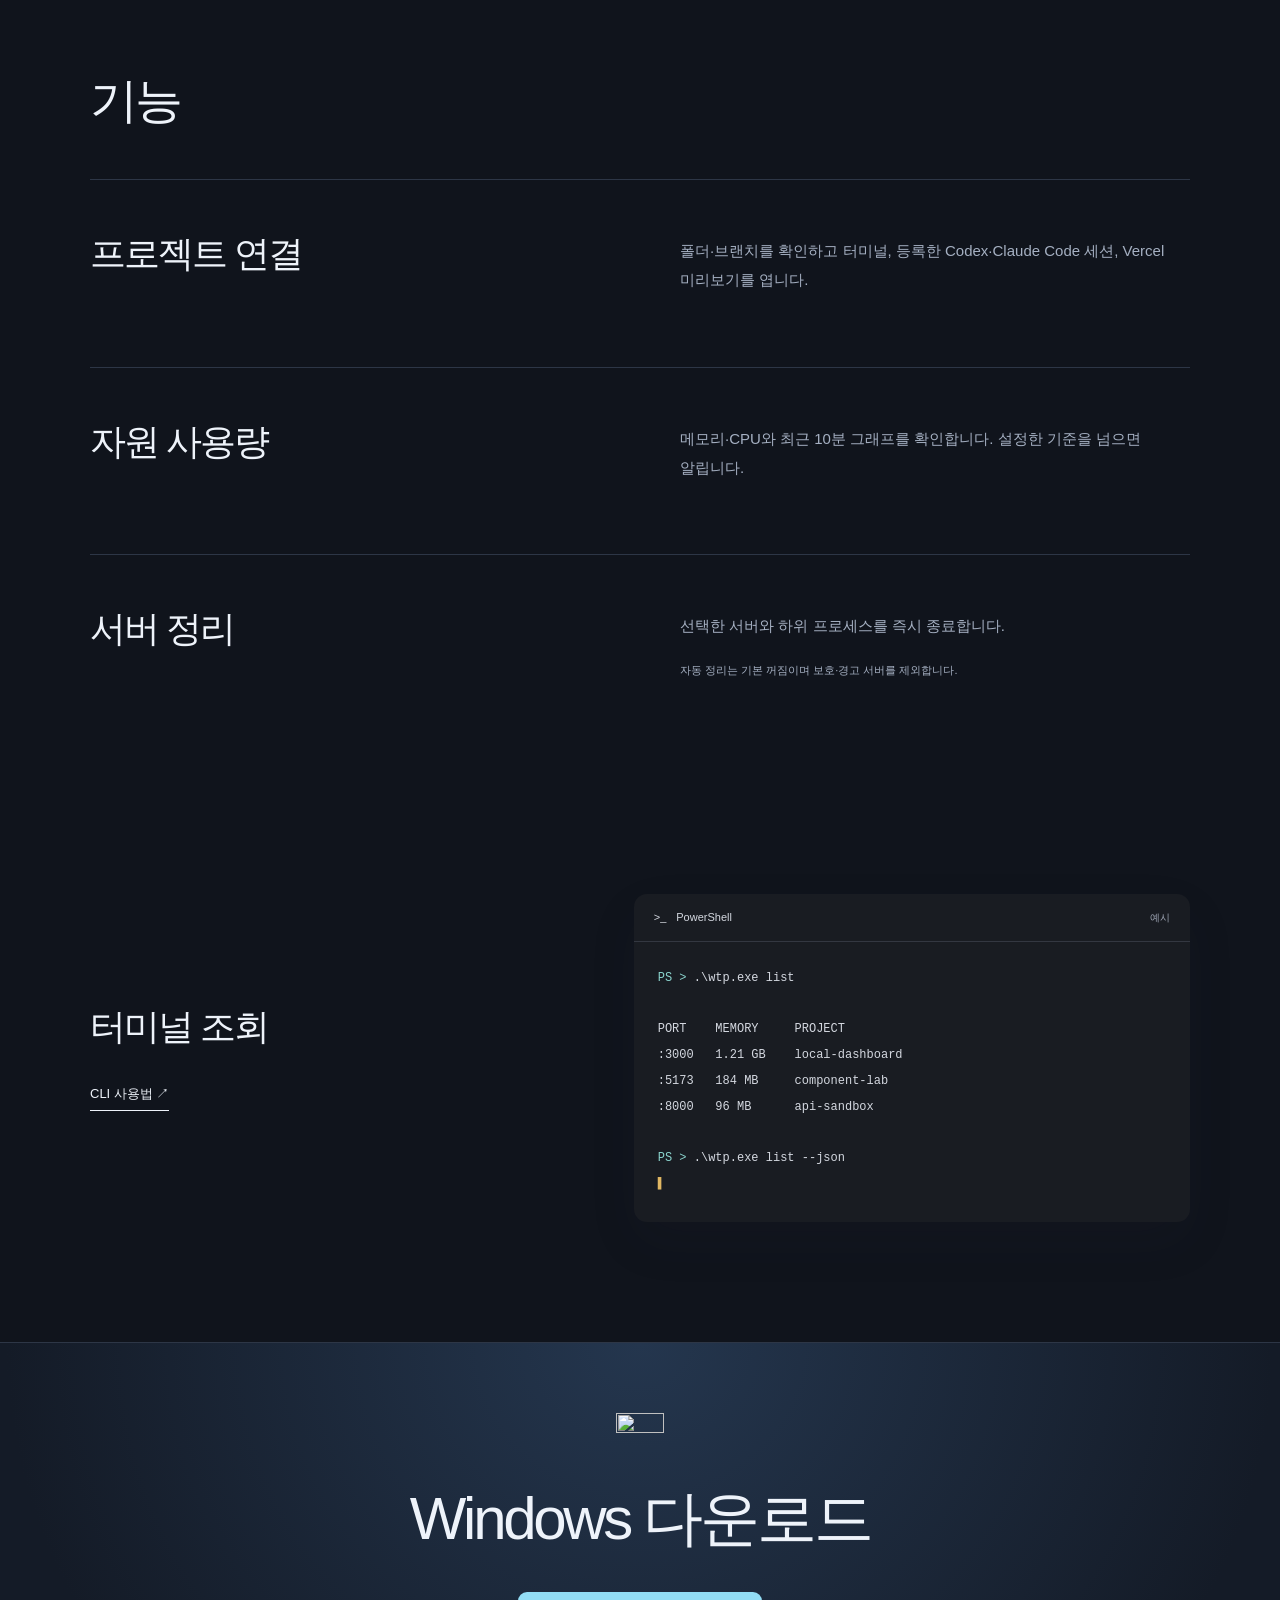
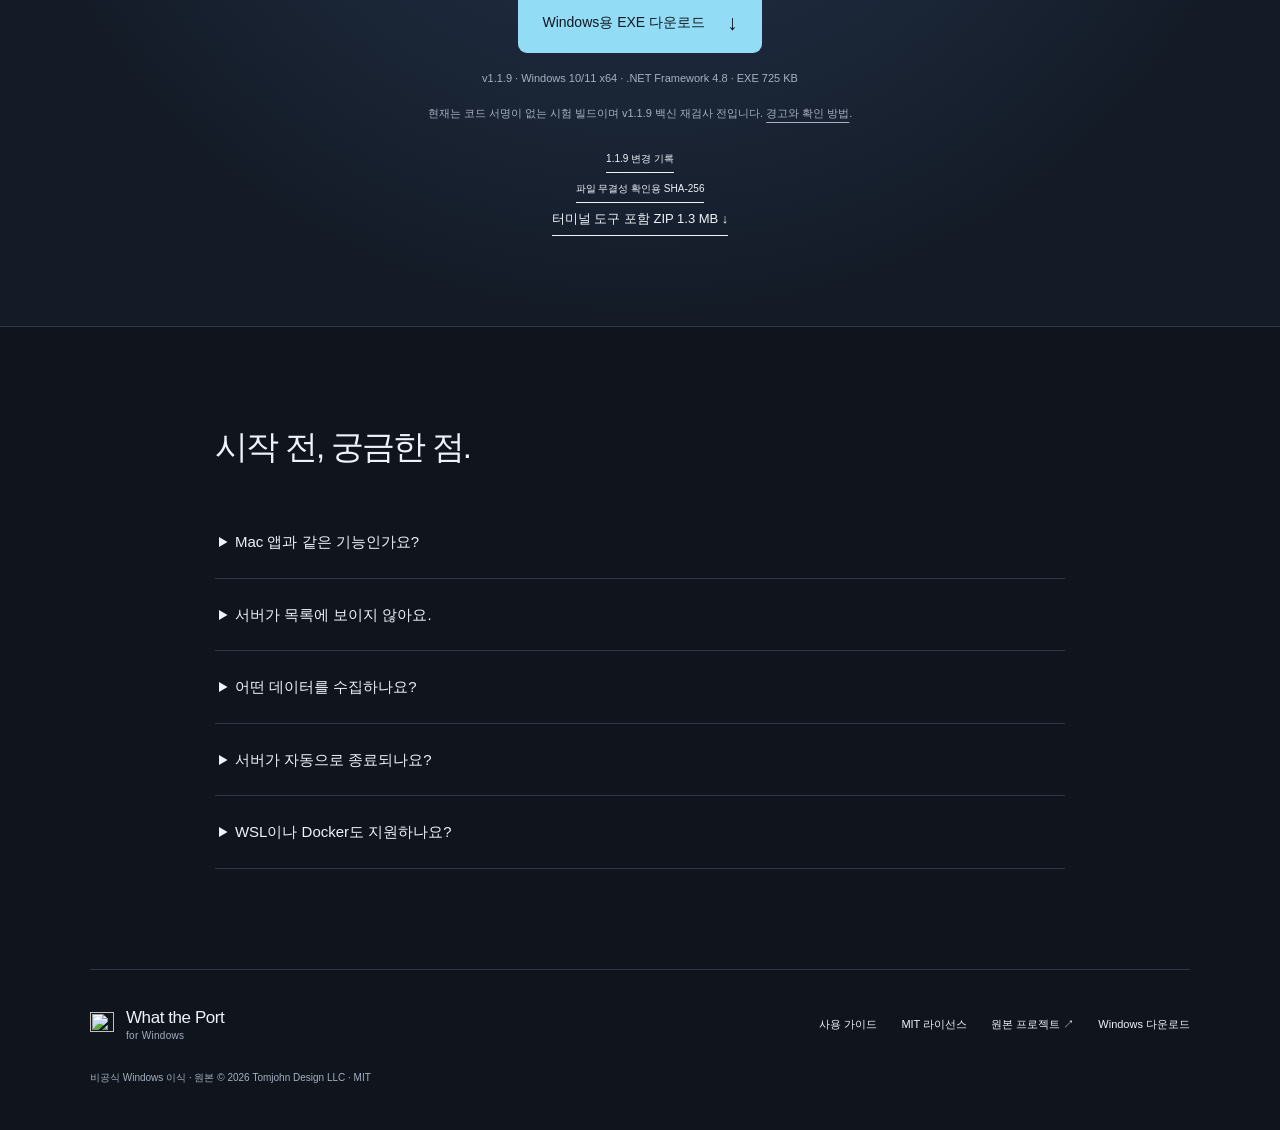
==== commit a2490266: "feat: add security checks and publish v1.1.9" ====
--- a/docs/index.html
+++ b/docs/index.html
@@ -2,17 +2,19 @@
 <html lang="ko">
 <head>
   <meta charset="utf-8">
+  <meta http-equiv="Content-Security-Policy" content="default-src 'self'; script-src 'self'; style-src 'self'; img-src 'self'; font-src 'self'; connect-src 'none'; object-src 'none'; base-uri 'none'; form-action 'none'">
+  <meta name="referrer" content="no-referrer">
   <meta name="viewport" content="width=device-width, initial-scale=1">
-  <title>What the Port for Windows — 로컬 개발 서버를 한눈에</title>
+  <title>What the Port for Windows — 개발 서버 관리</title>
   <meta name="description" content="Windows 트레이에서 개발 서버의 포트, 프로젝트, 메모리와 CPU 확인. 필요한 서버만 정리하는 무료 오픈 소스 WPF 앱. Windows 10/11 x64 포터블 다운로드.">
   <link rel="canonical" href="https://seo-gali.github.io/what-the-port-win/">
   <link rel="sitemap" type="application/xml" href="sitemap.xml">
   <meta name="theme-color" content="#10141c">
   <meta name="color-scheme" content="dark">
   <link rel="icon" href="assets/favicon.svg" type="image/svg+xml">
-  <link rel="stylesheet" href="assets/site.css?v=20261010-nav">
-  <link rel="stylesheet" href="assets/home.css">
-  <script src="assets/site.js?v=20261010-nav" defer></script>
+  <link rel="stylesheet" href="assets/site.css?v=20261118-security">
+  <link rel="stylesheet" href="assets/home.css?v=20261118-layout">
+  <script src="assets/site.js?v=20261118-security" defer></script>
 </head>
 <body>
   <a class="skip-link" href="#main">본문으로 건너뛰기</a>
@@ -27,49 +29,42 @@
     <div class="hero-shell">
     <section class="hero wrap" aria-labelledby="hero-title">
       <div class="hero-copy">
-        <p class="eyebrow"><span class="status-dot" aria-hidden="true"></span> LOCAL SERVERS. ALL IN SIGHT.</p>
-        <h1 id="hero-title">켜둔 서버,<br><span>한눈에.</span></h1>
-        <p class="hero-description">포트부터 메모리·CPU까지, Windows 트레이에서.<br>잊고 있던 개발 서버도 가볍게 정리하세요.</p>
-        <div class="hero-actions"><a class="button button-dark" href="downloads/WhatThePort.exe" download="WhatThePort-v1.1.8.exe">Windows용 EXE 다운로드 <span aria-hidden="true">↓</span></a><a class="text-link" href="#preview">화면 둘러보기 <span aria-hidden="true">↘</span></a></div>
-        <p class="system-note">Windows 10 / 11 · x64 · .NET Framework 4.8</p><p class="mobile-note">휴대폰에서는 가이드를 보고, 앱은 Windows PC에서 실행하세요.</p>
-        <div class="hero-meta"><span>무료 · 오픈 소스</span><span>계정 불필요</span><span>로컬 실행</span></div>
-        <p class="build-note">단일 EXE · 압축 해제·설치 불필요 · 코드 서명 미적용</p>
+        <h1 id="hero-title">개발 서버<br><span>관리</span></h1>
+        <div class="hero-actions"><a class="button button-dark" href="downloads/WhatThePort.exe" download="WhatThePort-v1.1.9.exe">Windows용 EXE 다운로드 <span aria-hidden="true">↓</span></a><a class="text-link" href="#preview">화면 둘러보기 <span aria-hidden="true">↘</span></a></div>
+        <p class="system-note">Windows 10 / 11 · x64 · .NET Framework 4.8</p>
+        <p class="build-note">미서명 시험 빌드 · 백신 재검사 전</p>
       </div>
       <figure class="server-visual">
         <img class="server-art" src="assets/images/hero-servers.webp" width="1448" height="1086" fetchpriority="high" alt="청록색 3000, 보라색 5173, 분홍색 8080 포트를 표시하는 세 개의 검은 서버 기기 일러스트">
-        <figcaption>여러 프로젝트. 하나의 트레이.<span>로컬 개발 서버를 표현한 일러스트</span></figcaption>
       </figure>
     </section>
     </div>
-    <div class="principles wrap" aria-label="제품 특징"><p><span class="mono">01</span> Windows 네이티브 <strong>C# + WPF</strong></p><p><span class="mono">02</span> 서버 탐지 <strong>IPv4 + IPv6</strong></p><p><span class="mono">03</span> 기본 자동 정리 <strong>Off</strong></p><div class="shortcut"><div><kbd>Ctrl</kbd><span>+</span><kbd>Alt</kbd><span>+</span><kbd>P</kbd></div><span>언제든 창 표시 / 숨김</span></div></div>
     <section class="preview-section wrap" id="preview" aria-labelledby="preview-title">
-      <div class="section-heading"><p class="eyebrow">A LITTLE LESS GUESSWORK</p><h2 id="preview-title">터미널을 뒤지기 전에.</h2><p>목록에서 상태 확인, 상세에서 원인 확인, 정리 화면에서 대상 선택.</p></div>
+      <div class="section-heading"><h2 id="preview-title">데모 화면</h2></div>
       <div class="preview-layout">
         <div class="preview-controls">
           <div class="view-tabs" role="tablist" aria-label="앱 화면 선택" aria-orientation="vertical">
-            <button id="tab-list" role="tab" aria-selected="true" aria-controls="panel-list" tabindex="0" data-view="list"><span class="port cyan">:3000</span><span><strong>실행 중인 서버</strong><small>포트, 프로젝트, 자원 사용량</small></span><span class="tab-arrow" aria-hidden="true">↗</span></button>
-            <button id="tab-detail" role="tab" aria-selected="false" aria-controls="panel-detail" tabindex="-1" data-view="detail"><span class="port purple">:3001</span><span><strong>프로젝트 상세</strong><small>폴더, 브랜치, 세션 연결</small></span><span class="tab-arrow" aria-hidden="true">↗</span></button>
-            <button id="tab-cleanup" role="tab" aria-selected="false" aria-controls="panel-cleanup" tabindex="-1" data-view="cleanup"><span class="port teal">:8000</span><span><strong>필요한 만큼 정리</strong><small>대상 선택과 예상 회수량</small></span><span class="tab-arrow" aria-hidden="true">↗</span></button>
-            <button id="tab-settings" role="tab" aria-selected="false" aria-controls="panel-settings" tabindex="-1" data-view="settings"><span class="port blue">:5173</span><span><strong>나에게 맞는 설정</strong><small>경고 기준과 자동 정리 정책</small></span><span class="tab-arrow" aria-hidden="true">↗</span></button>
+            <button id="tab-list" role="tab" aria-selected="true" aria-controls="panel-list" tabindex="0" data-view="list"><span><strong>서버 목록</strong></span></button>
+            <button id="tab-detail" role="tab" aria-selected="false" aria-controls="panel-detail" tabindex="-1" data-view="detail"><span><strong>서버 상세</strong></span></button>
+            <button id="tab-cleanup" role="tab" aria-selected="false" aria-controls="panel-cleanup" tabindex="-1" data-view="cleanup"><span><strong>서버 정리</strong></span></button>
+            <button id="tab-settings" role="tab" aria-selected="false" aria-controls="panel-settings" tabindex="-1" data-view="settings"><span><strong>설정</strong></span></button>
           </div>
-          <p class="preview-hint">탭 또는 방향키로 화면 선택.<br>샘플 화면으로, 내 컴퓨터의 서버에 접근하지 않음.</p>
-          <noscript><p>스크립트가 꺼져 있어 모든 화면을 순서대로 표시합니다.</p></noscript>
         </div>
         <div class="preview-stage">
-          <figure id="panel-list" role="tabpanel" aria-labelledby="tab-list" tabindex="0"><img class="app-shot" src="assets/images/list.png" width="660" height="891" loading="lazy" alt="서버 다섯 개, 서버 메모리 합계 4.8 GB와 서버별 상태를 표시한 목록"><figcaption>같은 PID의 여러 포트는 하나의 서버로 묶음.</figcaption></figure>
-          <figure id="panel-detail" role="tabpanel" aria-labelledby="tab-detail" tabindex="0"><img class="app-shot" src="assets/images/detail.png" width="660" height="891" loading="lazy" alt="3000 포트의 프로젝트 폴더, Git 브랜치, 메모리 1.21 GB 및 최근 10분 CPU 차트"><figcaption>연관 에이전트 확인. 정확한 세션은 직접 등록.</figcaption></figure>
-          <figure id="panel-cleanup" role="tabpanel" aria-labelledby="tab-cleanup" tabindex="0"><img class="app-shot" src="assets/images/cleanup.png" width="660" height="891" loading="lazy" alt="서버별 체크박스와 종료 버튼, 선택한 서버의 예상 회수 메모리가 있는 정리 화면"><figcaption>선택한 프로세스 트리만 종료. 자동 정리는 기본 Off.</figcaption></figure>
-          <figure id="panel-settings" role="tabpanel" aria-labelledby="tab-settings" tabindex="0"><img class="app-shot" src="assets/images/settings.png" width="660" height="891" loading="lazy" alt="샘플 주기 3초, 메모리 경고 2 GB, 자동 정리 Off를 표시한 설정 화면"><figcaption>언어 선택 즉시 미리보기. 취소하면 기존 언어로 복원.</figcaption></figure>
+          <figure id="panel-list" role="tabpanel" aria-labelledby="tab-list" tabindex="0"><img class="app-shot" src="assets/images/list.png" width="660" height="891" loading="lazy" alt="서버 다섯 개, 서버 메모리 합계 4.8 GB와 서버별 상태를 표시한 목록"></figure>
+          <figure id="panel-detail" role="tabpanel" aria-labelledby="tab-detail" tabindex="0"><img class="app-shot" src="assets/images/detail.png" width="660" height="891" loading="lazy" alt="3000 포트의 프로젝트 폴더, Git 브랜치, 메모리 1.21 GB 및 최근 10분 CPU 차트"></figure>
+          <figure id="panel-cleanup" role="tabpanel" aria-labelledby="tab-cleanup" tabindex="0"><img class="app-shot" src="assets/images/cleanup.png" width="660" height="891" loading="lazy" alt="서버별 체크박스와 종료 버튼, 선택한 서버의 예상 회수 메모리가 있는 정리 화면"></figure>
+          <figure id="panel-settings" role="tabpanel" aria-labelledby="tab-settings" tabindex="0"><img class="app-shot" src="assets/images/settings.png" width="660" height="891" loading="lazy" alt="샘플 주기 3초, 메모리 경고 2 GB, 자동 정리 Off를 표시한 설정 화면"></figure>
         </div>
       </div>
     </section>
     <section id="features" class="features wrap" aria-labelledby="features-title">
-      <div class="section-heading"><p class="eyebrow">LESS NOISE. MORE CONTEXT.</p><h2 id="features-title">작은 창 안의, 필요한 정보.</h2></div>
-      <article class="feature-row"><div><span class="feature-number mono cyan">:3000 / CONTEXT</span><h3>어디서 시작했는지,<br>어디로 돌아갈지.</h3></div><div><p>프로젝트 폴더와 Git 브랜치 확인. 로컬 URL과 터미널 열기, 등록한 Codex·Claude Code 세션으로 작업 재개.</p><div class="tags"><span>PowerShell</span><span>Windows Terminal</span><span>세션 링크</span><span>Vercel 미리보기</span></div><p class="small-note">세션 ID·미리보기 URL 직접 등록. 대화 기록 열람 없음.</p></div></article>
-      <article class="feature-row"><div><span class="feature-number mono amber">:6006 / RESOURCES</span><h3>숫자로 확인하는<br>서버의 상태.</h3></div><div><p>서버와 소유 하위 프로세스의 메모리·CPU를 함께 집계. 최근 10분의 추이와 설정한 임계값 기반 경고.</p><div class="thresholds"><p><strong>2 <small>GB</small></strong><span>기본 메모리 경고</span></p><p><strong>500 <small>MB</small></strong><span>10분 증가량 경고</span></p></div></div></article>
-      <article class="feature-row"><div><span class="feature-number mono teal">:8000 / CLEAN UP</span><h3>끝난 작업은,<br>선택해서 정리.</h3></div><div><p>idle 후보와 예상 회수 메모리 확인 후 필요한 서버만 종료. 데이터베이스·셸·에이전트 보호 정책 적용.</p><p class="small-note">Off / Ask / Automatic 중 선택. 보호·경고 서버는 자동 정리 제외. 실제 종료는 즉시 종료 방식.</p></div></article>
+      <div class="section-heading"><h2 id="features-title">기능</h2></div>
+      <article class="feature-row"><div><h3>프로젝트 연결</h3></div><div><p>폴더·브랜치를 확인하고 터미널, 등록한 Codex·Claude Code 세션, Vercel 미리보기를 엽니다.</p></div></article>
+      <article class="feature-row"><div><h3>자원 사용량</h3></div><div><p>메모리·CPU와 최근 10분 그래프를 확인합니다. 설정한 기준을 넘으면 알립니다.</p></div></article>
+      <article class="feature-row"><div><h3>서버 정리</h3></div><div><p>선택한 서버와 하위 프로세스를 즉시 종료합니다.</p><p class="small-note">자동 정리는 기본 꺼짐이며 보호·경고 서버를 제외합니다.</p></div></article>
     </section>
-    <section class="terminal-section wrap" aria-labelledby="terminal-title"><div><p class="eyebrow">FOR YOUR WORKFLOW</p><h2 id="terminal-title">스크립트에서도<br>같은 서버 목록.</h2><p>간단한 목록 출력과 JSON 조회.<br>자동화 도구에서 필요한 정보만 활용.</p><a class="text-link" href="guide.html#cli">CLI 사용법 <span aria-hidden="true">↗</span></a></div><div class="terminal"><div class="terminal-title"><span aria-hidden="true">&gt;_</span> PowerShell <span>Windows</span></div><pre tabindex="0" aria-label="서버 목록 조회 명령 예시"><code><span class="prompt">PS &gt;</span> .\wtp.exe list
+    <section class="terminal-section wrap" aria-labelledby="terminal-title"><div><h2 id="terminal-title">터미널 조회</h2><a class="text-link" href="guide.html#cli">CLI 사용법 <span aria-hidden="true">↗</span></a></div><div class="terminal"><div class="terminal-title"><span aria-hidden="true">&gt;_</span> PowerShell <span>예시</span></div><pre tabindex="0" aria-label="서버 목록 조회 명령 예시"><code><span class="prompt">PS &gt;</span> .\wtp.exe list
 
 PORT    MEMORY     PROJECT
 :3000   1.21 GB    local-dashboard
@@ -77,8 +72,8 @@
 :8000   96 MB      api-sandbox
 
 <span class="prompt">PS &gt;</span> .\wtp.exe list --json
-<span class="terminal-cursor" aria-hidden="true">▌</span></code></pre><p class="terminal-caption">예시 출력 · 대화형 TUI는 미지원</p></div></section>
-    <section class="download-section" id="download" aria-labelledby="download-title"><div class="wrap download-inner"><img src="assets/favicon.svg" alt="" width="48" height="48"><p class="eyebrow">A LITTLE BREATHING ROOM.</p><h2 id="download-title">내 Windows에,<br>작은 여유 하나.</h2><p>포트와 서버 상태 확인부터, 끝난 작업의 정리까지.</p><a class="button button-dark" href="downloads/WhatThePort.exe" download="WhatThePort-v1.1.8.exe">Windows용 EXE 다운로드 <span aria-hidden="true">↓</span></a><p class="system-note">v1.1.8 · Windows 10/11 x64 · .NET Framework 4.8 · EXE <span data-exe-size>724 KB</span></p><p class="small-note">현재는 코드 서명이 없는 시험 빌드이며 v1.1.8 백신 재검사 전입니다. <a href="guide.html#download-warning">경고와 확인 방법</a>.</p><a class="text-link" href="https://github.com/seo-gali/what-the-port-win/blob/main/CHANGELOG.md">1.1.8 변경 기록</a><br><a class="text-link" href="downloads/SHA256SUMS.txt">파일 무결성 확인용 SHA-256</a><p><a class="text-link" href="downloads/WhatThePort-Windows-x64.zip" download="WhatThePort-v1.1.8-Windows-x64.zip">터미널 도구 포함 ZIP <span data-package-size>1.3 MB</span> ↓</a></p><ol class="install-steps"><li><span>01</span><strong>EXE 다운로드</strong><p>WhatThePort.exe 파일 하나만 저장.</p></li><li><span>02</span><strong>더블클릭해 실행</strong><p>DLL·폰트·설정 파일을 따로 받지 않아도 됩니다.</p></li><li><span>03</span><strong>Ctrl + Alt + P</strong><p>창 표시·숨김. 개발 서버 실행 후 목록 확인.</p></li></ol></div></section>
+<span class="terminal-cursor" aria-hidden="true">▌</span></code></pre></div></section>
+    <section class="download-section" id="download" aria-labelledby="download-title"><div class="wrap download-inner"><img src="assets/favicon.svg" alt="" width="48" height="48"><h2 id="download-title">Windows 다운로드</h2><a class="button button-dark" href="downloads/WhatThePort.exe" download="WhatThePort-v1.1.9.exe">Windows용 EXE 다운로드 <span aria-hidden="true">↓</span></a><p class="system-note">v1.1.9 · Windows 10/11 x64 · .NET Framework 4.8 · EXE <span data-exe-size>725 KB</span></p><p class="small-note">현재는 코드 서명이 없는 시험 빌드이며 v1.1.9 백신 재검사 전입니다. <a href="guide.html#download-warning">경고와 확인 방법</a>.</p><a class="text-link" href="https://github.com/seo-gali/what-the-port-win/blob/main/CHANGELOG.md">1.1.9 변경 기록</a><br><a class="text-link" href="downloads/SHA256SUMS.txt">파일 무결성 확인용 SHA-256</a><p><a class="text-link" href="downloads/WhatThePort-Windows-x64.zip" download="WhatThePort-v1.1.9-Windows-x64.zip">터미널 도구 포함 ZIP <span data-package-size>1.3 MB</span> ↓</a></p></div></section>
     <section class="faq wrap" aria-labelledby="faq-title"><h2 id="faq-title">시작 전, 궁금한 점.</h2><details><summary>Mac 앱과 같은 기능인가요?</summary><p>원본 WhatThePort의 비공식 Windows 이식입니다. WPF 트레이 UI, 포트 탐지, 차트와 정리 흐름을 구현했습니다. 한국어·영어 UI를 지원하며 선택 즉시 미리보기하고 저장할 수 있습니다. 서버 재시작·자동 업데이트·TUI는 미구현입니다.</p></details><details><summary>서버가 목록에 보이지 않아요.</summary><p>기본 필터는 Node, Python, .NET 등의 개발 런타임입니다. 사용자 정의 실행 파일은 모든 사용자 리스너 표시로 표시할 수 있습니다. wmux나 디버거의 내부 포트도 포함될 수 있으며 모든 리스너가 웹 서버인 것은 아닙니다.</p></details><details><summary>어떤 데이터를 수집하나요?</summary><p>로컬 TCP 테이블과 프로세스 정보로 상태를 확인합니다. 텔레메트리·자동 업데이트 요청은 없습니다. 에이전트의 대화 기록이나 인증 파일을 읽지 않으며 정확한 세션 ID는 직접 등록합니다. 이 웹 페이지에도 분석·추적 스크립트가 없습니다.</p></details><details><summary>서버가 자동으로 종료되나요?</summary><p>기본값은 Off입니다. 설정에서 Ask 또는 Automatic을 선택할 수 있습니다. 자동 정리는 연속 관측된 idle 서버만 대상으로 하며, 보호·경고 서버는 제외합니다. 처음에는 종료해도 되는 테스트 서버로 확인하세요.</p></details><details><summary>WSL이나 Docker도 지원하나요?</summary><p>Windows 네이티브 TCP 프로세스를 대상으로 합니다. WSL·Docker 내부 PID와 자원 귀속, UDP, 다른 사용자의 프로세스 상세는 지원하지 않습니다.</p></details></section>
   </main>
   <footer class="site-footer wrap"><a class="brand" href="index.html"><img src="assets/favicon.svg" width="24" height="24" alt=""><span>What the Port <span class="brand-platform">for Windows</span></span></a><nav aria-label="하단 메뉴"><a href="guide.html">사용 가이드</a><a href="license.html">MIT 라이선스</a><a href="https://github.com/tomjohndesign/what-the-port" rel="noreferrer">원본 프로젝트 ↗</a><a href="#download">Windows 다운로드</a></nav><p>비공식 Windows 이식 · 원본 © 2026 Tomjohn Design LLC · MIT</p></footer>
--- a/docs/assets/site.css
+++ b/docs/assets/site.css
@@ -1,16 +1,16 @@
 @font-face{font-family:Geist;src:url(fonts/Geist-Regular.ttf) format('truetype');font-display:swap;font-weight:400}@font-face{font-family:Geist;src:url(fonts/Geist-Medium.ttf) format('truetype');font-display:swap;font-weight:500 900}
 :root{--paper:#10141c;--ink:#eef3fa;--muted:#a5b0c2;--line:#2d3646;--cyan:#6edafa;--purple:#bfa4ff;--teal:#85ded2;--blue:#93b3ff;--amber:#f2bd62;--focus:#6edafa;--radius:14px;color-scheme:dark}
-*{box-sizing:border-box}html{scroll-behavior:smooth;scroll-padding-top:100px}body{margin:0;background:var(--paper);color:var(--ink);font-family:Geist,'Malgun Gothic','Segoe UI',sans-serif;line-height:1.7;word-break:keep-all;overflow-wrap:anywhere}a{color:inherit;text-underline-offset:5px}button,input{font:inherit}button,a{-webkit-tap-highlight-color:transparent}button{cursor:pointer}button:disabled{cursor:default}img{max-width:100%;height:auto;display:block}figure{margin:0}h1,h2,h3,p{margin-top:0}h1,h2,h3{font-weight:500;letter-spacing:-.055em;line-height:1.2}h2{font-size:clamp(30px,4vw,48px)}h3{font-size:clamp(27px,3vw,36px)}p{margin-bottom:20px}button:focus-visible,a:focus-visible,summary:focus-visible,[tabindex]:focus-visible{outline:3px solid var(--focus);outline-offset:5px}button::-moz-focus-inner{border:0}[hidden]{display:none!important}.wrap{width:min(1100px,calc(100% - 80px));margin-inline:auto}.mono,.port,pre{font-family:Consolas,'Courier New',monospace}.eyebrow{font-size:11px;font-weight:500;letter-spacing:.12em;color:var(--muted);margin-bottom:24px}.cyan{color:var(--cyan)}.purple{color:var(--purple)}.teal{color:var(--teal)}.blue{color:var(--blue)}.amber{color:var(--amber)}
+*{box-sizing:border-box}html{scroll-behavior:smooth;scroll-padding-top:100px}body{margin:0;background:var(--paper);color:var(--ink);font-family:Geist,'Malgun Gothic','Segoe UI',sans-serif;line-height:1.7;word-break:keep-all;overflow-wrap:anywhere}a{color:inherit;text-underline-offset:5px}button,input{font:inherit}button,a{-webkit-tap-highlight-color:transparent}button{cursor:pointer}button:disabled{cursor:default}img{max-width:100%;height:auto;display:block}figure{margin:0}h1,h2,h3,p{margin-top:0}h1,h2,h3{font-weight:500;letter-spacing:-.055em;line-height:1.2}h2{font-size:clamp(30px,4vw,48px)}h3{font-size:clamp(27px,3vw,36px)}p{margin-bottom:20px}button:focus-visible,a:focus-visible,summary:focus-visible,[tabindex]:focus-visible{outline:3px solid var(--focus);outline-offset:5px}button::-moz-focus-inner{border:0}[hidden]{display:none!important}.wrap{width:min(1100px,calc(100% - 80px));margin-inline:auto}.mono,pre{font-family:Consolas,'Courier New',monospace}.cyan{color:var(--cyan)}.purple{color:var(--purple)}.teal{color:var(--teal)}.blue{color:var(--blue)}.amber{color:var(--amber)}
 .skip-link{position:fixed;z-index:100;left:16px;top:12px;padding:12px 20px;background:var(--ink);color:var(--paper);transform:translateY(-180%)}.skip-link:focus{transform:none}.site-header{max-width:1320px;margin:auto;min-height:100px;padding:20px 40px;display:flex;align-items:center;justify-content:space-between;gap:24px}.brand{display:inline-flex;align-items:center;gap:12px;font-size:17px;font-weight:500;text-decoration:none;letter-spacing:-.025em;line-height:1.3}.brand-platform{display:block;font-size:10px;color:var(--muted);font-weight:400;letter-spacing:.03em}.site-header nav{display:flex;align-items:center;gap:28px;font-size:13px}.site-header nav a{text-decoration:none;padding:10px 0}.site-header nav a:hover{text-decoration:underline}.nav-download{border-bottom:1px solid var(--ink)}.menu-toggle{display:none;background:none;color:var(--ink);border:1px solid var(--line);border-radius:8px;padding:9px 13px;min-height:44px}
-.hero{display:grid;grid-template-columns:1.1fr 1fr;gap:50px;align-items:center;padding-top:45px;padding-bottom:70px}.hero-copy{padding-top:15px}.status-dot{display:inline-block;width:6px;height:6px;background:#bc841c;border-radius:50%;margin-right:8px;vertical-align:middle}.hero h1{font-size:clamp(64px,7.3vw,96px);margin:0 0 30px;line-height:1.1;letter-spacing:-.075em}.hero-description{font-size:18px;line-height:1.95;color:#a5b0c2;margin-bottom:34px}.hero-actions{display:flex;align-items:center;gap:22px;flex-wrap:wrap}.button{display:inline-flex;align-items:center;justify-content:center;gap:22px;min-height:50px;padding:12px 23px;border:1px solid transparent;border-radius:9px;text-decoration:none;font-size:14px;font-weight:500;transition:background .2s}.button-dark{background:#92ddf5;color:#101722}.button-dark:hover{background:#b7edff}.button span{font-size:21px}.text-link{font-size:13px;font-weight:500;text-decoration:none;border-bottom:1px solid currentColor;padding:5px 0;display:inline-block}.system-note{font-size:11px;color:var(--muted);margin:16px 0}.hero-meta{display:flex;gap:17px;flex-wrap:wrap;font-size:11px;color:var(--muted);margin-top:34px}.hero-meta span+span:before{content:'·';padding-right:17px}.build-note{font-size:10px;color:var(--muted);margin-top:9px}.hero-visual{position:relative;justify-self:end;width:100%;max-width:420px}.tray-label{font-size:11px;color:var(--muted);text-align:right;transform:rotate(2deg);margin-bottom:14px}.tiny-dots{color:#f2bd62;font-size:18px;margin-right:9px}.app-shot{border-radius:17px;box-shadow:0 30px 65px -25px #272b3c50,0 4px 10px #1d263413}.hero-shot{width:100%}figcaption{font-size:10px;color:var(--muted);text-align:center;margin-top:17px}.shortcut{margin-top:18px;display:flex;gap:7px;justify-content:center;align-items:center;font-size:10px;color:var(--muted)}kbd{font:11px Geist,'Malgun Gothic',sans-serif;background:#1c2534;border:1px solid #465166;border-bottom-width:2px;border-radius:5px;padding:3px 8px}.shortcut>span:last-child{margin-left:6px}.principles{display:flex;justify-content:space-between;border-top:1px solid var(--line);border-bottom:1px solid var(--line);padding-block:22px;gap:15px;font-size:12px}.principles p{margin:0;color:var(--muted)}.principles .mono{margin-right:12px;color:#95a8c0}.principles strong{display:block;margin-left:30px;margin-top:4px;font-weight:500;color:var(--ink)}
-.section-heading{margin-bottom:50px}.section-heading h2{margin-bottom:15px}.section-heading>p:last-child{font-size:15px;color:var(--muted)}.preview-section{padding-block:100px}.preview-layout{display:grid;grid-template-columns:1fr 1fr;gap:80px;align-items:start}.preview-controls{padding-top:10px}.view-tabs{display:flex;flex-direction:column}.view-tabs button{border:0;border-bottom:1px solid var(--line);background:transparent;padding:25px 6px;display:flex;align-items:center;gap:22px;text-align:left;color:var(--ink);width:100%;border-radius:4px;min-height:90px}.view-tabs button:first-child{border-top:1px solid var(--line)}.view-tabs button[aria-selected=true]{background:#1c2635}.port{font-size:15px;min-width:53px}.view-tabs strong{font-size:17px;font-weight:500;display:block;margin-bottom:5px}.view-tabs small{font-size:11px;color:var(--muted)}.tab-arrow{margin-left:auto;font-size:22px;color:#a0b3cc}.preview-hint{font-size:11px;color:var(--muted);line-height:1.8;margin-top:25px}.preview-stage{min-height:590px;border-radius:22px;background:#1a2230;padding:30px;display:grid;align-items:start}.preview-stage figure{margin:auto;width:min(100%,350px)}.preview-stage figure+figure{margin-top:30px}.preview-stage img{width:100%}.preview-stage [role=tabpanel]:focus-visible{outline-offset:12px}
-.features{padding-top:40px;padding-bottom:70px}.feature-row{display:grid;grid-template-columns:1fr 1fr;gap:80px;padding:52px 0;border-top:1px solid var(--line);align-items:start}.feature-number{font-size:11px;letter-spacing:.04em;display:block;margin-bottom:24px}.feature-row h3{margin:0}.feature-row>div:last-child{padding-top:36px}.feature-row p{font-size:15px;line-height:1.95;color:var(--muted)}.tags{display:flex;gap:8px;flex-wrap:wrap;margin:20px 0}.tags span{border:1px solid #394459;border-radius:5px;padding:4px 9px;font-size:10px;color:#c0ccdd}.feature-row .small-note,.small-note{font-size:11px;color:var(--muted)}.thresholds{display:flex;gap:50px;margin-top:30px}.thresholds p{margin:0}.thresholds strong{display:block;font-size:37px;line-height:1.2;letter-spacing:-.05em;color:var(--ink);font-weight:400}.thresholds strong small{font-size:15px;letter-spacing:0}.thresholds span{font-size:11px}.terminal-section{padding-block:70px 120px;display:grid;grid-template-columns:1fr 1.15fr;gap:60px;align-items:center}.terminal-section h2{font-size:36px}.terminal-section p{font-size:14px;color:var(--muted)}.terminal{background:#191c22;color:#d4d8e0;border-radius:13px;box-shadow:0 20px 50px #272b3c14;min-width:0}.terminal-title{padding:14px 20px;border-bottom:1px solid #333741;display:flex;gap:10px;align-items:center;font-size:11px}.terminal-title>span:last-child{margin-left:auto;color:#a1a8b7;font-size:10px}.terminal pre{font-size:12px;line-height:2.15;padding:24px;margin:0;white-space:pre-wrap;overflow-wrap:anywhere;word-break:break-word}.prompt{color:#8bd4ce}.terminal-cursor{color:#e1b763}.terminal p.terminal-caption{color:#adb3c0;font-size:10px;padding:0 24px 18px;margin:0}
-.download-section{background:#1c2635;border-block:1px solid #2d3646;text-align:center;padding:70px 0}.download-inner>img{margin:0 auto 22px}.download-inner h2{font-size:clamp(37px,5vw,60px);margin-bottom:23px}.download-inner>p:not(.eyebrow){color:var(--muted);font-size:14px}.download-inner>.small-note,.download-inner>.system-note{font-size:11px!important}.download-inner>.button{margin-top:14px}.download-inner>.text-link{font-size:10px}.install-steps{list-style:none;text-align:left;padding:40px 0 0;display:grid;grid-template-columns:repeat(3,1fr);gap:30px;margin:35px 0 0;border-top:1px solid #394459}.install-steps li>span{display:block;font:11px Consolas,monospace;color:var(--muted);margin-bottom:12px}.install-steps strong{font-size:14px;font-weight:500}.install-steps p{font-size:11px;color:var(--muted);margin:6px 0 0}.faq{max-width:850px;padding-block:100px}.faq h2{margin-bottom:40px;font-size:33px}details{border-bottom:1px solid var(--line);padding-block:20px}summary{cursor:pointer;min-height:28px;padding:3px 4px;font-size:15px;font-weight:500}details p{font-size:14px;color:var(--muted);padding:15px 20px 0;margin-bottom:5px;line-height:1.9}.site-footer{border-top:1px solid var(--line);padding-block:35px;display:flex;flex-wrap:wrap;align-items:center;justify-content:space-between;gap:25px}.site-footer nav{display:flex;gap:24px;flex-wrap:wrap;font-size:11px}.site-footer nav a{text-decoration:none;padding:10px 0}.site-footer>p{width:100%;font-size:10px;color:var(--muted);margin:0}.sr-only{position:absolute;width:1px;height:1px;padding:0;margin:-1px;overflow:hidden;clip:rect(0,0,0,0);white-space:nowrap;border:0}.article-page{max-width:800px;padding-block:60px 100px}.article-page h1{font-size:48px}.article-page h2{font-size:26px;margin-top:48px}.article-page p,.article-page li{color:var(--muted);font-size:15px;line-height:1.9}.article-page code{overflow-wrap:anywhere;font-family:Consolas,monospace;font-size:.9em}.article-page pre{background:#1c2635;padding:22px;border-radius:10px;white-space:pre-wrap;overflow-wrap:anywhere;font-size:12px}.article-page table{width:100%;border-collapse:collapse;margin-block:20px;font-size:13px}.article-page th,.article-page td{padding:13px 10px;border-bottom:1px solid var(--line);text-align:left}.error-page{min-height:65vh;display:flex;flex-direction:column;justify-content:center;align-items:flex-start}.error-code{font:80px Consolas,monospace;color:#83b6db;margin-bottom:10px}.error-page h1{font-size:44px}.error-page p{color:var(--muted)}
+.hero{display:grid;grid-template-columns:1.1fr 1fr;gap:50px;align-items:center;padding-top:45px;padding-bottom:70px}.hero-copy{padding-top:15px}.hero h1{font-size:clamp(64px,7.3vw,96px);margin:0 0 30px;line-height:1.1;letter-spacing:-.075em}.hero-actions{display:flex;align-items:center;gap:22px;flex-wrap:wrap}.button{display:inline-flex;align-items:center;justify-content:center;gap:22px;min-height:50px;padding:12px 23px;border:1px solid transparent;border-radius:9px;text-decoration:none;font-size:14px;font-weight:500;transition:background .2s}.button-dark{background:#92ddf5;color:#101722}.button-dark:hover{background:#b7edff}.button span{font-size:21px}.text-link{font-size:13px;font-weight:500;text-decoration:none;border-bottom:1px solid currentColor;padding:5px 0;display:inline-block}.system-note{font-size:11px;color:var(--muted);margin:16px 0}.build-note{font-size:10px;color:var(--muted);margin-top:9px}.hero-visual{position:relative;justify-self:end;width:100%;max-width:420px}.tray-label{font-size:11px;color:var(--muted);text-align:right;transform:rotate(2deg);margin-bottom:14px}.tiny-dots{color:#f2bd62;font-size:18px;margin-right:9px}.app-shot{border-radius:17px;box-shadow:0 30px 65px -25px #272b3c50,0 4px 10px #1d263413}.hero-shot{width:100%}figcaption{font-size:10px;color:var(--muted);text-align:center;margin-top:17px}.shortcut{margin-top:18px;display:flex;gap:7px;justify-content:center;align-items:center;font-size:10px;color:var(--muted)}kbd{font:11px Geist,'Malgun Gothic',sans-serif;background:#1c2534;border:1px solid #465166;border-bottom-width:2px;border-radius:5px;padding:3px 8px}.shortcut>span:last-child{margin-left:6px}
+.section-heading{margin-bottom:50px}.section-heading h2{margin-bottom:15px}.section-heading>p:last-child{font-size:15px;color:var(--muted)}.preview-section{padding-block:100px}.preview-layout{display:grid;grid-template-columns:1fr 1fr;gap:80px;align-items:start}.preview-controls{padding-top:10px}.view-tabs{display:flex;flex-direction:column}.view-tabs button{border:0;border-bottom:1px solid var(--line);background:transparent;padding:25px 6px;display:flex;align-items:center;gap:22px;text-align:left;color:var(--ink);width:100%;border-radius:4px;min-height:90px}.view-tabs button:first-child{border-top:1px solid var(--line)}.view-tabs button[aria-selected=true]{background:#1c2635}.view-tabs strong{font-size:17px;font-weight:500;display:block;margin-bottom:5px}.preview-stage{min-height:590px;border-radius:22px;background:#1a2230;padding:30px;display:grid;align-items:start}.preview-stage figure{margin:auto;width:min(100%,350px)}.preview-stage figure+figure{margin-top:30px}.preview-stage img{width:100%}.preview-stage [role=tabpanel]:focus-visible{outline-offset:12px}
+.features{padding-top:40px;padding-bottom:70px}.feature-row{display:grid;grid-template-columns:1fr 1fr;gap:80px;padding:52px 0;border-top:1px solid var(--line);align-items:start}.feature-row h3{margin:0}.feature-row>div:last-child{padding-top:36px}.feature-row p{font-size:15px;line-height:1.95;color:var(--muted)}.feature-row .small-note,.small-note{font-size:11px;color:var(--muted)}.terminal-section{padding-block:70px 120px;display:grid;grid-template-columns:1fr 1.15fr;gap:60px;align-items:center}.terminal-section h2{font-size:36px}.terminal-section p{font-size:14px;color:var(--muted)}.terminal{background:#191c22;color:#d4d8e0;border-radius:13px;box-shadow:0 20px 50px #272b3c14;min-width:0}.terminal-title{padding:14px 20px;border-bottom:1px solid #333741;display:flex;gap:10px;align-items:center;font-size:11px}.terminal-title>span:last-child{margin-left:auto;color:#a1a8b7;font-size:10px}.terminal pre{font-size:12px;line-height:2.15;padding:24px;margin:0;white-space:pre-wrap;overflow-wrap:anywhere;word-break:break-word}.prompt{color:#8bd4ce}.terminal-cursor{color:#e1b763}
+.download-section{background:#1c2635;border-block:1px solid #2d3646;text-align:center;padding:70px 0}.download-inner>img{margin:0 auto 22px}.download-inner h2{font-size:clamp(37px,5vw,60px);margin-bottom:23px}.download-inner>.small-note,.download-inner>.system-note{font-size:11px!important}.download-inner>.button{margin-top:14px}.download-inner>.text-link{font-size:10px}.faq{max-width:850px;padding-block:100px}.faq h2{margin-bottom:40px;font-size:33px}details{border-bottom:1px solid var(--line);padding-block:20px}summary{cursor:pointer;min-height:28px;padding:3px 4px;font-size:15px;font-weight:500}details p{font-size:14px;color:var(--muted);padding:15px 20px 0;margin-bottom:5px;line-height:1.9}.site-footer{border-top:1px solid var(--line);padding-block:35px;display:flex;flex-wrap:wrap;align-items:center;justify-content:space-between;gap:25px}.site-footer nav{display:flex;gap:24px;flex-wrap:wrap;font-size:11px}.site-footer nav a{text-decoration:none;padding:10px 0}.site-footer>p{width:100%;font-size:10px;color:var(--muted);margin:0}.sr-only{position:absolute;width:1px;height:1px;padding:0;margin:-1px;overflow:hidden;clip:rect(0,0,0,0);white-space:nowrap;border:0}.article-page{max-width:800px;padding-block:60px 100px}.article-page h1{font-size:48px}.article-page h2{font-size:26px;margin-top:48px}.article-page p,.article-page li{color:var(--muted);font-size:15px;line-height:1.9}.article-page code{overflow-wrap:anywhere;font-family:Consolas,monospace;font-size:.9em}.article-page pre{background:#1c2635;padding:22px;border-radius:10px;white-space:pre-wrap;overflow-wrap:anywhere;font-size:12px}.article-page table{width:100%;border-collapse:collapse;margin-block:20px;font-size:13px}.article-page th,.article-page td{padding:13px 10px;border-bottom:1px solid var(--line);text-align:left}.error-page{min-height:65vh;display:flex;flex-direction:column;justify-content:center;align-items:flex-start}.error-code{font:80px Consolas,monospace;color:#83b6db;margin-bottom:10px}.error-page h1{font-size:44px}.error-page p{color:var(--muted)}
 @media(min-width:1400px){.hero{padding-top:70px;padding-bottom:95px}.hero-visual{max-width:440px}}
-@media(max-width:900px){.wrap{width:calc(100% - 48px)}.site-header{padding:20px 24px}.site-header nav{gap:18px}.hero{gap:28px}.hero h1{font-size:64px}.hero-description{font-size:16px}.hero-actions{gap:15px}.button{font-size:12px;padding-inline:17px}.preview-layout,.feature-row{gap:35px}.preview-stage{padding:20px;min-height:500px}.view-tabs button{gap:12px}.view-tabs strong{font-size:15px}.terminal-section{gap:30px}.terminal pre{font-size:11px;padding:20px}}
-@media(max-width:680px){html{scroll-padding-top:80px}.wrap{width:calc(100% - 40px)}.site-header{position:relative;min-height:82px;padding:18px 20px;gap:12px;flex-wrap:wrap}.brand{font-size:15px}.site-header nav{display:flex;flex-wrap:wrap;gap:12px;width:100%;justify-content:space-between;padding:8px 0;font-size:12px}.js .menu-toggle{display:block}.js .site-header nav:not(.is-open){display:none}.js .site-header nav.is-open{display:flex}.hero{grid-template-columns:1fr;padding-top:36px;padding-bottom:46px;gap:34px}.hero-copy{padding:0}.hero .eyebrow{font-size:10px;margin-bottom:24px}.hero h1{font-size:68px;margin-bottom:23px}.hero-description{font-size:16px;line-height:1.9;margin-bottom:25px}.hero-meta{margin-top:23px;gap:12px}.hero-meta span+span:before{padding-right:12px}.hero-visual{justify-self:center;width:min(90%,380px)}.tray-label{margin-bottom:10px}.hero-shot{border-radius:17px}.button{min-height:48px;font-size:13px;padding-inline:20px}.principles{gap:17px;padding-block:18px;justify-content:flex-start;flex-wrap:wrap}.principles p{font-size:10px;flex:1 1 120px}.principles .mono{margin-right:6px}.principles strong{margin-left:21px}.preview-section{padding-block:65px}.section-heading{margin-bottom:30px}.section-heading h2{font-size:32px}.section-heading>p:last-child{font-size:13px}.preview-layout{grid-template-columns:1fr;gap:26px}.preview-controls{padding:0}.view-tabs button{min-height:74px;padding:17px 10px;gap:20px}.view-tabs strong{font-size:15px}.preview-hint{margin:18px 0 0}.preview-stage{padding:24px;min-height:0}.preview-stage figure{max-width:340px}.features{padding-top:5px;padding-bottom:35px}.feature-row{grid-template-columns:1fr;gap:20px;padding-block:32px}.feature-row>div:last-child{padding:0}.feature-number{margin-bottom:18px}.feature-row h3{font-size:30px}.feature-row p{font-size:14px}.thresholds{gap:40px}.terminal-section{grid-template-columns:1fr;padding-block:35px 65px;gap:28px}.terminal-section h2{font-size:32px}.terminal pre{font-size:11px;line-height:2.1;padding:20px 15px}.download-section{padding-block:50px}.download-inner h2{font-size:42px}.install-steps{grid-template-columns:1fr;gap:25px;margin-top:30px;padding-top:30px}.install-steps li{display:grid;grid-template-columns:25px 1fr;gap:4px 10px}.install-steps li>span{grid-row:span 2;margin:0;align-self:center}.install-steps li>p{margin:0}.faq{padding-block:60px}.faq h2{font-size:28px;margin-bottom:25px}summary{font-size:14px}details p{font-size:13px;padding-inline:5px}.site-footer{gap:25px;padding-block:28px}.site-footer nav{gap:16px}.article-page{padding-block:35px 70px}.article-page h1{font-size:38px}.article-page h2{font-size:24px}.article-page th,.article-page td{padding:10px 5px}.error-page h1{font-size:34px}}
+@media(max-width:900px){.wrap{width:calc(100% - 48px)}.site-header{padding:20px 24px}.site-header nav{gap:18px}.hero{gap:28px}.hero h1{font-size:64px}.hero-actions{gap:15px}.button{font-size:12px;padding-inline:17px}.preview-layout,.feature-row{gap:35px}.preview-stage{padding:20px;min-height:500px}.view-tabs button{gap:12px}.view-tabs strong{font-size:15px}.terminal-section{gap:30px}.terminal pre{font-size:11px;padding:20px}}
+@media(max-width:680px){html{scroll-padding-top:80px}.wrap{width:calc(100% - 40px)}.site-header{position:relative;min-height:82px;padding:18px 20px;gap:12px;flex-wrap:wrap}.brand{font-size:15px}.site-header nav{display:flex;flex-wrap:wrap;gap:12px;width:100%;justify-content:space-between;padding:8px 0;font-size:12px}.js .menu-toggle{display:block}.js .site-header nav:not(.is-open){display:none}.js .site-header nav.is-open{display:flex}.hero{grid-template-columns:1fr;padding-top:36px;padding-bottom:46px;gap:34px}.hero-copy{padding:0}.hero h1{font-size:68px;margin-bottom:23px}.hero-visual{justify-self:center;width:min(90%,380px)}.tray-label{margin-bottom:10px}.hero-shot{border-radius:17px}.button{min-height:48px;font-size:13px;padding-inline:20px}.preview-section{padding-block:65px}.section-heading{margin-bottom:30px}.section-heading h2{font-size:32px}.section-heading>p:last-child{font-size:13px}.preview-layout{grid-template-columns:1fr;gap:26px}.preview-controls{padding:0}.view-tabs button{min-height:74px;padding:17px 10px;gap:20px}.view-tabs strong{font-size:15px}.preview-stage{padding:24px;min-height:0}.preview-stage figure{max-width:340px}.features{padding-top:5px;padding-bottom:35px}.feature-row{grid-template-columns:1fr;gap:20px;padding-block:32px}.feature-row>div:last-child{padding:0}.feature-row h3{font-size:30px}.feature-row p{font-size:14px}.terminal-section{grid-template-columns:1fr;padding-block:35px 65px;gap:28px}.terminal-section h2{font-size:32px}.terminal pre{font-size:11px;line-height:2.1;padding:20px 15px}.download-section{padding-block:50px}.download-inner h2{font-size:42px}.faq{padding-block:60px}.faq h2{font-size:28px;margin-bottom:25px}summary{font-size:14px}details p{font-size:13px;padding-inline:5px}.site-footer{gap:25px;padding-block:28px}.site-footer nav{gap:16px}.article-page{padding-block:35px 70px}.article-page h1{font-size:38px}.article-page h2{font-size:24px}.article-page th,.article-page td{padding:10px 5px}.error-page h1{font-size:34px}}
 @media(prefers-reduced-motion:reduce){html{scroll-behavior:auto}*{transition:none!important}}
-@media(forced-colors:active){.button,.app-shot,.terminal,.preview-stage{border:1px solid CanvasText}.button-dark{background:ButtonFace;color:ButtonText}.view-tabs button[aria-selected=true]{border:2px solid Highlight}.status-dot{background:CanvasText}}
+@media(forced-colors:active){.button,.app-shot,.terminal,.preview-stage{border:1px solid CanvasText}.button-dark{background:ButtonFace;color:ButtonText}.view-tabs button[aria-selected=true]{border:2px solid Highlight}}
 
 /* Shared navigation stays available on the download, guide and license pages. */
 :root{--header-height:84px}
@@ -20,11 +20,9 @@
 .site-header .nav-download{border-bottom:0}
 .site-header nav [aria-current]{color:var(--cyan);text-decoration:underline;text-decoration-thickness:2px;text-underline-offset:8px}
 .hero>*,.preview-layout>*,.feature-row>*,.guide-layout>*,.guide-split>*{min-width:0}
-.mobile-note{display:none}
 .page-intro{padding-block:64px 48px;border-bottom:1px solid var(--line)}
 .page-intro h1{font-size:clamp(42px,6vw,72px);margin:0 0 24px;line-height:1.16}
 .page-intro .lead{font-size:18px;color:var(--muted);max-width:650px;line-height:1.85}
-.page-intro .eyebrow{margin-bottom:20px}
 .guide-layout{display:grid;grid-template-columns:185px minmax(0,1fr);gap:64px;padding-block:52px 90px}
 .guide-toc{position:sticky;top:calc(var(--header-height) + 28px);align-self:start;max-height:calc(100vh - var(--header-height) - 56px);overflow:auto}
 .guide-toc h2{font-size:12px;letter-spacing:.04em;color:var(--muted);margin-bottom:16px}
@@ -69,6 +67,6 @@
 .lightbox-bar p{font-size:13px;margin:0}.lightbox-close{background:var(--ink);color:var(--paper);border:0;border-radius:7px;min-height:44px;padding:8px 16px;white-space:nowrap}
 .lightbox-scroll{max-height:calc(100vh - 160px);max-height:calc(100dvh - 160px);overflow:auto;overscroll-behavior:contain;border-radius:12px}
 .lightbox-scroll img{width:auto;max-width:none;height:auto}
-.lightbox-hint{font-size:11px;color:var(--muted);margin:12px 0 0}
+
 @media(max-width:1000px){.guide-layout{grid-template-columns:1fr;gap:35px}.guide-toc{position:static;max-height:none;border-bottom:1px solid var(--line);padding-bottom:24px}.guide-toc nav{flex-direction:row;flex-wrap:wrap;gap:8px}.guide-toc a{padding:7px 12px;border:1px solid var(--line);border-radius:6px;min-height:40px}.guide-content{max-width:800px;width:100%;margin:auto}}
-@media(max-width:680px){:root{--header-height:76px}.site-header{min-height:76px;padding:14px 20px}.site-header nav{gap:4px 16px}.hero h1{font-size:clamp(48px,14.5vw,68px)}.hero-visual{width:min(100%,380px)}.mobile-note{display:block;font-size:11px;color:var(--muted);margin-top:12px}.page-intro{padding-block:38px 30px}.page-intro .lead{font-size:15px}.guide-layout{padding-block:28px 55px;gap:28px}.guide-toc a{font-size:12px}.guide-split{grid-template-columns:1fr;gap:20px}.guide-figure{max-width:273px;padding:12px}.guide-chapter{margin-bottom:36px;padding-bottom:36px}.guide-chapter th,.guide-chapter td{padding:12px 6px;font-size:12px}.guide-chapter td:first-child{width:31%}.note-card{padding:16px}.license-paper{padding:22px 18px}.license-paper pre.license-copy{font-size:12px}.license-page{padding-top:35px}.lightbox{padding:14px}.lightbox-scroll{max-height:calc(100dvh - 155px)}}
+@media(max-width:680px){:root{--header-height:76px}.site-header{min-height:76px;padding:14px 20px}.site-header nav{gap:4px 16px}.hero h1{font-size:clamp(48px,14.5vw,68px)}.hero-visual{width:min(100%,380px)}.page-intro{padding-block:38px 30px}.page-intro .lead{font-size:15px}.guide-layout{padding-block:28px 55px;gap:28px}.guide-toc a{font-size:12px}.guide-split{grid-template-columns:1fr;gap:20px}.guide-figure{max-width:273px;padding:12px}.guide-chapter{margin-bottom:36px;padding-bottom:36px}.guide-chapter th,.guide-chapter td{padding:12px 6px;font-size:12px}.guide-chapter td:first-child{width:31%}.note-card{padding:16px}.license-paper{padding:22px 18px}.license-paper pre.license-copy{font-size:12px}.license-page{padding-top:35px}.lightbox{padding:14px}.lightbox-scroll{max-height:calc(100dvh - 155px)}}
--- a/docs/assets/home.css
+++ b/docs/assets/home.css
@@ -0,0 +1,65 @@
+/* Homepage art direction follows the original dark README server illustration. */
+.hero-shell {
+  background: radial-gradient(ellipse at 78% 44%, #22354c65, transparent 56%),
+    radial-gradient(ellipse at 87% 76%, #47234824, transparent 34%);
+}
+.hero {
+  width: min(1240px, calc(100% - 80px));
+  grid-template-columns: 1fr 1.12fr;
+  gap: 20px;
+  min-height: 650px;
+  padding-block: 72px 62px;
+}
+.hero-copy { position: relative; z-index: 1; padding: 0; }
+
+.hero h1 { font-size: clamp(62px, 6.8vw, 96px); font-weight: 700; line-height: 1.18; letter-spacing: -.065em; margin-bottom: 28px; }
+.hero h1 span { color: #bbcce1; }
+
+.hero-actions { gap: 24px; }
+.hero .button { min-height: 54px; padding-inline: 23px; font-size: 14px; }
+.hero .text-link { color: #dbe5f0; }
+.hero .system-note { margin-top: 17px; }
+
+.hero .build-note { margin-bottom: 0; }
+.server-visual { width: 100%; min-width: 0; position: relative; align-self: center; }
+.server-art { width: 100%; height: auto; filter: drop-shadow(0 24px 25px #0005); }
+
+.preview-section { padding-top: 100px; }
+.preview-stage { background: radial-gradient(ellipse at top, #273448, #171d28 70%); border: 1px solid var(--line); }
+.download-section { background: radial-gradient(ellipse at 50% 0, #24364e, #141b27 70%); }
+@media (min-width: 1400px) {
+  .hero { min-height: 690px; padding-block: 85px 75px; }
+}
+@media (max-width: 1000px) {
+  .hero { width: calc(100% - 48px); gap: 0; min-height: 590px; padding-block: 58px; }
+  .hero h1 { font-size: 66px; }
+
+  .hero-actions { gap: 17px; }
+  .hero .button { padding-inline: 17px; font-size: 13px; }
+
+}
+@media (max-width: 760px) {
+  .hero { grid-template-columns: 1fr; width: calc(100% - 40px); gap: 0; padding-block: 42px 30px; }
+  .hero h1 { font-size: clamp(50px, 11.5vw, 76px); line-height: 1.18; margin-bottom: 22px; }
+
+  .hero .system-note { font-size: 10px; }
+
+  .hero .build-note { font-size: 10px; }
+  .server-visual { width: min(100%, 510px); justify-self: center; margin-top: 8px; }
+
+  .preview-section { padding-top: 60px; }
+}
+
+
+.view-tabs button { min-height: 58px; padding: 16px 20px; border-left: 3px solid transparent; }
+.view-tabs button[aria-selected="true"] { border-left-color: #82d9e9; }
+.view-tabs strong { margin: 0; }
+.feature-row > div:last-child { padding-top: 0; }
+.feature-row > div:last-child > p:first-child { margin-top: 4px; }
+
+@media (forced-colors: active) {
+  .hero-shell, .preview-stage, .download-section { background: Canvas; }
+  .hero h1 span { color: CanvasText; }
+  .view-tabs button[aria-selected="true"] { forced-color-adjust: none; background: Highlight; color: HighlightText; border-color: Highlight; }
+  .view-tabs button[aria-selected="true"]:focus-visible { outline-color: Highlight; }
+}
